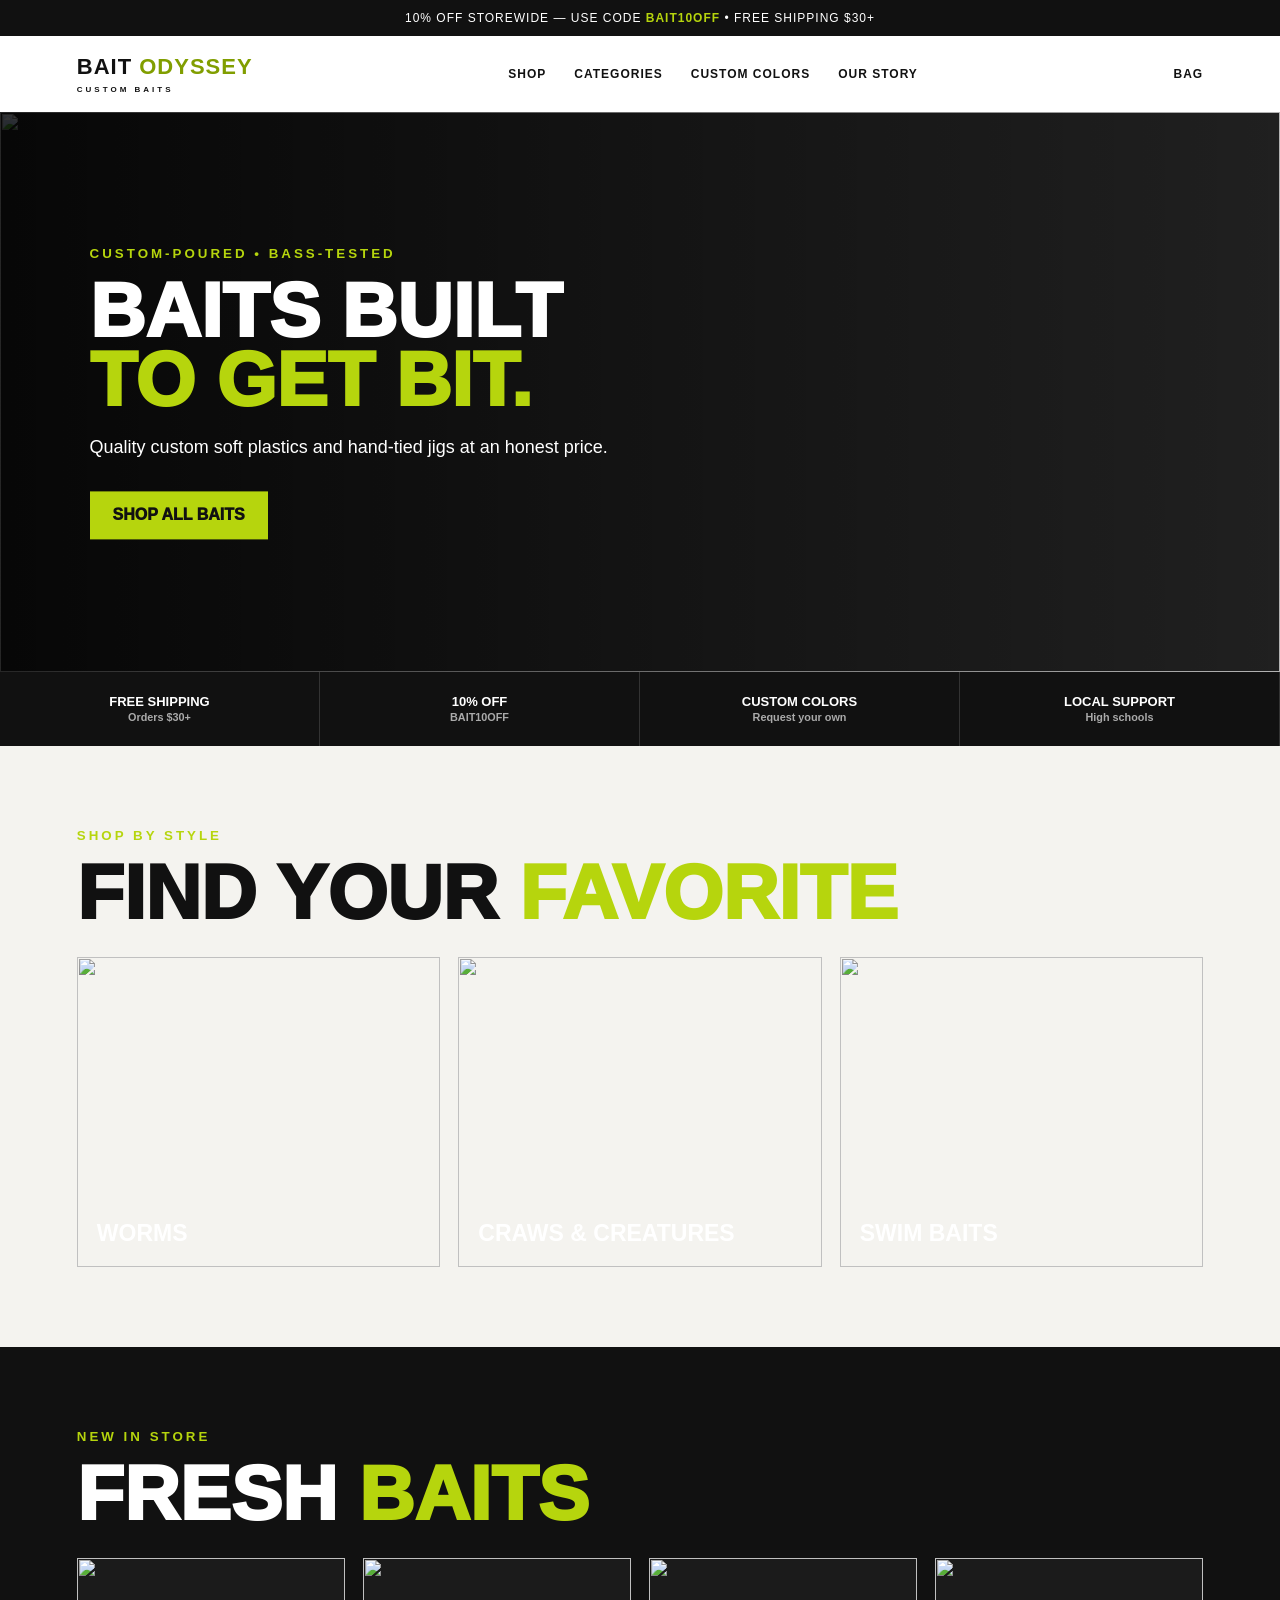
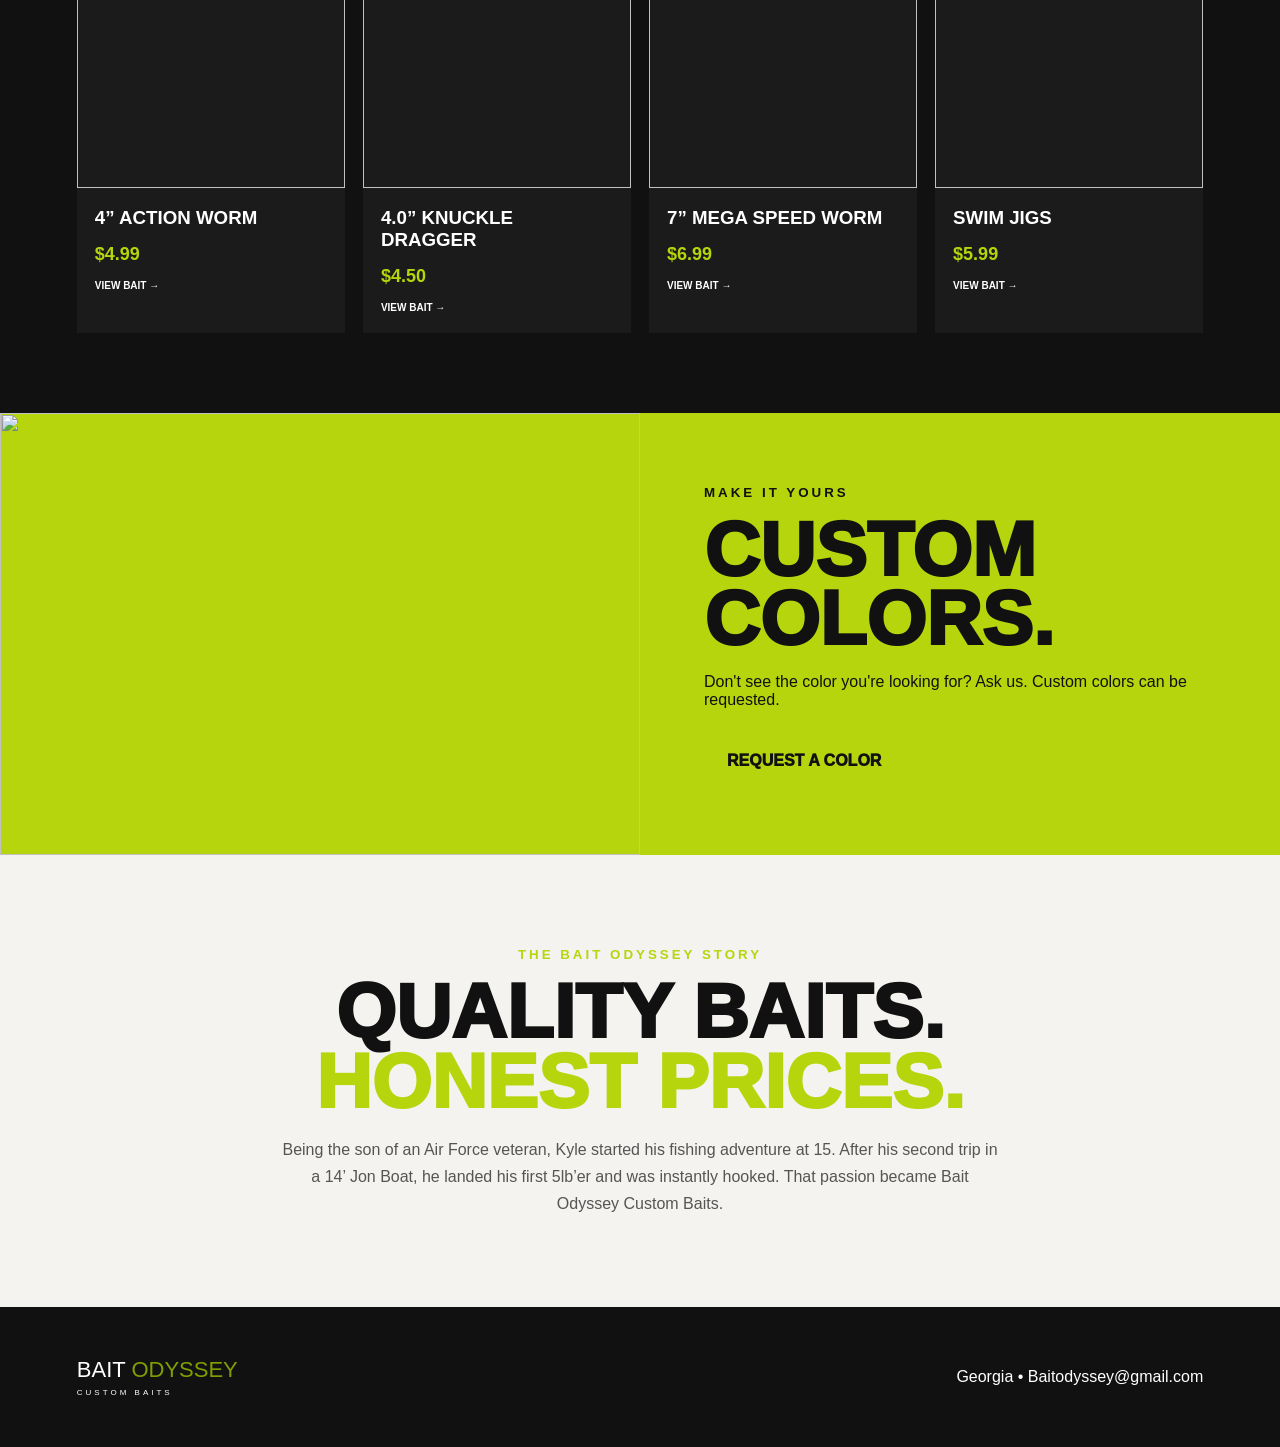
==== index.html @ c4bef098 "Add files via upload" ====
<!doctype html><html><head><meta charset="utf-8"><meta name="viewport" content="width=device-width,initial-scale=1"><title>Bait Odyssey Redesign</title><link rel="stylesheet" href="bait-odyssey.css"></head><body><div class="promo">10% OFF STOREWIDE — USE CODE <b>BAIT10OFF</b> • FREE SHIPPING $30+</div><header><a class="logo" href="https://baitodyssey.com/">BAIT <i>ODYSSEY</i><small>CUSTOM BAITS</small></a><nav><a href="#shop">SHOP</a><a href="#categories">CATEGORIES</a><a href="#custom">CUSTOM COLORS</a><a href="#story">OUR STORY</a></nav><a href="https://baitodyssey.com/">BAG</a></header><section class="hero"><img src="https://dhgf5mcbrms62.cloudfront.net/106763269/cover-MuuUFP/anUKOum-200x200.jpg"><div><small>CUSTOM-POURED • BASS-TESTED</small><h1>BAITS BUILT<br><span>TO GET BIT.</span></h1><p>Quality custom soft plastics and hand-tied jigs at an honest price.</p><a class="btn" href="https://baitodyssey.com/products">SHOP ALL BAITS</a></div></section><section class="benefits"><b>FREE SHIPPING<br><small>Orders $30+</small></b><b>10% OFF<br><small>BAIT10OFF</small></b><b>CUSTOM COLORS<br><small>Request your own</small></b><b>LOCAL SUPPORT<br><small>High schools</small></b></section><section id="categories" class="section"><small>SHOP BY STYLE</small><h2>FIND YOUR <span>FAVORITE</span></h2><div class="grid cats"><a><img src="https://dhgf5mcbrms62.cloudfront.net/106763269/call-to-action-jW4j3T/Ztvxegp-200x200.jpg"><b>WORMS</b></a><a><img src="https://dhgf5mcbrms62.cloudfront.net/106763269/call-to-action-4TtsjR/ffDQyuK-200x200.jpg"><b>CRAWS & CREATURES</b></a><a><img src="https://dhgf5mcbrms62.cloudfront.net/106763269/call-to-action-F2PjUG/GvltKRZ-200x200.jpg"><b>SWIM BAITS</b></a></div></section><section id="shop" class="section dark"><small>NEW IN STORE</small><h2>FRESH <span>BAITS</span></h2><div class="grid products"><article><img src="https://dhgf5mcbrms62.cloudfront.net/106763269/call-to-action-jW4j3T/Ztvxegp-200x200.jpg"><h3>4” ACTION WORM</h3><b>$4.99</b><a href="https://baitodyssey.com/products/4-action-worm">VIEW BAIT →</a></article><article><img src="https://dhgf5mcbrms62.cloudfront.net/106763269/call-to-action-jW4j3T/Ztvxegp-200x200.jpg"><h3>4.0” KNUCKLE DRAGGER</h3><b>$4.50</b><a href="https://baitodyssey.com/products/4-0-knuckle-dragger">VIEW BAIT →</a></article><article><img src="https://dhgf5mcbrms62.cloudfront.net/106763269/call-to-action-jW4j3T/Ztvxegp-200x200.jpg"><h3>7” MEGA SPEED WORM</h3><b>$6.99</b><a href="https://baitodyssey.com/products/7-mega-speed-worm">VIEW BAIT →</a></article><article><img src="https://dhgf5mcbrms62.cloudfront.net/106763269/call-to-action-F2PjUG/GvltKRZ-200x200.jpg"><h3>SWIM JIGS</h3><b>$5.99</b><a href="https://baitodyssey.com/products/swim-jigs">VIEW BAIT →</a></article></div></section><section id="custom" class="custom"><img src="https://dhgf5mcbrms62.cloudfront.net/106763269/call-to-action-Xf9uwe/EVz3cIO-200x200.jpg"><div><small>MAKE IT YOURS</small><h2>CUSTOM <span>COLORS.</span></h2><p>Don't see the color you're looking for? Ask us. Custom colors can be requested.</p><a class="btn" href="https://baitodyssey.com/">REQUEST A COLOR</a></div></section><section id="story" class="story"><small>THE BAIT ODYSSEY STORY</small><h2>QUALITY BAITS.<br><span>HONEST PRICES.</span></h2><p>Being the son of an Air Force veteran, Kyle started his fishing adventure at 15. After his second trip in a 14’ Jon Boat, he landed his first 5lb’er and was instantly hooked. That passion became Bait Odyssey Custom Baits.</p></section><footer><div class="logo">BAIT <i>ODYSSEY</i><small>CUSTOM BAITS</small></div><p>Georgia • Baitodyssey@gmail.com</p></footer></body></html>
---- bait-odyssey.css ----
*{box-sizing:border-box}body{margin:0;font-family:Arial,sans-serif;background:#f4f3ef;color:#111}.promo{background:#111;color:#fff;text-align:center;padding:11px;font-size:12px;letter-spacing:1px}.promo b{color:#b6d50d}header{height:76px;background:#fff;display:flex;align-items:center;justify-content:space-between;padding:0 6%;position:sticky;top:0;z-index:5}header a{color:#111;text-decoration:none;font-size:12px;font-weight:900;letter-spacing:1px}.logo{font-size:22px}.logo i{font-style:normal;color:#819e00}.logo small{display:block;font-size:8px;letter-spacing:3px;margin-top:5px}nav{display:flex;gap:28px}.hero{height:560px;position:relative;background:#222;color:#fff;overflow:hidden}.hero img{width:100%;height:100%;object-fit:cover}.hero:after{content:"";position:absolute;inset:0;background:linear-gradient(90deg,#000c,#0001)}.hero>div{position:absolute;z-index:1;left:7%;top:50%;transform:translateY(-50%);max-width:600px}.hero small,.section>small,.custom small,.story>small{font-weight:900;letter-spacing:3px;color:#b6d50d}.hero h1,.section h2,.custom h2,.story h2{font-size:clamp(44px,6vw,78px);line-height:.9;margin:14px 0 20px;font-weight:1000}.hero h1 span,.section h2 span,.custom h2 span,.story h2 span{color:#b6d50d}.hero p{font-size:18px;line-height:1.5}.btn{display:inline-block;background:#b6d50d;color:#111;padding:15px 23px;text-decoration:none;font-weight:1000;margin-top:12px}.benefits{display:grid;grid-template-columns:repeat(4,1fr);background:#111;color:#fff}.benefits b{padding:22px;text-align:center;font-size:13px;border-right:1px solid #333}.benefits small{color:#aaa}.section{padding:80px 6%}.grid{display:grid;gap:18px}.cats{grid-template-columns:repeat(3,1fr);margin-top:30px}.cats a{height:310px;position:relative;overflow:hidden}.cats img{width:100%;height:100%;object-fit:cover}.cats b{position:absolute;bottom:20px;left:20px;color:#fff;font-size:23px}.dark{background:#111;color:#fff}.products{grid-template-columns:repeat(4,1fr);margin-top:30px}.products article{background:#1b1b1b;padding-bottom:20px}.products img{width:100%;height:230px;object-fit:cover}.products h3,.products b,.products a{display:block;margin:15px 18px 0}.products b{color:#b6d50d;font-size:18px}.products a{color:#fff;text-decoration:none;font-size:10px;font-weight:900}.custom{display:grid;grid-template-columns:1fr 1fr;background:#b6d50d}.custom img{width:100%;height:100%;object-fit:cover}.custom div{padding:70px 10%}.custom small,.custom h2 span{color:#111}.story{text-align:center;padding:90px 12%}.story p{max-width:720px;margin:auto;line-height:1.7;color:#555}footer{background:#111;color:#fff;padding:45px 6%;display:flex;justify-content:space-between;align-items:center}footer .logo{color:#fff}@media(max-width:800px){nav{display:none}.hero{height:530px}.benefits{grid-template-columns:1fr 1fr}.cats,.products,.custom{grid-template-columns:1fr}.cats a{height:240px}.products img{height:220px}.custom div{padding:55px 8%}footer{display:block}footer p{margin-top:25px}}
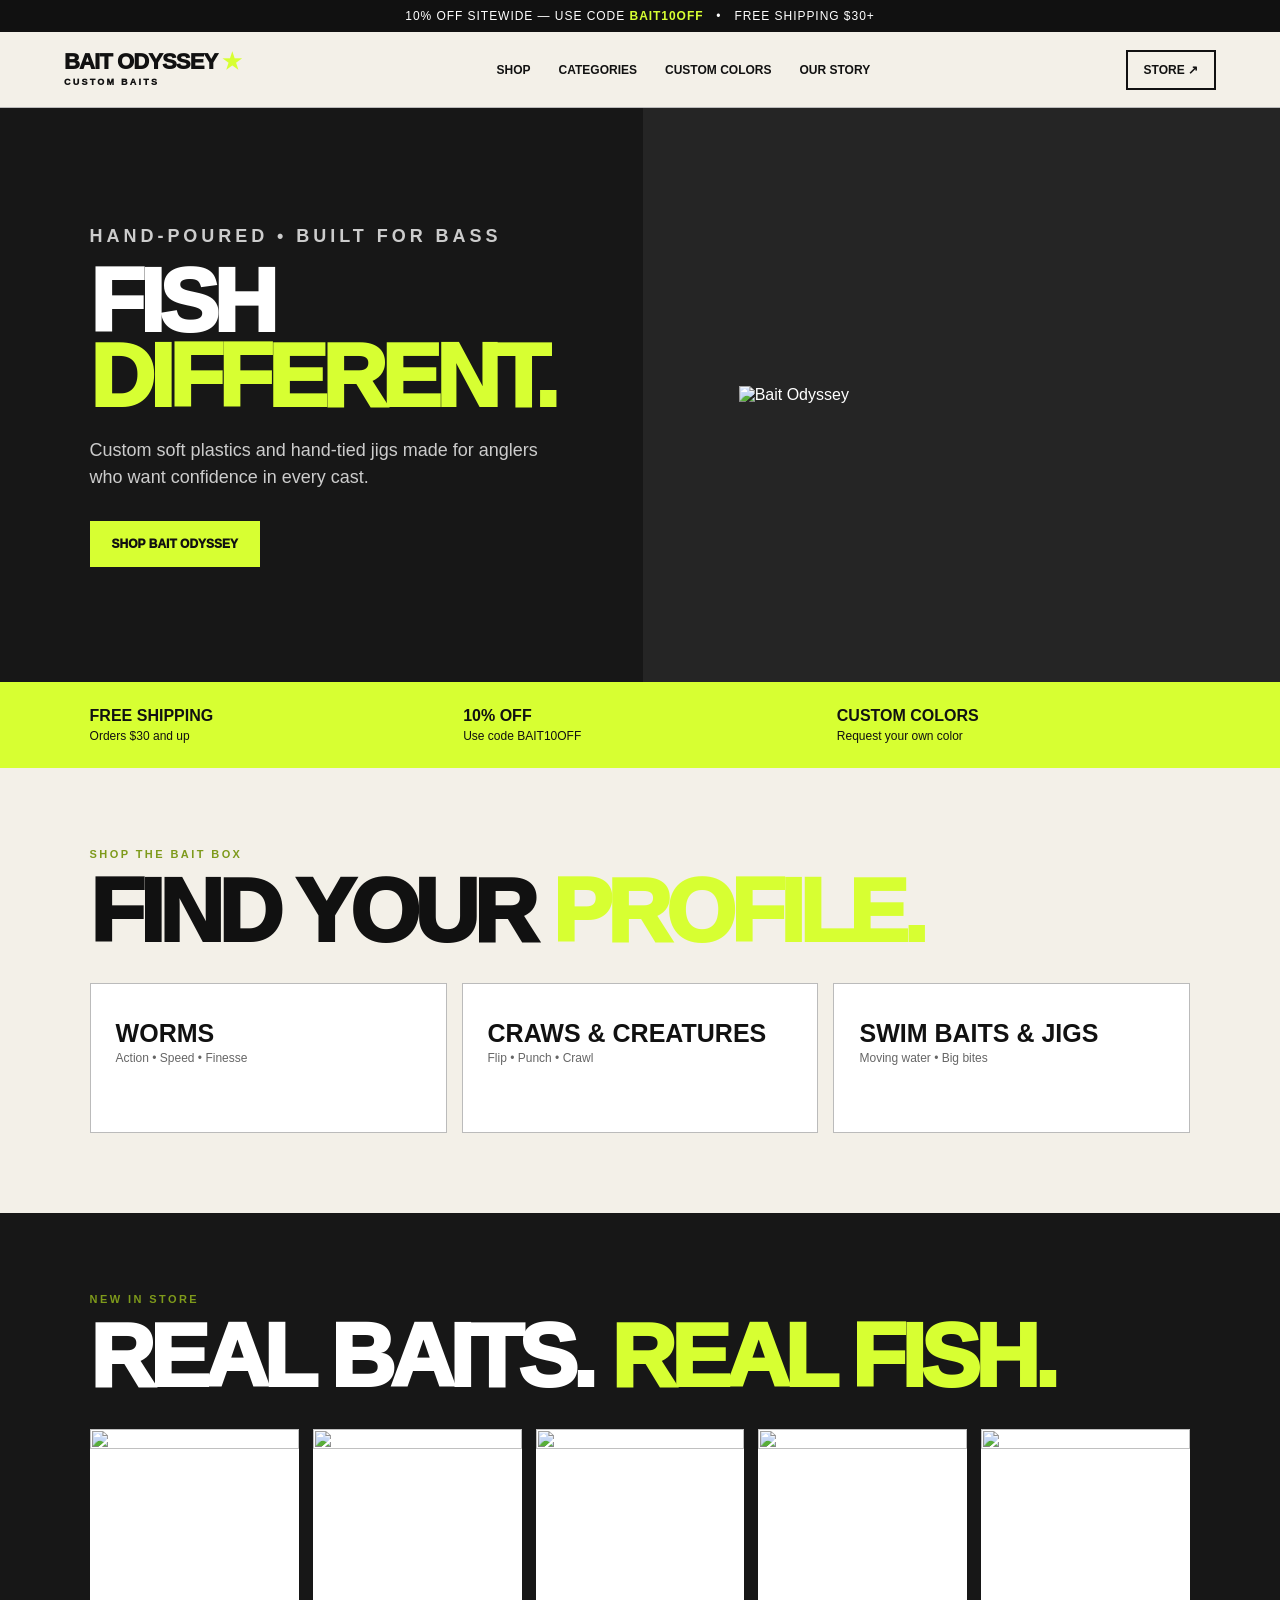
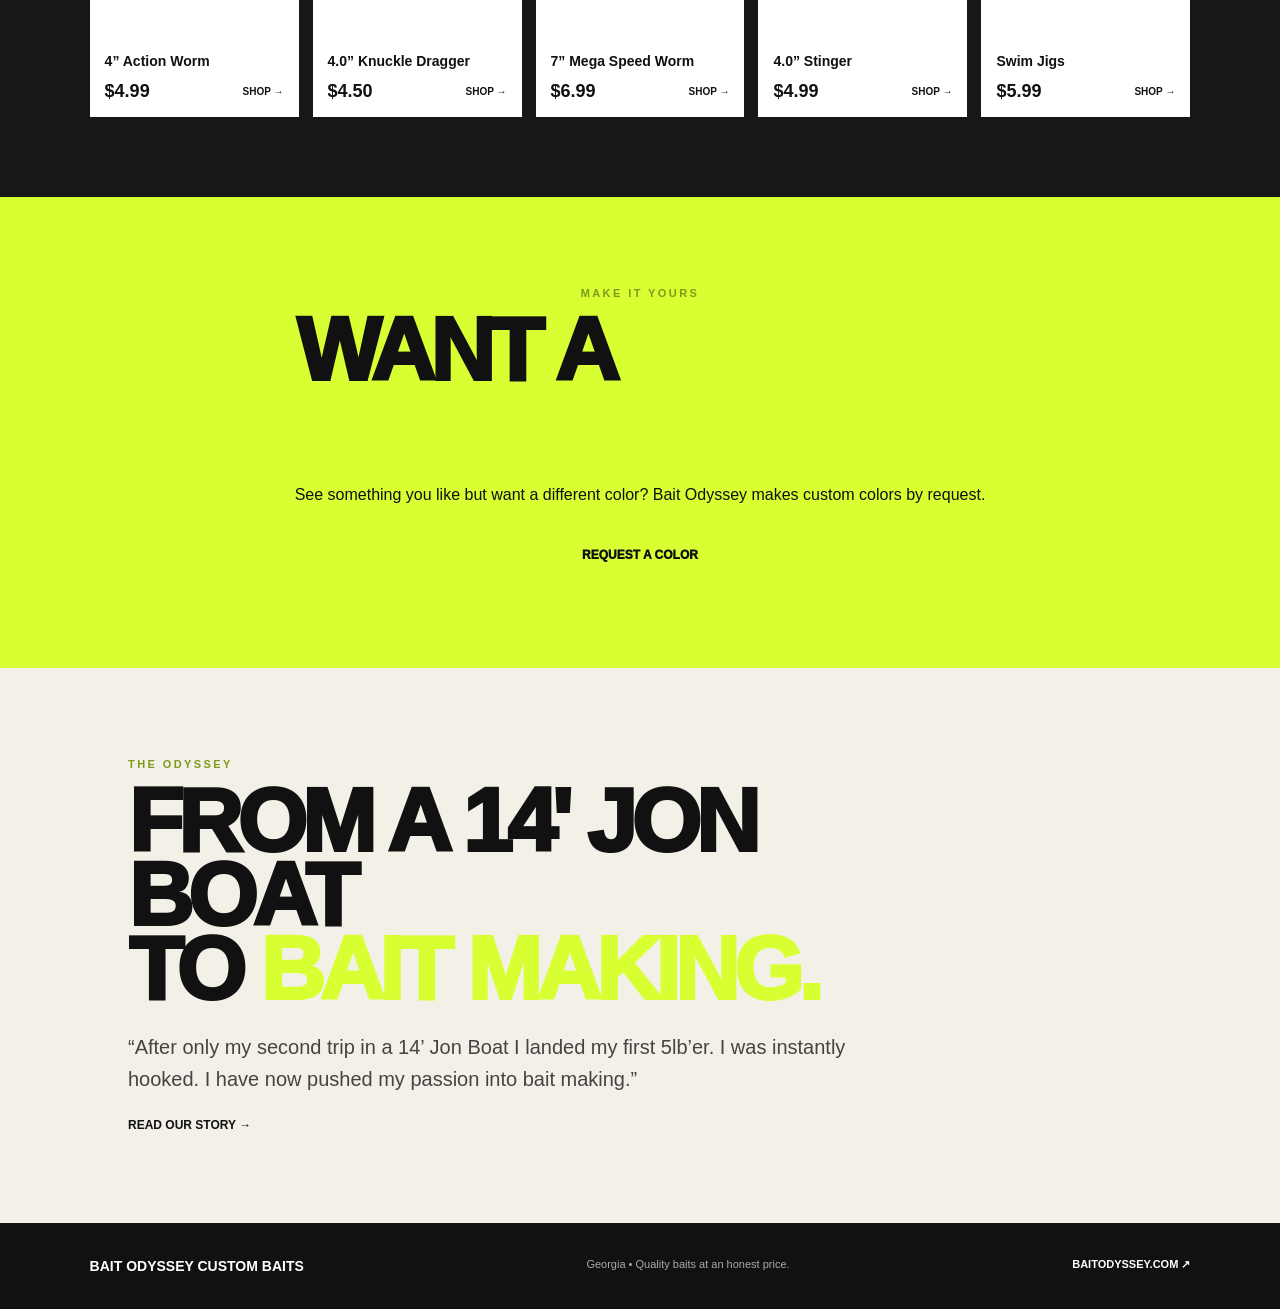
==== commit b092ad10: "Add files via upload" ====
--- a/index.html
+++ b/index.html
@@ -1 +1,77 @@
-<!doctype html><html><head><meta charset="utf-8"><meta name="viewport" content="width=device-width,initial-scale=1"><title>Bait Odyssey Redesign</title><link rel="stylesheet" href="bait-odyssey.css"></head><body><div class="promo">10% OFF STOREWIDE — USE CODE <b>BAIT10OFF</b> • FREE SHIPPING $30+</div><header><a class="logo" href="https://baitodyssey.com/">BAIT <i>ODYSSEY</i><small>CUSTOM BAITS</small></a><nav><a href="#shop">SHOP</a><a href="#categories">CATEGORIES</a><a href="#custom">CUSTOM COLORS</a><a href="#story">OUR STORY</a></nav><a href="https://baitodyssey.com/">BAG</a></header><section class="hero"><img src="https://dhgf5mcbrms62.cloudfront.net/106763269/cover-MuuUFP/anUKOum-200x200.jpg"><div><small>CUSTOM-POURED • BASS-TESTED</small><h1>BAITS BUILT<br><span>TO GET BIT.</span></h1><p>Quality custom soft plastics and hand-tied jigs at an honest price.</p><a class="btn" href="https://baitodyssey.com/products">SHOP ALL BAITS</a></div></section><section class="benefits"><b>FREE SHIPPING<br><small>Orders $30+</small></b><b>10% OFF<br><small>BAIT10OFF</small></b><b>CUSTOM COLORS<br><small>Request your own</small></b><b>LOCAL SUPPORT<br><small>High schools</small></b></section><section id="categories" class="section"><small>SHOP BY STYLE</small><h2>FIND YOUR <span>FAVORITE</span></h2><div class="grid cats"><a><img src="https://dhgf5mcbrms62.cloudfront.net/106763269/call-to-action-jW4j3T/Ztvxegp-200x200.jpg"><b>WORMS</b></a><a><img src="https://dhgf5mcbrms62.cloudfront.net/106763269/call-to-action-4TtsjR/ffDQyuK-200x200.jpg"><b>CRAWS & CREATURES</b></a><a><img src="https://dhgf5mcbrms62.cloudfront.net/106763269/call-to-action-F2PjUG/GvltKRZ-200x200.jpg"><b>SWIM BAITS</b></a></div></section><section id="shop" class="section dark"><small>NEW IN STORE</small><h2>FRESH <span>BAITS</span></h2><div class="grid products"><article><img src="https://dhgf5mcbrms62.cloudfront.net/106763269/call-to-action-jW4j3T/Ztvxegp-200x200.jpg"><h3>4” ACTION WORM</h3><b>$4.99</b><a href="https://baitodyssey.com/products/4-action-worm">VIEW BAIT →</a></article><article><img src="https://dhgf5mcbrms62.cloudfront.net/106763269/call-to-action-jW4j3T/Ztvxegp-200x200.jpg"><h3>4.0” KNUCKLE DRAGGER</h3><b>$4.50</b><a href="https://baitodyssey.com/products/4-0-knuckle-dragger">VIEW BAIT →</a></article><article><img src="https://dhgf5mcbrms62.cloudfront.net/106763269/call-to-action-jW4j3T/Ztvxegp-200x200.jpg"><h3>7” MEGA SPEED WORM</h3><b>$6.99</b><a href="https://baitodyssey.com/products/7-mega-speed-worm">VIEW BAIT →</a></article><article><img src="https://dhgf5mcbrms62.cloudfront.net/106763269/call-to-action-F2PjUG/GvltKRZ-200x200.jpg"><h3>SWIM JIGS</h3><b>$5.99</b><a href="https://baitodyssey.com/products/swim-jigs">VIEW BAIT →</a></article></div></section><section id="custom" class="custom"><img src="https://dhgf5mcbrms62.cloudfront.net/106763269/call-to-action-Xf9uwe/EVz3cIO-200x200.jpg"><div><small>MAKE IT YOURS</small><h2>CUSTOM <span>COLORS.</span></h2><p>Don't see the color you're looking for? Ask us. Custom colors can be requested.</p><a class="btn" href="https://baitodyssey.com/">REQUEST A COLOR</a></div></section><section id="story" class="story"><small>THE BAIT ODYSSEY STORY</small><h2>QUALITY BAITS.<br><span>HONEST PRICES.</span></h2><p>Being the son of an Air Force veteran, Kyle started his fishing adventure at 15. After his second trip in a 14’ Jon Boat, he landed his first 5lb’er and was instantly hooked. That passion became Bait Odyssey Custom Baits.</p></section><footer><div class="logo">BAIT <i>ODYSSEY</i><small>CUSTOM BAITS</small></div><p>Georgia • Baitodyssey@gmail.com</p></footer></body></html>+<!doctype html>
+<html lang="en">
+<head>
+<meta charset="utf-8">
+<meta name="viewport" content="width=device-width,initial-scale=1">
+<title>Bait Odyssey Custom Baits</title>
+<link rel="stylesheet" href="bait-odyssey.css">
+</head>
+<body>
+<header class="top">
+  <div class="promo">10% OFF SITEWIDE — USE CODE <b>BAIT10OFF</b> &nbsp; • &nbsp; FREE SHIPPING $30+</div>
+  <nav>
+    <a class="brand" href="#top">BAIT ODYSSEY <span>★</span><small>CUSTOM BAITS</small></a>
+    <div class="links">
+      <a href="#shop">SHOP</a><a href="#categories">CATEGORIES</a><a href="#custom">CUSTOM COLORS</a><a href="#story">OUR STORY</a>
+    </div>
+    <a class="cart" href="https://baitodyssey.com/">STORE ↗</a>
+  </nav>
+</header>
+
+<main id="top">
+<section class="hero">
+  <div class="hero-copy">
+    <p class="eyebrow">HAND-POURED • BUILT FOR BASS</p>
+    <h1>FISH<br><em>DIFFERENT.</em></h1>
+    <p>Custom soft plastics and hand-tied jigs made for anglers who want confidence in every cast.</p>
+    <a class="button" href="https://baitodyssey.com/">SHOP BAIT ODYSSEY</a>
+  </div>
+  <div class="hero-art">
+    <img src="https://dhgf5mcbrms62.cloudfront.net/106763269/cover-MuuUFP/anUKOum-200x200.jpg" alt="Bait Odyssey">
+  </div>
+</section>
+
+<section class="shipping">
+  <div><b>FREE SHIPPING</b><span>Orders $30 and up</span></div>
+  <div><b>10% OFF</b><span>Use code BAIT10OFF</span></div>
+  <div><b>CUSTOM COLORS</b><span>Request your own color</span></div>
+</section>
+
+<section id="categories" class="section">
+  <div class="heading"><p class="eyebrow">SHOP THE BAIT BOX</p><h2>FIND YOUR <em>PROFILE.</em></h2></div>
+  <div class="cats">
+    <a href="https://baitodyssey.com/"><b>WORMS</b><span>Action • Speed • Finesse</span></a>
+    <a href="https://baitodyssey.com/"><b>CRAWS & CREATURES</b><span>Flip • Punch • Crawl</span></a>
+    <a href="https://baitodyssey.com/"><b>SWIM BAITS & JIGS</b><span>Moving water • Big bites</span></a>
+  </div>
+</section>
+
+<section id="shop" class="section dark">
+  <div class="heading"><p class="eyebrow">NEW IN STORE</p><h2>REAL BAITS. <em>REAL FISH.</em></h2></div>
+  <div class="products">
+    <article><img src="https://dhgf5mcbrms62.cloudfront.net/106763269/cover-MuuUFP/anUKOum-200x200.jpg"><div><h3>4” Action Worm</h3><strong>$4.99</strong><a href="https://baitodyssey.com/">SHOP →</a></div></article>
+    <article><img src="https://dhgf5mcbrms62.cloudfront.net/106763269/call-to-action-Xf9uwe/EVz3cIO-200x200.jpg"><div><h3>4.0” Knuckle Dragger</h3><strong>$4.50</strong><a href="https://baitodyssey.com/">SHOP →</a></div></article>
+    <article><img src="https://dhgf5mcbrms62.cloudfront.net/106763269/call-to-action-jW4j3T/Ztvxegp-200x200.jpg"><div><h3>7” Mega Speed Worm</h3><strong>$6.99</strong><a href="https://baitodyssey.com/">SHOP →</a></div></article>
+    <article><img src="https://dhgf5mcbrms62.cloudfront.net/106763269/call-to-action-4TtsjR/ffDQyuK-200x200.jpg"><div><h3>4.0” Stinger</h3><strong>$4.99</strong><a href="https://baitodyssey.com/">SHOP →</a></div></article>
+    <article><img src="https://dhgf5mcbrms62.cloudfront.net/106763269/call-to-action-F2PjUG/GvltKRZ-200x200.jpg"><div><h3>Swim Jigs</h3><strong>$5.99</strong><a href="https://baitodyssey.com/">SHOP →</a></div></article>
+  </div>
+</section>
+
+<section id="custom" class="custom">
+  <div><p class="eyebrow">MAKE IT YOURS</p><h2>WANT A <em>CUSTOM COLOR?</em></h2><p>See something you like but want a different color? Bait Odyssey makes custom colors by request.</p><a class="button" href="https://baitodyssey.com/">REQUEST A COLOR</a></div>
+</section>
+
+<section id="story" class="story">
+  <p class="eyebrow">THE ODYSSEY</p><h2>FROM A 14' JON BOAT<br>TO <em>BAIT MAKING.</em></h2>
+  <p>“After only my second trip in a 14’ Jon Boat I landed my first 5lb’er. I was instantly hooked. I have now pushed my passion into bait making.”</p>
+  <a href="https://baitodyssey.com/">READ OUR STORY →</a>
+</section>
+</main>
+
+<footer>
+  <b>BAIT ODYSSEY CUSTOM BAITS</b>
+  <span>Georgia • Quality baits at an honest price.</span>
+  <a href="https://baitodyssey.com/">BAITODYSSEY.COM ↗</a>
+</footer>
+</body>
+</html>
--- a/bait-odyssey.css
+++ b/bait-odyssey.css
@@ -1 +1 @@
-*{box-sizing:border-box}body{margin:0;font-family:Arial,sans-serif;background:#f4f3ef;color:#111}.promo{background:#111;color:#fff;text-align:center;padding:11px;font-size:12px;letter-spacing:1px}.promo b{color:#b6d50d}header{height:76px;background:#fff;display:flex;align-items:center;justify-content:space-between;padding:0 6%;position:sticky;top:0;z-index:5}header a{color:#111;text-decoration:none;font-size:12px;font-weight:900;letter-spacing:1px}.logo{font-size:22px}.logo i{font-style:normal;color:#819e00}.logo small{display:block;font-size:8px;letter-spacing:3px;margin-top:5px}nav{display:flex;gap:28px}.hero{height:560px;position:relative;background:#222;color:#fff;overflow:hidden}.hero img{width:100%;height:100%;object-fit:cover}.hero:after{content:"";position:absolute;inset:0;background:linear-gradient(90deg,#000c,#0001)}.hero>div{position:absolute;z-index:1;left:7%;top:50%;transform:translateY(-50%);max-width:600px}.hero small,.section>small,.custom small,.story>small{font-weight:900;letter-spacing:3px;color:#b6d50d}.hero h1,.section h2,.custom h2,.story h2{font-size:clamp(44px,6vw,78px);line-height:.9;margin:14px 0 20px;font-weight:1000}.hero h1 span,.section h2 span,.custom h2 span,.story h2 span{color:#b6d50d}.hero p{font-size:18px;line-height:1.5}.btn{display:inline-block;background:#b6d50d;color:#111;padding:15px 23px;text-decoration:none;font-weight:1000;margin-top:12px}.benefits{display:grid;grid-template-columns:repeat(4,1fr);background:#111;color:#fff}.benefits b{padding:22px;text-align:center;font-size:13px;border-right:1px solid #333}.benefits small{color:#aaa}.section{padding:80px 6%}.grid{display:grid;gap:18px}.cats{grid-template-columns:repeat(3,1fr);margin-top:30px}.cats a{height:310px;position:relative;overflow:hidden}.cats img{width:100%;height:100%;object-fit:cover}.cats b{position:absolute;bottom:20px;left:20px;color:#fff;font-size:23px}.dark{background:#111;color:#fff}.products{grid-template-columns:repeat(4,1fr);margin-top:30px}.products article{background:#1b1b1b;padding-bottom:20px}.products img{width:100%;height:230px;object-fit:cover}.products h3,.products b,.products a{display:block;margin:15px 18px 0}.products b{color:#b6d50d;font-size:18px}.products a{color:#fff;text-decoration:none;font-size:10px;font-weight:900}.custom{display:grid;grid-template-columns:1fr 1fr;background:#b6d50d}.custom img{width:100%;height:100%;object-fit:cover}.custom div{padding:70px 10%}.custom small,.custom h2 span{color:#111}.story{text-align:center;padding:90px 12%}.story p{max-width:720px;margin:auto;line-height:1.7;color:#555}footer{background:#111;color:#fff;padding:45px 6%;display:flex;justify-content:space-between;align-items:center}footer .logo{color:#fff}@media(max-width:800px){nav{display:none}.hero{height:530px}.benefits{grid-template-columns:1fr 1fr}.cats,.products,.custom{grid-template-columns:1fr}.cats a{height:240px}.products img{height:220px}.custom div{padding:55px 8%}footer{display:block}footer p{margin-top:25px}}+*{box-sizing:border-box}html{scroll-behavior:smooth}body{margin:0;font-family:Arial,Helvetica,sans-serif;background:#f3f0e8;color:#111}a{color:inherit;text-decoration:none}.promo{background:#111;color:#fff;text-align:center;padding:9px;font-size:12px;letter-spacing:.08em}.promo b{color:#d7ff32}nav{height:76px;display:flex;align-items:center;justify-content:space-between;padding:0 5vw;background:#f3f0e8;border-bottom:1px solid #bbb}.brand{font-weight:1000;font-size:22px;line-height:.85;letter-spacing:-.04em}.brand span{color:#d7ff32}.brand small{display:block;font-size:9px;letter-spacing:.25em;margin-top:7px}.links{display:flex;gap:28px;font-size:12px;font-weight:800}.cart{border:2px solid #111;padding:11px 16px;font-size:12px;font-weight:900}.hero{min-height:560px;background:#171717;color:#fff;display:grid;grid-template-columns:1fr 1fr;overflow:hidden}.hero-copy{padding:9vw 7vw;align-self:center}.eyebrow{font-size:11px;font-weight:900;letter-spacing:.22em;color:#7e9a1b;margin:0 0 14px}.hero h1,.section h2,.custom h2,.story h2{font-size:clamp(44px,7vw,90px);line-height:.83;margin:0 0 24px;font-weight:1000;letter-spacing:-.06em}.hero h1 em,.section h2 em,.custom h2 em,.story h2 em{font-style:normal;color:#d7ff32}.hero p{max-width:500px;color:#ccc;font-size:18px;line-height:1.5}.button{display:inline-block;background:#d7ff32;color:#111;padding:16px 22px;font-weight:1000;font-size:12px;margin-top:12px}.hero-art{display:flex;align-items:center;justify-content:center;background:#252525}.hero-art img{width:70%;max-width:500px;image-rendering:auto}.shipping{display:grid;grid-template-columns:repeat(3,1fr);background:#d7ff32;padding:25px 7%;gap:20px}.shipping div{display:flex;flex-direction:column}.shipping b{font-size:16px}.shipping span{font-size:12px;margin-top:4px}.section{padding:80px 7%}.heading{margin-bottom:35px}.cats{display:grid;grid-template-columns:repeat(3,1fr);gap:15px}.cats a{background:#fff;border:1px solid #bbb;padding:35px 25px;min-height:150px}.cats b{display:block;font-size:25px}.cats span{font-size:12px;color:#666}.dark{background:#171717;color:#fff}.products{display:grid;grid-template-columns:repeat(5,1fr);gap:14px}.products article{background:#fff;color:#111}.products img{width:100%;aspect-ratio:1;object-fit:cover}.products div{padding:15px}.products h3{font-size:14px;margin:0 0 12px}.products strong{font-size:18px}.products a{float:right;font-size:10px;font-weight:900;margin-top:5px}.custom{background:#d7ff32;padding:90px 10%;display:flex;justify-content:center}.custom>div{max-width:800px;text-align:center}.story{padding:90px 10%;max-width:1000px}.story>p:not(.eyebrow){font-size:20px;line-height:1.6;max-width:760px;color:#444}.story>a{font-weight:900;font-size:12px}footer{background:#111;color:#fff;padding:35px 7%;display:flex;justify-content:space-between;gap:20px;font-size:11px}footer b{font-size:14px}footer span{color:#aaa}footer a{font-weight:900}@media(max-width:800px){.links{display:none}nav{height:68px}.hero{grid-template-columns:1fr;min-height:auto}.hero-copy{padding:65px 7%}.hero-art{min-height:280px}.shipping{grid-template-columns:1fr;gap:15px}.section{padding:60px 6%}.cats{grid-template-columns:1fr}.products{grid-template-columns:repeat(2,1fr)}.products article:last-child{grid-column:span 2}.custom,.story{padding:65px 7%}footer{flex-direction:column}.hero h1,.section h2,.custom h2,.story h2{font-size:52px}}
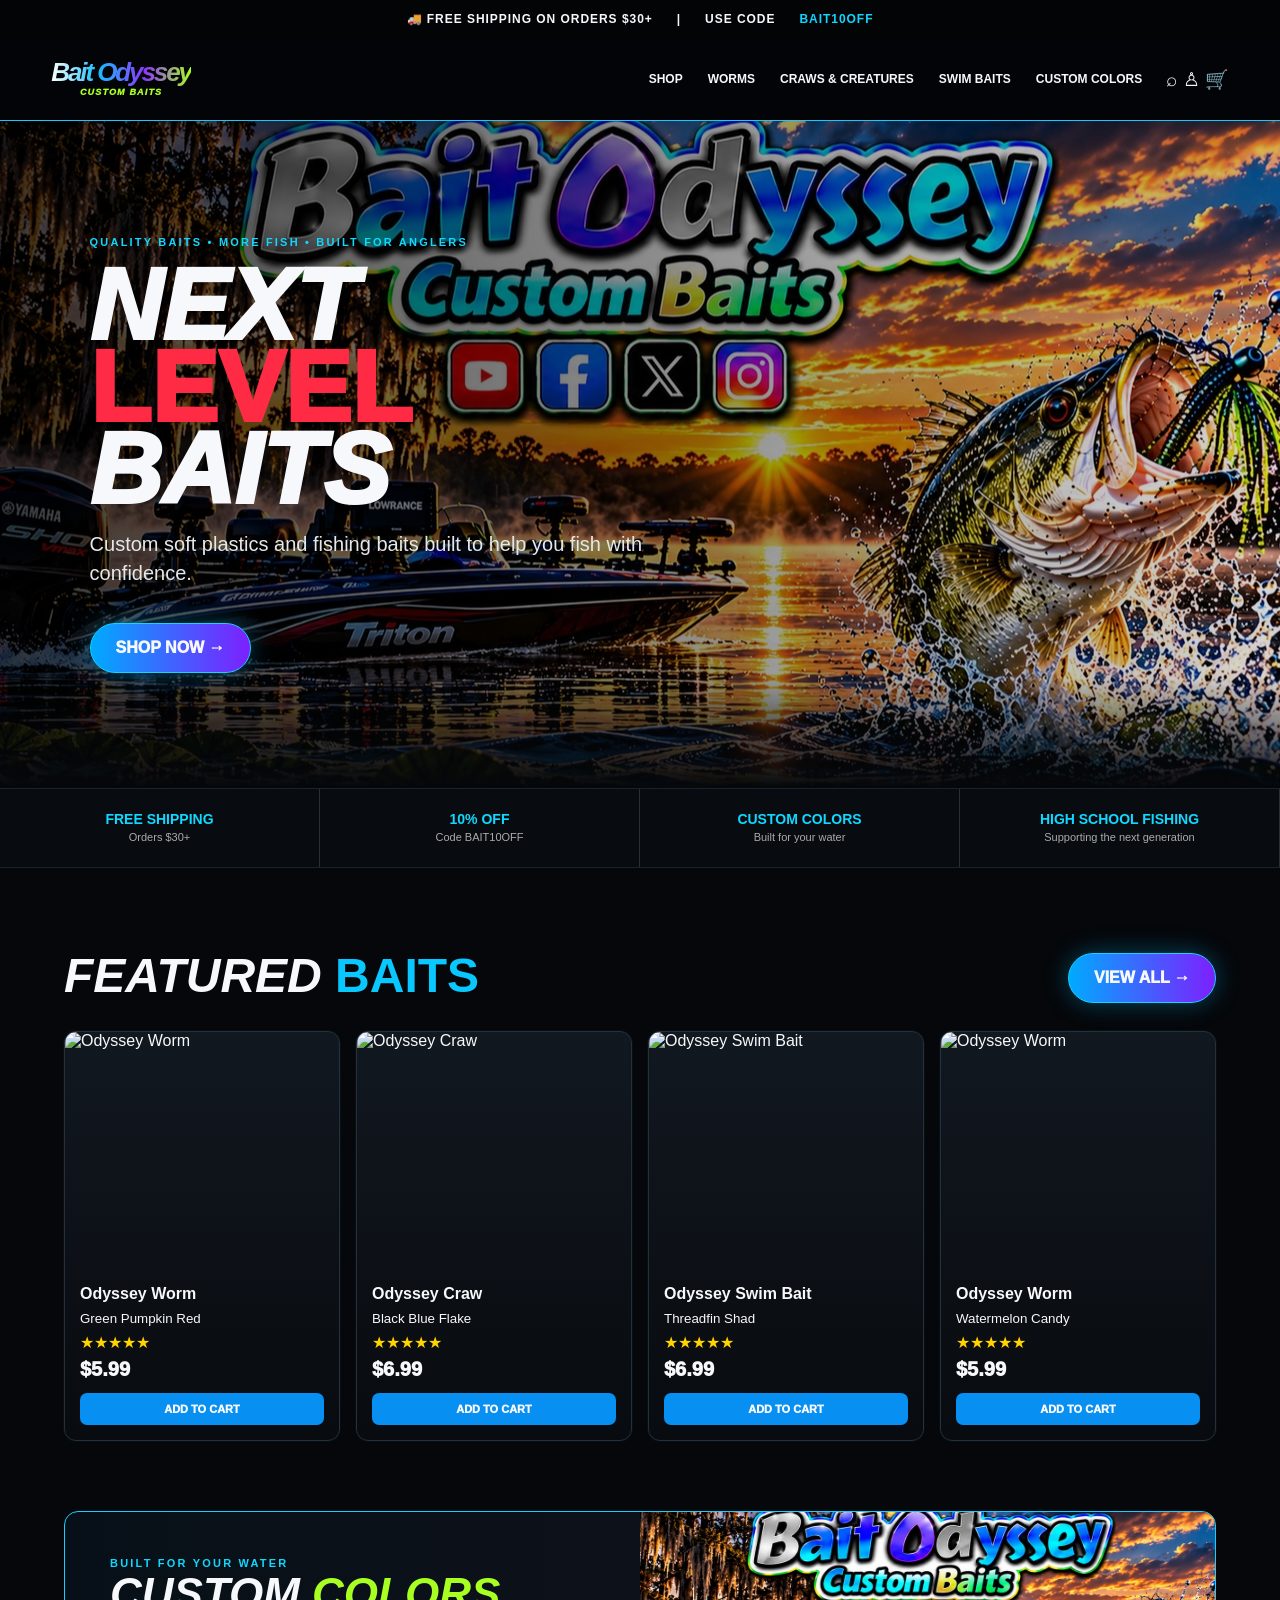
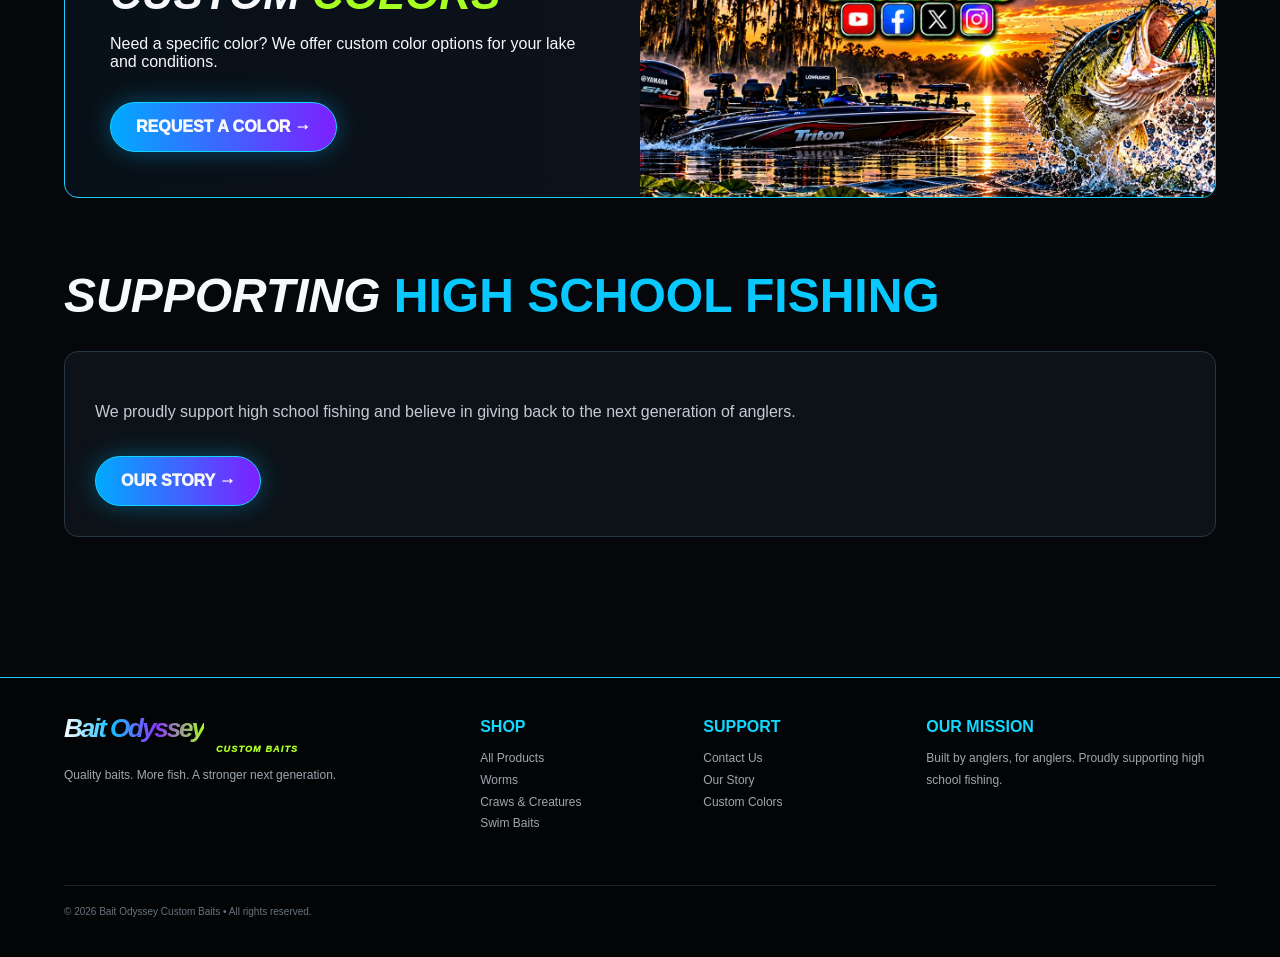
==== commit c9ad860d: "Add files via upload" ====
--- a/index.html
+++ b/index.html
@@ -1,77 +1 @@
-<!doctype html>
-<html lang="en">
-<head>
-<meta charset="utf-8">
-<meta name="viewport" content="width=device-width,initial-scale=1">
-<title>Bait Odyssey Custom Baits</title>
-<link rel="stylesheet" href="bait-odyssey.css">
-</head>
-<body>
-<header class="top">
-  <div class="promo">10% OFF SITEWIDE — USE CODE <b>BAIT10OFF</b> &nbsp; • &nbsp; FREE SHIPPING $30+</div>
-  <nav>
-    <a class="brand" href="#top">BAIT ODYSSEY <span>★</span><small>CUSTOM BAITS</small></a>
-    <div class="links">
-      <a href="#shop">SHOP</a><a href="#categories">CATEGORIES</a><a href="#custom">CUSTOM COLORS</a><a href="#story">OUR STORY</a>
-    </div>
-    <a class="cart" href="https://baitodyssey.com/">STORE ↗</a>
-  </nav>
-</header>
-
-<main id="top">
-<section class="hero">
-  <div class="hero-copy">
-    <p class="eyebrow">HAND-POURED • BUILT FOR BASS</p>
-    <h1>FISH<br><em>DIFFERENT.</em></h1>
-    <p>Custom soft plastics and hand-tied jigs made for anglers who want confidence in every cast.</p>
-    <a class="button" href="https://baitodyssey.com/">SHOP BAIT ODYSSEY</a>
-  </div>
-  <div class="hero-art">
-    <img src="https://dhgf5mcbrms62.cloudfront.net/106763269/cover-MuuUFP/anUKOum-200x200.jpg" alt="Bait Odyssey">
-  </div>
-</section>
-
-<section class="shipping">
-  <div><b>FREE SHIPPING</b><span>Orders $30 and up</span></div>
-  <div><b>10% OFF</b><span>Use code BAIT10OFF</span></div>
-  <div><b>CUSTOM COLORS</b><span>Request your own color</span></div>
-</section>
-
-<section id="categories" class="section">
-  <div class="heading"><p class="eyebrow">SHOP THE BAIT BOX</p><h2>FIND YOUR <em>PROFILE.</em></h2></div>
-  <div class="cats">
-    <a href="https://baitodyssey.com/"><b>WORMS</b><span>Action • Speed • Finesse</span></a>
-    <a href="https://baitodyssey.com/"><b>CRAWS & CREATURES</b><span>Flip • Punch • Crawl</span></a>
-    <a href="https://baitodyssey.com/"><b>SWIM BAITS & JIGS</b><span>Moving water • Big bites</span></a>
-  </div>
-</section>
-
-<section id="shop" class="section dark">
-  <div class="heading"><p class="eyebrow">NEW IN STORE</p><h2>REAL BAITS. <em>REAL FISH.</em></h2></div>
-  <div class="products">
-    <article><img src="https://dhgf5mcbrms62.cloudfront.net/106763269/cover-MuuUFP/anUKOum-200x200.jpg"><div><h3>4” Action Worm</h3><strong>$4.99</strong><a href="https://baitodyssey.com/">SHOP →</a></div></article>
-    <article><img src="https://dhgf5mcbrms62.cloudfront.net/106763269/call-to-action-Xf9uwe/EVz3cIO-200x200.jpg"><div><h3>4.0” Knuckle Dragger</h3><strong>$4.50</strong><a href="https://baitodyssey.com/">SHOP →</a></div></article>
-    <article><img src="https://dhgf5mcbrms62.cloudfront.net/106763269/call-to-action-jW4j3T/Ztvxegp-200x200.jpg"><div><h3>7” Mega Speed Worm</h3><strong>$6.99</strong><a href="https://baitodyssey.com/">SHOP →</a></div></article>
-    <article><img src="https://dhgf5mcbrms62.cloudfront.net/106763269/call-to-action-4TtsjR/ffDQyuK-200x200.jpg"><div><h3>4.0” Stinger</h3><strong>$4.99</strong><a href="https://baitodyssey.com/">SHOP →</a></div></article>
-    <article><img src="https://dhgf5mcbrms62.cloudfront.net/106763269/call-to-action-F2PjUG/GvltKRZ-200x200.jpg"><div><h3>Swim Jigs</h3><strong>$5.99</strong><a href="https://baitodyssey.com/">SHOP →</a></div></article>
-  </div>
-</section>
-
-<section id="custom" class="custom">
-  <div><p class="eyebrow">MAKE IT YOURS</p><h2>WANT A <em>CUSTOM COLOR?</em></h2><p>See something you like but want a different color? Bait Odyssey makes custom colors by request.</p><a class="button" href="https://baitodyssey.com/">REQUEST A COLOR</a></div>
-</section>
-
-<section id="story" class="story">
-  <p class="eyebrow">THE ODYSSEY</p><h2>FROM A 14' JON BOAT<br>TO <em>BAIT MAKING.</em></h2>
-  <p>“After only my second trip in a 14’ Jon Boat I landed my first 5lb’er. I was instantly hooked. I have now pushed my passion into bait making.”</p>
-  <a href="https://baitodyssey.com/">READ OUR STORY →</a>
-</section>
-</main>
-
-<footer>
-  <b>BAIT ODYSSEY CUSTOM BAITS</b>
-  <span>Georgia • Quality baits at an honest price.</span>
-  <a href="https://baitodyssey.com/">BAITODYSSEY.COM ↗</a>
-</footer>
-</body>
-</html>+<!doctype html><html><head><meta charset="utf-8"><meta name="viewport" content="width=device-width,initial-scale=1"><title>Home | Bait Odyssey Custom Baits</title><link rel="stylesheet" href="styles.css"></head><body><header class="top"><div class="promo">🚚 FREE SHIPPING ON ORDERS $30+ <span>|</span> USE CODE <b>BAIT10OFF</b></div><nav class="nav"><a class="logo" href="index.html"><b>Bait Odyssey</b><small>CUSTOM BAITS</small></a><div class="navlinks"><a href="shop.html">SHOP</a><a href="worms.html">WORMS</a><a href="craws.html">CRAWS & CREATURES</a><a href="swim-baits.html">SWIM BAITS</a><a href="custom-colors.html">CUSTOM COLORS</a></div><div class="icons">⌕ ♙ 🛒</div></nav></header><section class="hero"><div class="heroCopy"><div class="eyebrow">QUALITY BAITS • MORE FISH • BUILT FOR ANGLERS</div><h1>NEXT<br><em>LEVEL</em> BAITS</h1><p>Custom soft plastics and fishing baits built to help you fish with confidence.</p><a class="btn" href="shop.html">SHOP NOW →</a></div></section><section class="strip"><div><b>FREE SHIPPING</b><span>Orders $30+</span></div><div><b>10% OFF</b><span>Code BAIT10OFF</span></div><div><b>CUSTOM COLORS</b><span>Built for your water</span></div><div><b>HIGH SCHOOL FISHING</b><span>Supporting the next generation</span></div></section><section class="section"><div class="title"><h2>FEATURED <em>BAITS</em></h2><a class="btn" href="shop.html">VIEW ALL →</a></div><div class="grid"><article class="card"><img src="https://dhgf5mcbrms62.cloudfront.net/106763269/cover-MuuUFP/anUKOum-200x200.jpg" alt="Odyssey Worm"><div class="info"><h3>Odyssey Worm</h3><small>Green Pumpkin Red</small><div class="stars">★★★★★</div><span class="price">$5.99</span><a class="add" href="product.html">ADD TO CART</a></div></article><article class="card"><img src="https://dhgf5mcbrms62.cloudfront.net/106763269/call-to-action-Xf9uwe/EVz3cIO-200x200.jpg" alt="Odyssey Craw"><div class="info"><h3>Odyssey Craw</h3><small>Black Blue Flake</small><div class="stars">★★★★★</div><span class="price">$6.99</span><a class="add" href="product.html">ADD TO CART</a></div></article><article class="card"><img src="https://dhgf5mcbrms62.cloudfront.net/106763269/call-to-action-jW4j3T/Ztvxegp-200x200.jpg" alt="Odyssey Swim Bait"><div class="info"><h3>Odyssey Swim Bait</h3><small>Threadfin Shad</small><div class="stars">★★★★★</div><span class="price">$6.99</span><a class="add" href="product.html">ADD TO CART</a></div></article><article class="card"><img src="https://dhgf5mcbrms62.cloudfront.net/106763269/call-to-action-4TtsjR/ffDQyuK-200x200.jpg" alt="Odyssey Worm"><div class="info"><h3>Odyssey Worm</h3><small>Watermelon Candy</small><div class="stars">★★★★★</div><span class="price">$5.99</span><a class="add" href="product.html">ADD TO CART</a></div></article></div></section><section class="banner"><div class="bannerText"><div class="eyebrow">BUILT FOR YOUR WATER</div><h2>CUSTOM <em>COLORS</em></h2><p>Need a specific color? We offer custom color options for your lake and conditions.</p><a class="btn" href="custom-colors.html">REQUEST A COLOR →</a></div><div class="bannerPic"></div></section><section class="section"><div class="title"><h2>SUPPORTING <em>HIGH SCHOOL FISHING</em></h2></div><div class="box"><p>We proudly support high school fishing and believe in giving back to the next generation of anglers.</p><a class="btn" href="about.html">OUR STORY →</a></div></section><footer class="footer"><div><div class="logo"><b>Bait Odyssey</b><small>CUSTOM BAITS</small></div><p>Quality baits. More fish. A stronger next generation.</p></div><div><h4>SHOP</h4><a href="shop.html">All Products</a><br><a href="worms.html">Worms</a><br><a href="craws.html">Craws & Creatures</a><br><a href="swim-baits.html">Swim Baits</a></div><div><h4>SUPPORT</h4><a href="contact.html">Contact Us</a><br><a href="about.html">Our Story</a><br><a href="custom-colors.html">Custom Colors</a></div><div><h4>OUR MISSION</h4><p>Built by anglers, for anglers. Proudly supporting high school fishing.</p></div><div class="copy">© 2026 Bait Odyssey Custom Baits • All rights reserved.</div></footer></body></html>
--- a/styles.css
+++ b/styles.css
@@ -0,0 +1,5 @@
+
+:root{--bg:#05070a;--panel:#0d1218;--line:#19cfff;--blue:#09a9ff;--purple:#8d2cff;--green:#a8ff22;--white:#f7f8fb;--muted:#aeb7c2}
+*{box-sizing:border-box}html{scroll-behavior:smooth}body{margin:0;background:var(--bg);color:var(--white);font-family:Arial,Helvetica,sans-serif}a{color:inherit;text-decoration:none}img{max-width:100%;display:block}
+.top{background:#030406;border-bottom:1px solid #18c9ff}.promo{height:38px;display:flex;align-items:center;justify-content:center;gap:24px;font-size:12px;font-weight:800;letter-spacing:.08em}.promo b{color:#0ed7ff}.nav{height:82px;display:flex;align-items:center;padding:0 4%;gap:24px;background:rgba(3,5,8,.96);position:sticky;top:0;z-index:10}.logo{font-size:26px;font-weight:1000;font-style:italic;letter-spacing:-.08em;line-height:.8;white-space:nowrap}.logo b{background:linear-gradient(90deg,#fff,#16bfff,#8c36ff,#a8ff22);-webkit-background-clip:text;color:transparent}.logo small{display:block;font-size:9px;letter-spacing:.13em;color:#a8ff22;text-align:center;margin-top:7px}.navlinks{display:flex;gap:25px;margin-left:auto;font-size:12px;font-weight:900}.navlinks a:hover{color:#12caff}.icons{display:flex;gap:12px;font-size:19px}.hero{min-height:570px;position:relative;background-image:linear-gradient(90deg,rgba(0,0,0,.76),rgba(0,0,0,.15)),url('bait-odyssey-brand.jpg');background-size:cover;background-position:center}.hero:after{content:"";position:absolute;inset:auto 0 0;height:110px;background:linear-gradient(transparent,var(--bg))}.heroCopy{position:relative;z-index:2;padding:115px 7%;max-width:760px}.eyebrow{color:#11d7ff;font-size:11px;font-weight:900;letter-spacing:.2em}.hero h1{font-size:clamp(52px,8vw,100px);line-height:.82;margin:16px 0;font-style:italic;font-weight:1000;text-transform:uppercase}.hero h1 em{color:#ff2b45;font-style:normal}.hero p{font-size:20px;max-width:560px;color:#e5e8eb;line-height:1.45}.btn{display:inline-block;background:linear-gradient(90deg,#00aaff,#7d20ff);padding:15px 25px;border-radius:28px;border:1px solid #12d5ff;font-weight:1000;box-shadow:0 0 25px rgba(0,183,255,.35);margin-top:15px}.strip{display:grid;grid-template-columns:repeat(4,1fr);background:#080c10;border-block:1px solid #17242d}.strip div{padding:22px;text-align:center;border-right:1px solid #24303a}.strip b{display:block;color:#10d8ff;font-size:14px}.strip span{font-size:11px;color:#aaa}.section{padding:70px 5%}.title{display:flex;align-items:end;justify-content:space-between;margin-bottom:28px}.title h2{font-size:48px;margin:0;font-style:italic}.title em{color:#08c8ff;font-style:normal}.grid{display:grid;grid-template-columns:repeat(4,1fr);gap:16px}.card{background:linear-gradient(180deg,#121820,#080b0f);border:1px solid #24313c;border-radius:12px;overflow:hidden;box-shadow:0 0 0 1px rgba(0,207,255,.04)}.card img{width:100%;aspect-ratio:1.15;object-fit:cover}.card .info{padding:15px}.card h3{margin:0 0 6px;font-size:16px}.price{font-size:20px;font-weight:1000}.stars{color:#ffd400;margin:6px 0}.add{display:block;text-align:center;background:#078ff2;padding:10px;border-radius:7px;margin-top:12px;font-size:11px;font-weight:1000}.banner{margin:0 5%;border:1px solid #15cfff;border-radius:14px;overflow:hidden;background:linear-gradient(90deg,#071018,#14121c);display:grid;grid-template-columns:1fr 1fr;min-height:240px}.bannerText{padding:45px}.banner h2{font-size:44px;font-style:italic;margin:0 0 10px}.banner h2 em{color:#a8ff22}.bannerPic{background:url('bait-odyssey-brand.jpg') center/cover}.categoryHero{margin:0 5%;border:1px solid #1ccfff;border-radius:14px;min-height:240px;background:linear-gradient(90deg,rgba(0,0,0,.8),rgba(0,0,0,.25)),url('bait-odyssey-brand.jpg') center/cover;display:flex;align-items:end;padding:38px}.categoryHero h1{font-size:60px;font-style:italic;margin:0}.filters{display:flex;gap:10px;flex-wrap:wrap;margin:25px 0}.filter{border:1px solid #34434e;padding:9px 13px;border-radius:20px;color:#c8d0d6;font-size:11px}.product{display:grid;grid-template-columns:1.1fr .9fr;gap:35px}.productImg{background:#fff;border-radius:15px;padding:20px}.productImg img{width:100%;aspect-ratio:1;object-fit:cover;border-radius:10px}.productInfo h1{font-size:55px;line-height:.9;font-style:italic;margin:0 0 12px}.productInfo .price{font-size:30px;color:#a8ff22}.swatches{display:flex;gap:8px;flex-wrap:wrap;margin:18px 0}.swatch{width:45px;height:30px;border-radius:6px;border:2px solid #fff}.qty{display:flex;gap:10px;align-items:center;margin:20px 0}.qty button{background:#111923;color:#fff;border:1px solid #3c4b57;padding:10px 16px}.aboutGrid,.contactGrid{display:grid;grid-template-columns:1fr 1fr;gap:30px}.box{background:#0c1218;border:1px solid #263743;border-radius:14px;padding:30px}.box h2{font-size:38px;font-style:italic;margin-top:0}.box p{color:#c4ccd3;line-height:1.7}.contactGrid input,.contactGrid textarea,.contactGrid select{width:100%;background:#070a0d;border:1px solid #32404b;color:#fff;padding:13px;margin:7px 0 13px;border-radius:6px}.contactGrid textarea{min-height:150px}.footer{margin-top:70px;background:#030406;border-top:1px solid #1bcfff;padding:40px 5%;display:grid;grid-template-columns:2fr 1fr 1fr 1.5fr;gap:30px}.footer h4{margin:0 0 12px;color:#12d7ff}.footer p,.footer a{color:#9ea8b0;font-size:12px;line-height:1.8}.copy{border-top:1px solid #1a232a;padding-top:20px;margin-top:20px;color:#69747d;font-size:10px;grid-column:1/-1}
+@media(max-width:850px){.promo{font-size:9px;gap:8px}.nav{height:70px;padding:0 4%;gap:10px}.logo{font-size:20px}.navlinks{display:none}.hero{min-height:530px}.heroCopy{padding:85px 7% 110px}.hero h1{font-size:58px}.hero p{font-size:16px}.strip{grid-template-columns:1fr 1fr}.strip div{padding:16px 8px}.grid{grid-template-columns:1fr 1fr}.section{padding:50px 5%}.title h2{font-size:36px}.banner,.product,.aboutGrid,.contactGrid{grid-template-columns:1fr}.bannerPic{min-height:190px}.categoryHero h1{font-size:45px}.productInfo h1{font-size:42px}.footer{grid-template-columns:1fr 1fr}}
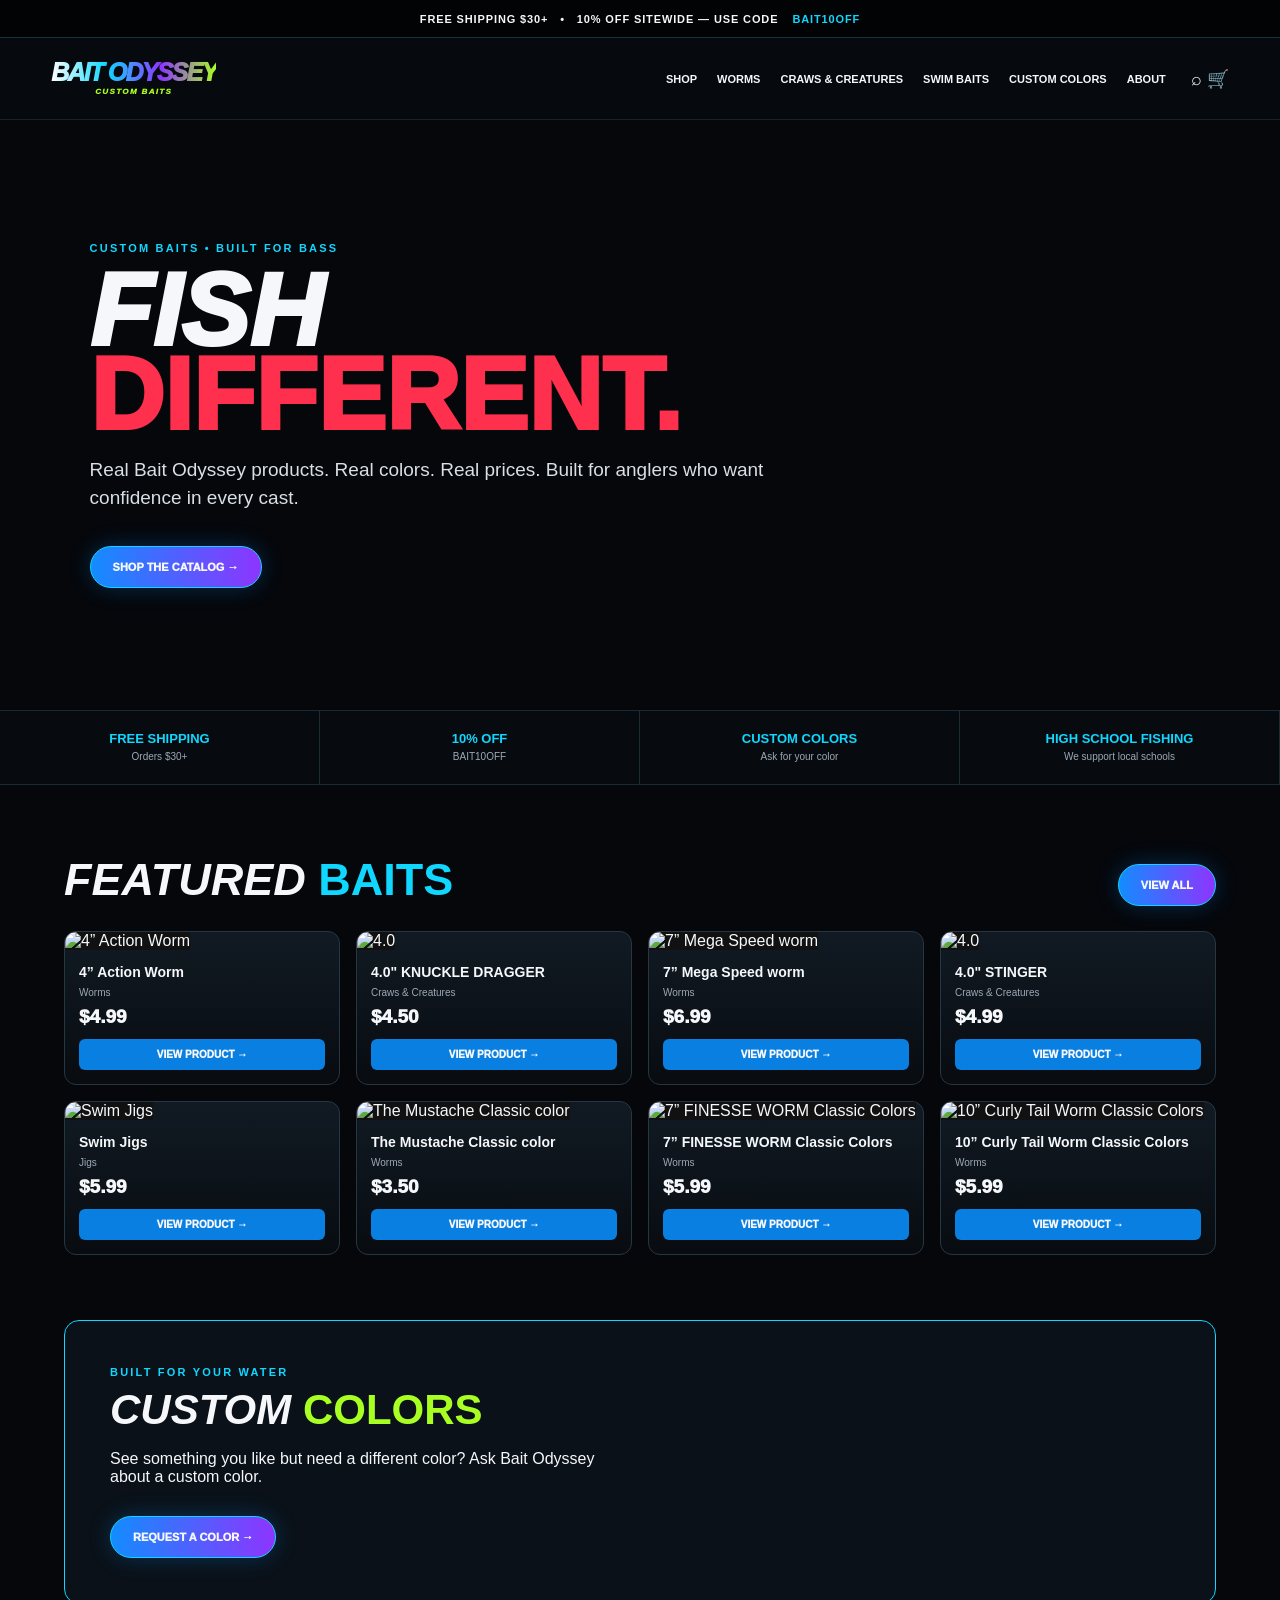
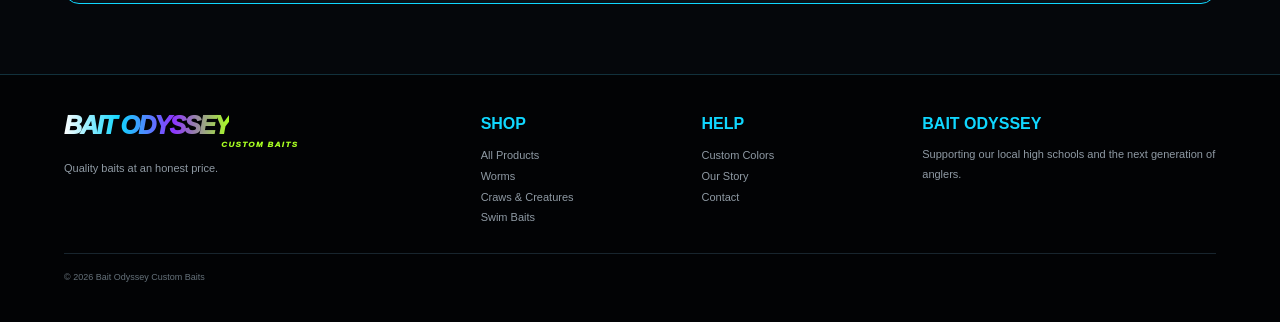
==== commit eff2f005: "Add files via upload" ====
--- a/index.html
+++ b/index.html
@@ -1 +1 @@
-<!doctype html><html><head><meta charset="utf-8"><meta name="viewport" content="width=device-width,initial-scale=1"><title>Home | Bait Odyssey Custom Baits</title><link rel="stylesheet" href="styles.css"></head><body><header class="top"><div class="promo">🚚 FREE SHIPPING ON ORDERS $30+ <span>|</span> USE CODE <b>BAIT10OFF</b></div><nav class="nav"><a class="logo" href="index.html"><b>Bait Odyssey</b><small>CUSTOM BAITS</small></a><div class="navlinks"><a href="shop.html">SHOP</a><a href="worms.html">WORMS</a><a href="craws.html">CRAWS & CREATURES</a><a href="swim-baits.html">SWIM BAITS</a><a href="custom-colors.html">CUSTOM COLORS</a></div><div class="icons">⌕ ♙ 🛒</div></nav></header><section class="hero"><div class="heroCopy"><div class="eyebrow">QUALITY BAITS • MORE FISH • BUILT FOR ANGLERS</div><h1>NEXT<br><em>LEVEL</em> BAITS</h1><p>Custom soft plastics and fishing baits built to help you fish with confidence.</p><a class="btn" href="shop.html">SHOP NOW →</a></div></section><section class="strip"><div><b>FREE SHIPPING</b><span>Orders $30+</span></div><div><b>10% OFF</b><span>Code BAIT10OFF</span></div><div><b>CUSTOM COLORS</b><span>Built for your water</span></div><div><b>HIGH SCHOOL FISHING</b><span>Supporting the next generation</span></div></section><section class="section"><div class="title"><h2>FEATURED <em>BAITS</em></h2><a class="btn" href="shop.html">VIEW ALL →</a></div><div class="grid"><article class="card"><img src="https://dhgf5mcbrms62.cloudfront.net/106763269/cover-MuuUFP/anUKOum-200x200.jpg" alt="Odyssey Worm"><div class="info"><h3>Odyssey Worm</h3><small>Green Pumpkin Red</small><div class="stars">★★★★★</div><span class="price">$5.99</span><a class="add" href="product.html">ADD TO CART</a></div></article><article class="card"><img src="https://dhgf5mcbrms62.cloudfront.net/106763269/call-to-action-Xf9uwe/EVz3cIO-200x200.jpg" alt="Odyssey Craw"><div class="info"><h3>Odyssey Craw</h3><small>Black Blue Flake</small><div class="stars">★★★★★</div><span class="price">$6.99</span><a class="add" href="product.html">ADD TO CART</a></div></article><article class="card"><img src="https://dhgf5mcbrms62.cloudfront.net/106763269/call-to-action-jW4j3T/Ztvxegp-200x200.jpg" alt="Odyssey Swim Bait"><div class="info"><h3>Odyssey Swim Bait</h3><small>Threadfin Shad</small><div class="stars">★★★★★</div><span class="price">$6.99</span><a class="add" href="product.html">ADD TO CART</a></div></article><article class="card"><img src="https://dhgf5mcbrms62.cloudfront.net/106763269/call-to-action-4TtsjR/ffDQyuK-200x200.jpg" alt="Odyssey Worm"><div class="info"><h3>Odyssey Worm</h3><small>Watermelon Candy</small><div class="stars">★★★★★</div><span class="price">$5.99</span><a class="add" href="product.html">ADD TO CART</a></div></article></div></section><section class="banner"><div class="bannerText"><div class="eyebrow">BUILT FOR YOUR WATER</div><h2>CUSTOM <em>COLORS</em></h2><p>Need a specific color? We offer custom color options for your lake and conditions.</p><a class="btn" href="custom-colors.html">REQUEST A COLOR →</a></div><div class="bannerPic"></div></section><section class="section"><div class="title"><h2>SUPPORTING <em>HIGH SCHOOL FISHING</em></h2></div><div class="box"><p>We proudly support high school fishing and believe in giving back to the next generation of anglers.</p><a class="btn" href="about.html">OUR STORY →</a></div></section><footer class="footer"><div><div class="logo"><b>Bait Odyssey</b><small>CUSTOM BAITS</small></div><p>Quality baits. More fish. A stronger next generation.</p></div><div><h4>SHOP</h4><a href="shop.html">All Products</a><br><a href="worms.html">Worms</a><br><a href="craws.html">Craws & Creatures</a><br><a href="swim-baits.html">Swim Baits</a></div><div><h4>SUPPORT</h4><a href="contact.html">Contact Us</a><br><a href="about.html">Our Story</a><br><a href="custom-colors.html">Custom Colors</a></div><div><h4>OUR MISSION</h4><p>Built by anglers, for anglers. Proudly supporting high school fishing.</p></div><div class="copy">© 2026 Bait Odyssey Custom Baits • All rights reserved.</div></footer></body></html>+<!doctype html><html><head><meta charset="utf-8"><meta name="viewport" content="width=device-width,initial-scale=1"><title>Home | Bait Odyssey Custom Baits</title><link rel="stylesheet" href="styles.css"></head><body><div class="promo">FREE SHIPPING $30+ &nbsp; • &nbsp; 10% OFF SITEWIDE — USE CODE <b>BAIT10OFF</b></div><nav class="nav"><a class="logo" href="index.html"><span>BAIT ODYSSEY</span><small>CUSTOM BAITS</small></a><div class="links"><a href="shop.html">SHOP</a><a href="worms.html">WORMS</a><a href="craws.html">CRAWS & CREATURES</a><a href="swim-baits.html">SWIM BAITS</a><a href="custom-colors.html">CUSTOM COLORS</a><a href="about.html">ABOUT</a></div><div class="icons">⌕ 🛒</div></nav><section class="hero"><div class="heroText"><div class="eyebrow">CUSTOM BAITS • BUILT FOR BASS</div><h1>FISH<br><em>DIFFERENT.</em></h1><p>Real Bait Odyssey products. Real colors. Real prices. Built for anglers who want confidence in every cast.</p><a class="btn" href="shop.html">SHOP THE CATALOG →</a></div></section><section class="benefits"><div><b>FREE SHIPPING</b><span>Orders $30+</span></div><div><b>10% OFF</b><span>BAIT10OFF</span></div><div><b>CUSTOM COLORS</b><span>Ask for your color</span></div><div><b>HIGH SCHOOL FISHING</b><span>We support local schools</span></div></section><section class="section"><div class="heading"><h2>FEATURED <em>BAITS</em></h2><a class="btn" href="shop.html">VIEW ALL</a></div><div class="grid"><article class="card"><img src="https://dhgf5mcbrms62.cloudfront.net/106763269/cover-MuuUFP/anUKOum-200x200.jpg" alt="4” Action Worm"><div class="cardInfo"><h3>4” Action Worm</h3><div class="cat">Worms</div><div class="price">$4.99</div><a class="shop" href="https://baitodyssey.com/products/4-action-worm">VIEW PRODUCT →</a></div></article><article class="card"><img src="https://dhgf5mcbrms62.cloudfront.net/106763269/call-to-action-Xf9uwe/EVz3cIO-200x200.jpg" alt="4.0" KNUCKLE DRAGGER"><div class="cardInfo"><h3>4.0" KNUCKLE DRAGGER</h3><div class="cat">Craws & Creatures</div><div class="price">$4.50</div><a class="shop" href="https://baitodyssey.com/products/4-0-knuckle-dragger">VIEW PRODUCT →</a></div></article><article class="card"><img src="https://dhgf5mcbrms62.cloudfront.net/106763269/call-to-action-jW4j3T/Ztvxegp-200x200.jpg" alt="7” Mega Speed worm"><div class="cardInfo"><h3>7” Mega Speed worm</h3><div class="cat">Worms</div><div class="price">$6.99</div><a class="shop" href="https://baitodyssey.com/products/7-mega-speed-worm">VIEW PRODUCT →</a></div></article><article class="card"><img src="https://dhgf5mcbrms62.cloudfront.net/106763269/call-to-action-4TtsjR/ffDQyuK-200x200.jpg" alt="4.0" STINGER"><div class="cardInfo"><h3>4.0" STINGER</h3><div class="cat">Craws & Creatures</div><div class="price">$4.99</div><a class="shop" href="https://baitodyssey.com/products/4-0-stinger">VIEW PRODUCT →</a></div></article><article class="card"><img src="https://dhgf5mcbrms62.cloudfront.net/106763269/call-to-action-F2PjUG/GvltKRZ-200x200.jpg" alt="Swim Jigs"><div class="cardInfo"><h3>Swim Jigs</h3><div class="cat">Jigs</div><div class="price">$5.99</div><a class="shop" href="https://baitodyssey.com/products/swim-jigs">VIEW PRODUCT →</a></div></article><article class="card"><img src="https://dhgf5mcbrms62.cloudfront.net/106763269/cover-MuuUFP/anUKOum-200x200.jpg" alt="The Mustache Classic color"><div class="cardInfo"><h3>The Mustache Classic color</h3><div class="cat">Worms</div><div class="price">$3.50</div><a class="shop" href="https://baitodyssey.com/products/the-mustache-classic-color">VIEW PRODUCT →</a></div></article><article class="card"><img src="https://dhgf5mcbrms62.cloudfront.net/106763269/call-to-action-jW4j3T/Ztvxegp-200x200.jpg" alt="7” FINESSE WORM Classic Colors"><div class="cardInfo"><h3>7” FINESSE WORM Classic Colors</h3><div class="cat">Worms</div><div class="price">$5.99</div><a class="shop" href="https://baitodyssey.com/products/7-finesse-worm-classic-colors">VIEW PRODUCT →</a></div></article><article class="card"><img src="https://dhgf5mcbrms62.cloudfront.net/106763269/call-to-action-jW4j3T/Ztvxegp-200x200.jpg" alt="10” Curly Tail Worm Classic Colors"><div class="cardInfo"><h3>10” Curly Tail Worm Classic Colors</h3><div class="cat">Worms</div><div class="price">$5.99</div><a class="shop" href="https://baitodyssey.com/products/10-curly-tail-worm-classic-colors">VIEW PRODUCT →</a></div></article></div></section><section class="banner"><div class="bannerText"><div class="eyebrow">BUILT FOR YOUR WATER</div><h2>CUSTOM <em>COLORS</em></h2><p>See something you like but need a different color? Ask Bait Odyssey about a custom color.</p><a class="btn" href="custom-colors.html">REQUEST A COLOR →</a></div><div class="bannerImg"></div></section><footer class="footer"><div><div class="logo"><span>BAIT ODYSSEY</span><small>CUSTOM BAITS</small></div><p>Quality baits at an honest price.</p></div><div><h4>SHOP</h4><a href="shop.html">All Products</a><br><a href="worms.html">Worms</a><br><a href="craws.html">Craws & Creatures</a><br><a href="swim-baits.html">Swim Baits</a></div><div><h4>HELP</h4><a href="custom-colors.html">Custom Colors</a><br><a href="about.html">Our Story</a><br><a href="contact.html">Contact</a></div><div><h4>BAIT ODYSSEY</h4><p>Supporting our local high schools and the next generation of anglers.</p></div><div class="copy">© 2026 Bait Odyssey Custom Baits</div></footer></body></html>
--- a/styles.css
+++ b/styles.css
@@ -1,5 +1,13 @@
 
-:root{--bg:#05070a;--panel:#0d1218;--line:#19cfff;--blue:#09a9ff;--purple:#8d2cff;--green:#a8ff22;--white:#f7f8fb;--muted:#aeb7c2}
-*{box-sizing:border-box}html{scroll-behavior:smooth}body{margin:0;background:var(--bg);color:var(--white);font-family:Arial,Helvetica,sans-serif}a{color:inherit;text-decoration:none}img{max-width:100%;display:block}
-.top{background:#030406;border-bottom:1px solid #18c9ff}.promo{height:38px;display:flex;align-items:center;justify-content:center;gap:24px;font-size:12px;font-weight:800;letter-spacing:.08em}.promo b{color:#0ed7ff}.nav{height:82px;display:flex;align-items:center;padding:0 4%;gap:24px;background:rgba(3,5,8,.96);position:sticky;top:0;z-index:10}.logo{font-size:26px;font-weight:1000;font-style:italic;letter-spacing:-.08em;line-height:.8;white-space:nowrap}.logo b{background:linear-gradient(90deg,#fff,#16bfff,#8c36ff,#a8ff22);-webkit-background-clip:text;color:transparent}.logo small{display:block;font-size:9px;letter-spacing:.13em;color:#a8ff22;text-align:center;margin-top:7px}.navlinks{display:flex;gap:25px;margin-left:auto;font-size:12px;font-weight:900}.navlinks a:hover{color:#12caff}.icons{display:flex;gap:12px;font-size:19px}.hero{min-height:570px;position:relative;background-image:linear-gradient(90deg,rgba(0,0,0,.76),rgba(0,0,0,.15)),url('bait-odyssey-brand.jpg');background-size:cover;background-position:center}.hero:after{content:"";position:absolute;inset:auto 0 0;height:110px;background:linear-gradient(transparent,var(--bg))}.heroCopy{position:relative;z-index:2;padding:115px 7%;max-width:760px}.eyebrow{color:#11d7ff;font-size:11px;font-weight:900;letter-spacing:.2em}.hero h1{font-size:clamp(52px,8vw,100px);line-height:.82;margin:16px 0;font-style:italic;font-weight:1000;text-transform:uppercase}.hero h1 em{color:#ff2b45;font-style:normal}.hero p{font-size:20px;max-width:560px;color:#e5e8eb;line-height:1.45}.btn{display:inline-block;background:linear-gradient(90deg,#00aaff,#7d20ff);padding:15px 25px;border-radius:28px;border:1px solid #12d5ff;font-weight:1000;box-shadow:0 0 25px rgba(0,183,255,.35);margin-top:15px}.strip{display:grid;grid-template-columns:repeat(4,1fr);background:#080c10;border-block:1px solid #17242d}.strip div{padding:22px;text-align:center;border-right:1px solid #24303a}.strip b{display:block;color:#10d8ff;font-size:14px}.strip span{font-size:11px;color:#aaa}.section{padding:70px 5%}.title{display:flex;align-items:end;justify-content:space-between;margin-bottom:28px}.title h2{font-size:48px;margin:0;font-style:italic}.title em{color:#08c8ff;font-style:normal}.grid{display:grid;grid-template-columns:repeat(4,1fr);gap:16px}.card{background:linear-gradient(180deg,#121820,#080b0f);border:1px solid #24313c;border-radius:12px;overflow:hidden;box-shadow:0 0 0 1px rgba(0,207,255,.04)}.card img{width:100%;aspect-ratio:1.15;object-fit:cover}.card .info{padding:15px}.card h3{margin:0 0 6px;font-size:16px}.price{font-size:20px;font-weight:1000}.stars{color:#ffd400;margin:6px 0}.add{display:block;text-align:center;background:#078ff2;padding:10px;border-radius:7px;margin-top:12px;font-size:11px;font-weight:1000}.banner{margin:0 5%;border:1px solid #15cfff;border-radius:14px;overflow:hidden;background:linear-gradient(90deg,#071018,#14121c);display:grid;grid-template-columns:1fr 1fr;min-height:240px}.bannerText{padding:45px}.banner h2{font-size:44px;font-style:italic;margin:0 0 10px}.banner h2 em{color:#a8ff22}.bannerPic{background:url('bait-odyssey-brand.jpg') center/cover}.categoryHero{margin:0 5%;border:1px solid #1ccfff;border-radius:14px;min-height:240px;background:linear-gradient(90deg,rgba(0,0,0,.8),rgba(0,0,0,.25)),url('bait-odyssey-brand.jpg') center/cover;display:flex;align-items:end;padding:38px}.categoryHero h1{font-size:60px;font-style:italic;margin:0}.filters{display:flex;gap:10px;flex-wrap:wrap;margin:25px 0}.filter{border:1px solid #34434e;padding:9px 13px;border-radius:20px;color:#c8d0d6;font-size:11px}.product{display:grid;grid-template-columns:1.1fr .9fr;gap:35px}.productImg{background:#fff;border-radius:15px;padding:20px}.productImg img{width:100%;aspect-ratio:1;object-fit:cover;border-radius:10px}.productInfo h1{font-size:55px;line-height:.9;font-style:italic;margin:0 0 12px}.productInfo .price{font-size:30px;color:#a8ff22}.swatches{display:flex;gap:8px;flex-wrap:wrap;margin:18px 0}.swatch{width:45px;height:30px;border-radius:6px;border:2px solid #fff}.qty{display:flex;gap:10px;align-items:center;margin:20px 0}.qty button{background:#111923;color:#fff;border:1px solid #3c4b57;padding:10px 16px}.aboutGrid,.contactGrid{display:grid;grid-template-columns:1fr 1fr;gap:30px}.box{background:#0c1218;border:1px solid #263743;border-radius:14px;padding:30px}.box h2{font-size:38px;font-style:italic;margin-top:0}.box p{color:#c4ccd3;line-height:1.7}.contactGrid input,.contactGrid textarea,.contactGrid select{width:100%;background:#070a0d;border:1px solid #32404b;color:#fff;padding:13px;margin:7px 0 13px;border-radius:6px}.contactGrid textarea{min-height:150px}.footer{margin-top:70px;background:#030406;border-top:1px solid #1bcfff;padding:40px 5%;display:grid;grid-template-columns:2fr 1fr 1fr 1.5fr;gap:30px}.footer h4{margin:0 0 12px;color:#12d7ff}.footer p,.footer a{color:#9ea8b0;font-size:12px;line-height:1.8}.copy{border-top:1px solid #1a232a;padding-top:20px;margin-top:20px;color:#69747d;font-size:10px;grid-column:1/-1}
-@media(max-width:850px){.promo{font-size:9px;gap:8px}.nav{height:70px;padding:0 4%;gap:10px}.logo{font-size:20px}.navlinks{display:none}.hero{min-height:530px}.heroCopy{padding:85px 7% 110px}.hero h1{font-size:58px}.hero p{font-size:16px}.strip{grid-template-columns:1fr 1fr}.strip div{padding:16px 8px}.grid{grid-template-columns:1fr 1fr}.section{padding:50px 5%}.title h2{font-size:36px}.banner,.product,.aboutGrid,.contactGrid{grid-template-columns:1fr}.bannerPic{min-height:190px}.categoryHero h1{font-size:45px}.productInfo h1{font-size:42px}.footer{grid-template-columns:1fr 1fr}}
+:root{--bg:#05070b;--panel:#0b1017;--panel2:#111924;--cyan:#10d7ff;--blue:#138cff;--purple:#8d35ff;--lime:#a8ff22;--red:#ff304d;--text:#f5f7fa;--muted:#9ca9b5}
+*{box-sizing:border-box}html{scroll-behavior:smooth}body{margin:0;background:var(--bg);color:var(--text);font-family:Arial,Helvetica,sans-serif}a{text-decoration:none;color:inherit}
+.promo{height:38px;background:#020305;border-bottom:1px solid #16313c;display:flex;align-items:center;justify-content:center;gap:14px;font-size:11px;font-weight:900;letter-spacing:.08em}.promo b{color:var(--cyan)}
+.nav{height:82px;background:#06090d;display:flex;align-items:center;padding:0 4%;gap:25px;border-bottom:1px solid #17242d;position:sticky;top:0;z-index:20}.logo{font-style:italic;font-weight:1000;font-size:25px;letter-spacing:-.07em;line-height:.8}.logo span{background:linear-gradient(90deg,#fff,var(--cyan),var(--purple),var(--lime));-webkit-background-clip:text;color:transparent}.logo small{display:block;color:var(--lime);font-size:8px;letter-spacing:.17em;text-align:center;margin-top:7px}.links{margin-left:auto;display:flex;gap:20px;font-size:11px;font-weight:900}.links a:hover{color:var(--cyan)}.icons{display:flex;gap:10px;font-size:18px}
+.hero{min-height:590px;background:linear-gradient(90deg,rgba(0,0,0,.82),rgba(0,0,0,.15)),url( + imgs["action"] + r) center/cover;display:flex;align-items:center;padding:0 7%;position:relative}.hero:after{content:"";position:absolute;inset:auto 0 0;height:120px;background:linear-gradient(transparent,var(--bg))}.heroText{position:relative;z-index:2;max-width:720px}.eyebrow{color:var(--cyan);font-size:11px;font-weight:900;letter-spacing:.2em}.hero h1{font-size:clamp(55px,8vw,105px);line-height:.82;font-style:italic;margin:15px 0;font-weight:1000;text-transform:uppercase}.hero h1 em{color:var(--red);font-style:normal}.hero p{font-size:19px;line-height:1.5;color:#d8dfe5}.btn{display:inline-block;margin-top:14px;padding:14px 22px;border-radius:24px;background:linear-gradient(90deg,var(--blue),var(--purple));border:1px solid var(--cyan);font-weight:1000;font-size:11px;box-shadow:0 0 22px #008dff44}
+.benefits{display:grid;grid-template-columns:repeat(4,1fr);border-block:1px solid #1c2a34;background:#070b10}.benefits div{text-align:center;padding:20px;border-right:1px solid #1c2a34}.benefits b{display:block;color:var(--cyan);font-size:13px}.benefits span{font-size:10px;color:var(--muted)}
+.section{padding:65px 5%}.heading{display:flex;justify-content:space-between;align-items:end;margin-bottom:25px}.heading h2{font-size:45px;font-style:italic;margin:0}.heading em{color:var(--cyan);font-style:normal}
+.grid{display:grid;grid-template-columns:repeat(4,1fr);gap:16px}.card{background:linear-gradient(180deg,#111a23,#080c11);border:1px solid #263744;border-radius:12px;overflow:hidden}.card img{width:100%;aspect-ratio:1.05;object-fit:cover;background:#111}.cardInfo{padding:14px}.card h3{font-size:14px;margin:0 0 7px}.cat{font-size:10px;color:var(--muted)}.price{font-size:19px;font-weight:1000;margin-top:8px}.shop{display:block;text-align:center;margin-top:11px;background:#087fe1;padding:10px;border-radius:6px;font-size:10px;font-weight:1000}
+.banner{margin:0 5%;display:grid;grid-template-columns:1fr 1fr;min-height:260px;border:1px solid var(--cyan);border-radius:15px;overflow:hidden;background:#0a1118}.bannerText{padding:45px}.banner h2{font-size:42px;font-style:italic;margin:8px 0}.banner h2 em{color:var(--lime);font-style:normal}.bannerImg{background:url( + imgs["speed"] + r) center/cover}
+.category{margin:0 5%;min-height:260px;border:1px solid #19cfff;border-radius:14px;padding:45px;background:linear-gradient(90deg,#05070be8,#05070b20),url( + imgs["knuckle"] + r) center/cover;display:flex;align-items:end}.category h1{font-size:60px;font-style:italic;margin:0}.filters{display:flex;gap:9px;flex-wrap:wrap;margin:22px 0}.filter{border:1px solid #30404c;border-radius:20px;padding:9px 13px;color:#bdc8d0;font-size:10px}
+.product{display:grid;grid-template-columns:1.05fr .95fr;gap:35px}.productPhoto{background:#f4f4f4;border-radius:15px;padding:20px}.productPhoto img{width:100%;aspect-ratio:1;object-fit:cover;border-radius:10px}.productInfo h1{font-size:54px;line-height:.9;font-style:italic;margin:10px 0}.productInfo .price{font-size:30px;color:var(--lime)}.box{background:#0b1219;border:1px solid #273845;border-radius:12px;padding:25px;margin-top:20px}.box p{color:#b9c3ca;line-height:1.6}.about,.contact{display:grid;grid-template-columns:1fr 1fr;gap:25px}.field{width:100%;padding:13px;margin:6px 0 12px;background:#05080c;color:#fff;border:1px solid #33434f;border-radius:6px}.footer{margin-top:70px;background:#020305;border-top:1px solid #12313c;padding:40px 5%;display:grid;grid-template-columns:2fr 1fr 1fr 1.5fr;gap:25px}.footer h4{color:var(--cyan);margin:0 0 12px}.footer p,.footer a{font-size:11px;color:#8f9aa4;line-height:1.8}.copy{grid-column:1/-1;border-top:1px solid #18252e;padding-top:18px;color:#65717a;font-size:9px}
+@media(max-width:800px){.links{display:none}.nav{height:70px}.logo{font-size:20px}.hero{min-height:540px;padding:0 7%}.hero h1{font-size:60px}.hero p{font-size:16px}.benefits{grid-template-columns:1fr 1fr}.benefits div{padding:15px 5px}.grid{grid-template-columns:1fr 1fr}.section{padding:50px 5%}.heading h2{font-size:34px}.banner,.product,.about,.contact{grid-template-columns:1fr}.bannerImg{min-height:190px}.category h1{font-size:44px}.productInfo h1{font-size:43px}.footer{grid-template-columns:1fr 1fr}}
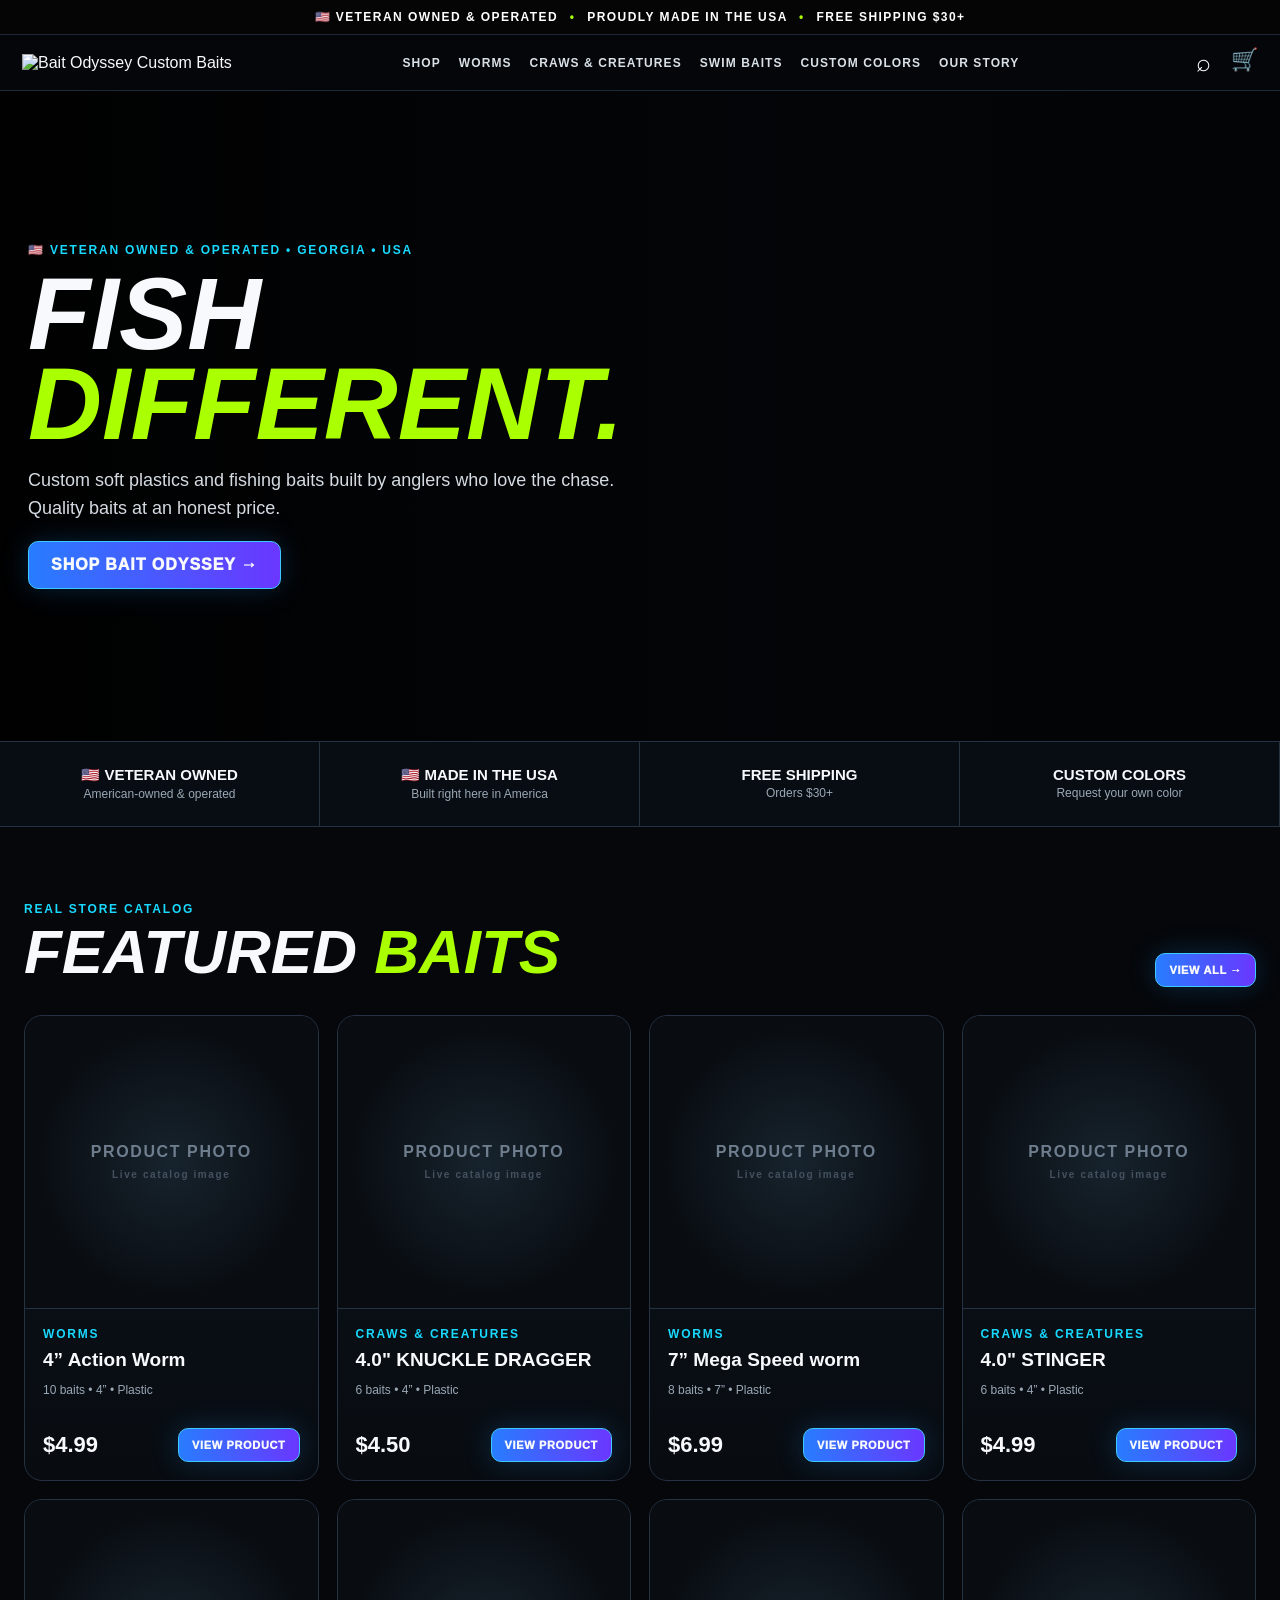
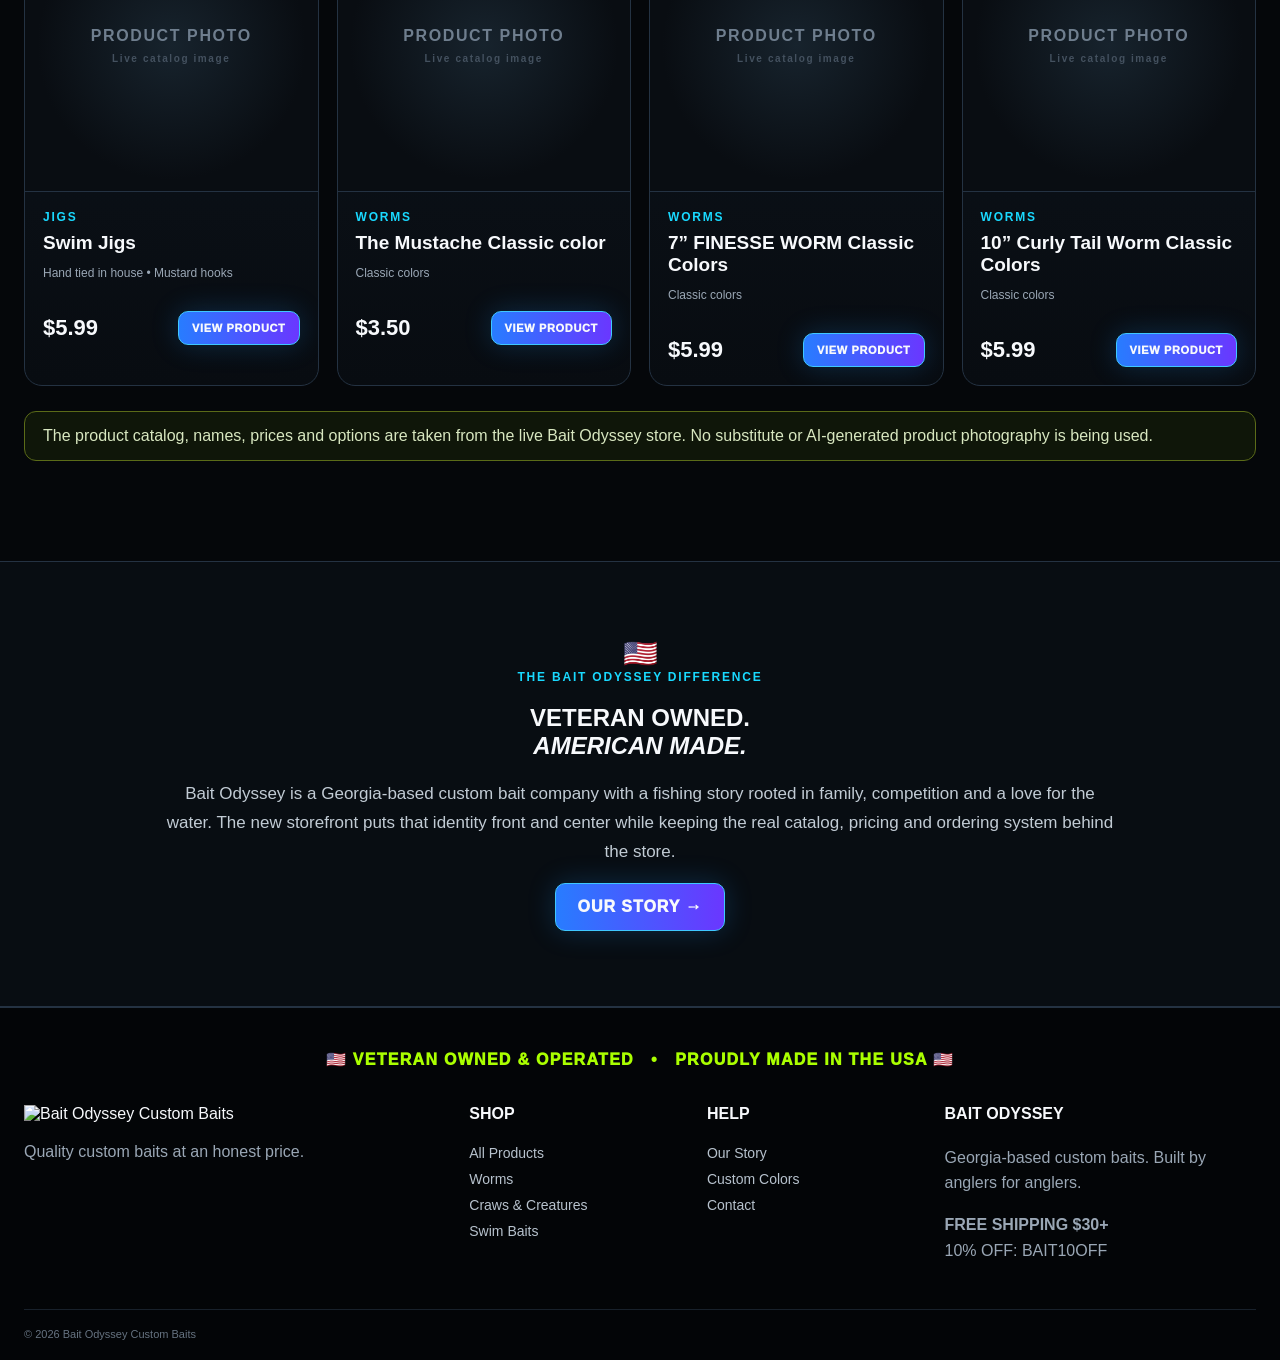
==== commit 860dd83a: "Add files via upload" ====
--- a/index.html
+++ b/index.html
@@ -1 +1,106 @@
-<!doctype html><html><head><meta charset="utf-8"><meta name="viewport" content="width=device-width,initial-scale=1"><title>Home | Bait Odyssey Custom Baits</title><link rel="stylesheet" href="styles.css"></head><body><div class="promo">FREE SHIPPING $30+ &nbsp; • &nbsp; 10% OFF SITEWIDE — USE CODE <b>BAIT10OFF</b></div><nav class="nav"><a class="logo" href="index.html"><span>BAIT ODYSSEY</span><small>CUSTOM BAITS</small></a><div class="links"><a href="shop.html">SHOP</a><a href="worms.html">WORMS</a><a href="craws.html">CRAWS & CREATURES</a><a href="swim-baits.html">SWIM BAITS</a><a href="custom-colors.html">CUSTOM COLORS</a><a href="about.html">ABOUT</a></div><div class="icons">⌕ 🛒</div></nav><section class="hero"><div class="heroText"><div class="eyebrow">CUSTOM BAITS • BUILT FOR BASS</div><h1>FISH<br><em>DIFFERENT.</em></h1><p>Real Bait Odyssey products. Real colors. Real prices. Built for anglers who want confidence in every cast.</p><a class="btn" href="shop.html">SHOP THE CATALOG →</a></div></section><section class="benefits"><div><b>FREE SHIPPING</b><span>Orders $30+</span></div><div><b>10% OFF</b><span>BAIT10OFF</span></div><div><b>CUSTOM COLORS</b><span>Ask for your color</span></div><div><b>HIGH SCHOOL FISHING</b><span>We support local schools</span></div></section><section class="section"><div class="heading"><h2>FEATURED <em>BAITS</em></h2><a class="btn" href="shop.html">VIEW ALL</a></div><div class="grid"><article class="card"><img src="https://dhgf5mcbrms62.cloudfront.net/106763269/cover-MuuUFP/anUKOum-200x200.jpg" alt="4” Action Worm"><div class="cardInfo"><h3>4” Action Worm</h3><div class="cat">Worms</div><div class="price">$4.99</div><a class="shop" href="https://baitodyssey.com/products/4-action-worm">VIEW PRODUCT →</a></div></article><article class="card"><img src="https://dhgf5mcbrms62.cloudfront.net/106763269/call-to-action-Xf9uwe/EVz3cIO-200x200.jpg" alt="4.0" KNUCKLE DRAGGER"><div class="cardInfo"><h3>4.0" KNUCKLE DRAGGER</h3><div class="cat">Craws & Creatures</div><div class="price">$4.50</div><a class="shop" href="https://baitodyssey.com/products/4-0-knuckle-dragger">VIEW PRODUCT →</a></div></article><article class="card"><img src="https://dhgf5mcbrms62.cloudfront.net/106763269/call-to-action-jW4j3T/Ztvxegp-200x200.jpg" alt="7” Mega Speed worm"><div class="cardInfo"><h3>7” Mega Speed worm</h3><div class="cat">Worms</div><div class="price">$6.99</div><a class="shop" href="https://baitodyssey.com/products/7-mega-speed-worm">VIEW PRODUCT →</a></div></article><article class="card"><img src="https://dhgf5mcbrms62.cloudfront.net/106763269/call-to-action-4TtsjR/ffDQyuK-200x200.jpg" alt="4.0" STINGER"><div class="cardInfo"><h3>4.0" STINGER</h3><div class="cat">Craws & Creatures</div><div class="price">$4.99</div><a class="shop" href="https://baitodyssey.com/products/4-0-stinger">VIEW PRODUCT →</a></div></article><article class="card"><img src="https://dhgf5mcbrms62.cloudfront.net/106763269/call-to-action-F2PjUG/GvltKRZ-200x200.jpg" alt="Swim Jigs"><div class="cardInfo"><h3>Swim Jigs</h3><div class="cat">Jigs</div><div class="price">$5.99</div><a class="shop" href="https://baitodyssey.com/products/swim-jigs">VIEW PRODUCT →</a></div></article><article class="card"><img src="https://dhgf5mcbrms62.cloudfront.net/106763269/cover-MuuUFP/anUKOum-200x200.jpg" alt="The Mustache Classic color"><div class="cardInfo"><h3>The Mustache Classic color</h3><div class="cat">Worms</div><div class="price">$3.50</div><a class="shop" href="https://baitodyssey.com/products/the-mustache-classic-color">VIEW PRODUCT →</a></div></article><article class="card"><img src="https://dhgf5mcbrms62.cloudfront.net/106763269/call-to-action-jW4j3T/Ztvxegp-200x200.jpg" alt="7” FINESSE WORM Classic Colors"><div class="cardInfo"><h3>7” FINESSE WORM Classic Colors</h3><div class="cat">Worms</div><div class="price">$5.99</div><a class="shop" href="https://baitodyssey.com/products/7-finesse-worm-classic-colors">VIEW PRODUCT →</a></div></article><article class="card"><img src="https://dhgf5mcbrms62.cloudfront.net/106763269/call-to-action-jW4j3T/Ztvxegp-200x200.jpg" alt="10” Curly Tail Worm Classic Colors"><div class="cardInfo"><h3>10” Curly Tail Worm Classic Colors</h3><div class="cat">Worms</div><div class="price">$5.99</div><a class="shop" href="https://baitodyssey.com/products/10-curly-tail-worm-classic-colors">VIEW PRODUCT →</a></div></article></div></section><section class="banner"><div class="bannerText"><div class="eyebrow">BUILT FOR YOUR WATER</div><h2>CUSTOM <em>COLORS</em></h2><p>See something you like but need a different color? Ask Bait Odyssey about a custom color.</p><a class="btn" href="custom-colors.html">REQUEST A COLOR →</a></div><div class="bannerImg"></div></section><footer class="footer"><div><div class="logo"><span>BAIT ODYSSEY</span><small>CUSTOM BAITS</small></div><p>Quality baits at an honest price.</p></div><div><h4>SHOP</h4><a href="shop.html">All Products</a><br><a href="worms.html">Worms</a><br><a href="craws.html">Craws & Creatures</a><br><a href="swim-baits.html">Swim Baits</a></div><div><h4>HELP</h4><a href="custom-colors.html">Custom Colors</a><br><a href="about.html">Our Story</a><br><a href="contact.html">Contact</a></div><div><h4>BAIT ODYSSEY</h4><p>Supporting our local high schools and the next generation of anglers.</p></div><div class="copy">© 2026 Bait Odyssey Custom Baits</div></footer></body></html>+<!doctype html><html><head><meta charset="utf-8"><meta name="viewport" content="width=device-width,initial-scale=1"><title>Bait Odyssey Custom Baits | Veteran Owned</title><link rel="stylesheet" href="styles.css"></head><body>
+<header class="site-header">
+  <div class="promo">🇺🇸 VETERAN OWNED & OPERATED <span>•</span> PROUDLY MADE IN THE USA <span>•</span> FREE SHIPPING $30+</div>
+  <nav>
+    <a class="brand" href="index.html"><img src="assets/logo.png" alt="Bait Odyssey Custom Baits"></a>
+    <div class="links">
+      <a href="shop.html">SHOP</a><a href="worms.html">WORMS</a><a href="craws.html">CRAWS & CREATURES</a><a href="swim-baits.html">SWIM BAITS</a><a href="custom-colors.html">CUSTOM COLORS</a><a href="about.html">OUR STORY</a>
+    </div>
+    <div class="actions"><button aria-label="Search">⌕</button><a href="cart.html" aria-label="Cart">🛒</a></div>
+  </nav>
+</header>
+
+<section class="hero"><div class="hero-copy"><div class="eyebrow">🇺🇸 VETERAN OWNED & OPERATED • GEORGIA • USA</div><h1>FISH<br><em>DIFFERENT.</em></h1><p>Custom soft plastics and fishing baits built by anglers who love the chase. Quality baits at an honest price.</p><a class="btn" href="shop.html">SHOP BAIT ODYSSEY →</a></div></section>
+<div class="trust"><div><strong>🇺🇸 VETERAN OWNED</strong><span>American-owned & operated</span></div><div><strong>🇺🇸 MADE IN THE USA</strong><span>Built right here in America</span></div><div><strong>FREE SHIPPING</strong><span>Orders $30+</span></div><div><strong>CUSTOM COLORS</strong><span>Request your own color</span></div></div>
+<section class="section"><div class="section-head"><div><div class="eyebrow">REAL STORE CATALOG</div><h2>FEATURED <em>BAITS</em></h2></div><a class="btn small" href="shop.html">VIEW ALL →</a></div><div class="grid">
+        <article class="product-card">
+          <div class="photo-slot"><span>PRODUCT PHOTO</span><small>Live catalog image</small></div>
+          <div class="product-body">
+            <div class="eyebrow">Worms</div>
+            <h3>4” Action Worm</h3>
+            <p>10 baits • 4” • Plastic</p>
+            <div class="product-row"><strong>$4.99</strong><a class="btn small" href="product.html?product=4-action-worm">VIEW PRODUCT</a></div>
+          </div>
+        </article>
+
+        <article class="product-card">
+          <div class="photo-slot"><span>PRODUCT PHOTO</span><small>Live catalog image</small></div>
+          <div class="product-body">
+            <div class="eyebrow">Craws &amp; Creatures</div>
+            <h3>4.0&quot; KNUCKLE DRAGGER</h3>
+            <p>6 baits • 4” • Plastic</p>
+            <div class="product-row"><strong>$4.50</strong><a class="btn small" href="product.html?product=4-0-knuckle-dragger">VIEW PRODUCT</a></div>
+          </div>
+        </article>
+
+        <article class="product-card">
+          <div class="photo-slot"><span>PRODUCT PHOTO</span><small>Live catalog image</small></div>
+          <div class="product-body">
+            <div class="eyebrow">Worms</div>
+            <h3>7” Mega Speed worm</h3>
+            <p>8 baits • 7” • Plastic</p>
+            <div class="product-row"><strong>$6.99</strong><a class="btn small" href="product.html?product=7-mega-speed-worm">VIEW PRODUCT</a></div>
+          </div>
+        </article>
+
+        <article class="product-card">
+          <div class="photo-slot"><span>PRODUCT PHOTO</span><small>Live catalog image</small></div>
+          <div class="product-body">
+            <div class="eyebrow">Craws &amp; Creatures</div>
+            <h3>4.0&quot; STINGER</h3>
+            <p>6 baits • 4” • Plastic</p>
+            <div class="product-row"><strong>$4.99</strong><a class="btn small" href="product.html?product=4-0-stinger">VIEW PRODUCT</a></div>
+          </div>
+        </article>
+
+        <article class="product-card">
+          <div class="photo-slot"><span>PRODUCT PHOTO</span><small>Live catalog image</small></div>
+          <div class="product-body">
+            <div class="eyebrow">Jigs</div>
+            <h3>Swim Jigs</h3>
+            <p>Hand tied in house • Mustard hooks</p>
+            <div class="product-row"><strong>$5.99</strong><a class="btn small" href="product.html?product=swim-jigs">VIEW PRODUCT</a></div>
+          </div>
+        </article>
+
+        <article class="product-card">
+          <div class="photo-slot"><span>PRODUCT PHOTO</span><small>Live catalog image</small></div>
+          <div class="product-body">
+            <div class="eyebrow">Worms</div>
+            <h3>The Mustache Classic color</h3>
+            <p>Classic colors</p>
+            <div class="product-row"><strong>$3.50</strong><a class="btn small" href="product.html?product=the-mustache-classic-color">VIEW PRODUCT</a></div>
+          </div>
+        </article>
+
+        <article class="product-card">
+          <div class="photo-slot"><span>PRODUCT PHOTO</span><small>Live catalog image</small></div>
+          <div class="product-body">
+            <div class="eyebrow">Worms</div>
+            <h3>7” FINESSE WORM Classic Colors</h3>
+            <p>Classic colors</p>
+            <div class="product-row"><strong>$5.99</strong><a class="btn small" href="product.html?product=7-finesse-worm-classic-colors">VIEW PRODUCT</a></div>
+          </div>
+        </article>
+
+        <article class="product-card">
+          <div class="photo-slot"><span>PRODUCT PHOTO</span><small>Live catalog image</small></div>
+          <div class="product-body">
+            <div class="eyebrow">Worms</div>
+            <h3>10” Curly Tail Worm Classic Colors</h3>
+            <p>Classic colors</p>
+            <div class="product-row"><strong>$5.99</strong><a class="btn small" href="product.html?product=10-curly-tail-worm-classic-colors">VIEW PRODUCT</a></div>
+          </div>
+        </article></div><div class="notice">The product catalog, names, prices and options are taken from the live Bait Odyssey store. No substitute or AI-generated product photography is being used.</div></section>
+<section class="story"><div class="story-inner"><div class="flag">🇺🇸</div><div class="eyebrow">THE BAIT ODYSSEY DIFFERENCE</div><h2>VETERAN OWNED.<br><em>AMERICAN MADE.</em></h2><p>Bait Odyssey is a Georgia-based custom bait company with a fishing story rooted in family, competition and a love for the water. The new storefront puts that identity front and center while keeping the real catalog, pricing and ordering system behind the store.</p><a class="btn" href="about.html">OUR STORY →</a></div></section>
+<footer>
+  <div class="flagline">🇺🇸 VETERAN OWNED & OPERATED &nbsp; • &nbsp; PROUDLY MADE IN THE USA 🇺🇸</div>
+  <div class="footer-grid">
+    <div><img src="assets/logo.png" class="footer-logo" alt="Bait Odyssey Custom Baits"><p>Quality custom baits at an honest price.</p></div>
+    <div><h4>SHOP</h4><a href="shop.html">All Products</a><a href="worms.html">Worms</a><a href="craws.html">Craws & Creatures</a><a href="swim-baits.html">Swim Baits</a></div>
+    <div><h4>HELP</h4><a href="about.html">Our Story</a><a href="custom-colors.html">Custom Colors</a><a href="contact.html">Contact</a></div>
+    <div><h4>BAIT ODYSSEY</h4><p>Georgia-based custom baits. Built by anglers for anglers.</p><p><strong>FREE SHIPPING $30+</strong><br>10% OFF: BAIT10OFF</p></div>
+  </div>
+  <div class="copyright">© 2026 Bait Odyssey Custom Baits</div>
+</footer>
+</body></html>
--- a/styles.css
+++ b/styles.css
@@ -1,13 +1,3 @@
 
-:root{--bg:#05070b;--panel:#0b1017;--panel2:#111924;--cyan:#10d7ff;--blue:#138cff;--purple:#8d35ff;--lime:#a8ff22;--red:#ff304d;--text:#f5f7fa;--muted:#9ca9b5}
-*{box-sizing:border-box}html{scroll-behavior:smooth}body{margin:0;background:var(--bg);color:var(--text);font-family:Arial,Helvetica,sans-serif}a{text-decoration:none;color:inherit}
-.promo{height:38px;background:#020305;border-bottom:1px solid #16313c;display:flex;align-items:center;justify-content:center;gap:14px;font-size:11px;font-weight:900;letter-spacing:.08em}.promo b{color:var(--cyan)}
-.nav{height:82px;background:#06090d;display:flex;align-items:center;padding:0 4%;gap:25px;border-bottom:1px solid #17242d;position:sticky;top:0;z-index:20}.logo{font-style:italic;font-weight:1000;font-size:25px;letter-spacing:-.07em;line-height:.8}.logo span{background:linear-gradient(90deg,#fff,var(--cyan),var(--purple),var(--lime));-webkit-background-clip:text;color:transparent}.logo small{display:block;color:var(--lime);font-size:8px;letter-spacing:.17em;text-align:center;margin-top:7px}.links{margin-left:auto;display:flex;gap:20px;font-size:11px;font-weight:900}.links a:hover{color:var(--cyan)}.icons{display:flex;gap:10px;font-size:18px}
-.hero{min-height:590px;background:linear-gradient(90deg,rgba(0,0,0,.82),rgba(0,0,0,.15)),url( + imgs["action"] + r) center/cover;display:flex;align-items:center;padding:0 7%;position:relative}.hero:after{content:"";position:absolute;inset:auto 0 0;height:120px;background:linear-gradient(transparent,var(--bg))}.heroText{position:relative;z-index:2;max-width:720px}.eyebrow{color:var(--cyan);font-size:11px;font-weight:900;letter-spacing:.2em}.hero h1{font-size:clamp(55px,8vw,105px);line-height:.82;font-style:italic;margin:15px 0;font-weight:1000;text-transform:uppercase}.hero h1 em{color:var(--red);font-style:normal}.hero p{font-size:19px;line-height:1.5;color:#d8dfe5}.btn{display:inline-block;margin-top:14px;padding:14px 22px;border-radius:24px;background:linear-gradient(90deg,var(--blue),var(--purple));border:1px solid var(--cyan);font-weight:1000;font-size:11px;box-shadow:0 0 22px #008dff44}
-.benefits{display:grid;grid-template-columns:repeat(4,1fr);border-block:1px solid #1c2a34;background:#070b10}.benefits div{text-align:center;padding:20px;border-right:1px solid #1c2a34}.benefits b{display:block;color:var(--cyan);font-size:13px}.benefits span{font-size:10px;color:var(--muted)}
-.section{padding:65px 5%}.heading{display:flex;justify-content:space-between;align-items:end;margin-bottom:25px}.heading h2{font-size:45px;font-style:italic;margin:0}.heading em{color:var(--cyan);font-style:normal}
-.grid{display:grid;grid-template-columns:repeat(4,1fr);gap:16px}.card{background:linear-gradient(180deg,#111a23,#080c11);border:1px solid #263744;border-radius:12px;overflow:hidden}.card img{width:100%;aspect-ratio:1.05;object-fit:cover;background:#111}.cardInfo{padding:14px}.card h3{font-size:14px;margin:0 0 7px}.cat{font-size:10px;color:var(--muted)}.price{font-size:19px;font-weight:1000;margin-top:8px}.shop{display:block;text-align:center;margin-top:11px;background:#087fe1;padding:10px;border-radius:6px;font-size:10px;font-weight:1000}
-.banner{margin:0 5%;display:grid;grid-template-columns:1fr 1fr;min-height:260px;border:1px solid var(--cyan);border-radius:15px;overflow:hidden;background:#0a1118}.bannerText{padding:45px}.banner h2{font-size:42px;font-style:italic;margin:8px 0}.banner h2 em{color:var(--lime);font-style:normal}.bannerImg{background:url( + imgs["speed"] + r) center/cover}
-.category{margin:0 5%;min-height:260px;border:1px solid #19cfff;border-radius:14px;padding:45px;background:linear-gradient(90deg,#05070be8,#05070b20),url( + imgs["knuckle"] + r) center/cover;display:flex;align-items:end}.category h1{font-size:60px;font-style:italic;margin:0}.filters{display:flex;gap:9px;flex-wrap:wrap;margin:22px 0}.filter{border:1px solid #30404c;border-radius:20px;padding:9px 13px;color:#bdc8d0;font-size:10px}
-.product{display:grid;grid-template-columns:1.05fr .95fr;gap:35px}.productPhoto{background:#f4f4f4;border-radius:15px;padding:20px}.productPhoto img{width:100%;aspect-ratio:1;object-fit:cover;border-radius:10px}.productInfo h1{font-size:54px;line-height:.9;font-style:italic;margin:10px 0}.productInfo .price{font-size:30px;color:var(--lime)}.box{background:#0b1219;border:1px solid #273845;border-radius:12px;padding:25px;margin-top:20px}.box p{color:#b9c3ca;line-height:1.6}.about,.contact{display:grid;grid-template-columns:1fr 1fr;gap:25px}.field{width:100%;padding:13px;margin:6px 0 12px;background:#05080c;color:#fff;border:1px solid #33434f;border-radius:6px}.footer{margin-top:70px;background:#020305;border-top:1px solid #12313c;padding:40px 5%;display:grid;grid-template-columns:2fr 1fr 1fr 1.5fr;gap:25px}.footer h4{color:var(--cyan);margin:0 0 12px}.footer p,.footer a{font-size:11px;color:#8f9aa4;line-height:1.8}.copy{grid-column:1/-1;border-top:1px solid #18252e;padding-top:18px;color:#65717a;font-size:9px}
-@media(max-width:800px){.links{display:none}.nav{height:70px}.logo{font-size:20px}.hero{min-height:540px;padding:0 7%}.hero h1{font-size:60px}.hero p{font-size:16px}.benefits{grid-template-columns:1fr 1fr}.benefits div{padding:15px 5px}.grid{grid-template-columns:1fr 1fr}.section{padding:50px 5%}.heading h2{font-size:34px}.banner,.product,.about,.contact{grid-template-columns:1fr}.bannerImg{min-height:190px}.category h1{font-size:44px}.productInfo h1{font-size:43px}.footer{grid-template-columns:1fr 1fr}}
+:root{--lime:#aaff00;--cyan:#19d9ff;--blue:#287cff;--ink:#05070a;--panel:#0c1118;--line:#243242;--muted:#9aa7b5;--white:#f7f9fc}
+*{box-sizing:border-box}html{scroll-behavior:smooth}body{margin:0;background:var(--ink);color:var(--white);font-family:Inter,Arial,sans-serif}a{color:inherit;text-decoration:none}.promo{text-align:center;background:#050505;border-bottom:1px solid #1e2935;color:#fff;font-size:12px;font-weight:900;letter-spacing:.12em;padding:10px}.promo span{color:var(--lime);margin:0 7px}.site-header{position:sticky;top:0;z-index:20;background:rgba(5,7,10,.94);backdrop-filter:blur(14px);border-bottom:1px solid #1d2a37}.site-header nav{max-width:1400px;margin:auto;display:flex;align-items:center;gap:26px;padding:12px 22px}.brand img{width:210px;display:block}.links{display:flex;gap:18px;align-items:center;flex:1;justify-content:center}.links a{font-size:12px;font-weight:900;letter-spacing:.09em;color:#d9e0e7}.links a:hover{color:var(--lime)}.actions{display:flex;gap:14px;font-size:22px}.actions button{background:none;border:0;color:#fff;font-size:25px}.hero{min-height:650px;background:linear-gradient(90deg,rgba(0,0,0,.88),rgba(0,0,0,.28) 58%,rgba(0,0,0,.45)),url("assets/brand-scene.jpg") center/cover;display:flex;align-items:flex-end}.hero-copy{max-width:1400px;width:100%;margin:auto;padding:80px 28px}.hero h1{font-size:clamp(48px,8vw,104px);line-height:.88;margin:12px 0;font-style:italic;text-transform:uppercase}.hero h1 em{color:var(--lime);font-style:italic}.eyebrow{font-size:12px;font-weight:900;letter-spacing:.15em;color:var(--cyan);text-transform:uppercase}.hero p{max-width:600px;color:#d4dbe2;font-size:18px;line-height:1.55}.btn{display:inline-flex;align-items:center;justify-content:center;background:linear-gradient(90deg,var(--blue),#6a37ff);border:1px solid #3fc7ff;border-radius:10px;padding:14px 22px;font-weight:950;letter-spacing:.06em;box-shadow:0 0 28px rgba(34,148,255,.22)}.btn:hover{filter:brightness(1.15)}.btn.small{padding:10px 13px;font-size:11px}.trust{display:grid;grid-template-columns:repeat(4,1fr);background:#080d13;border-top:1px solid var(--line);border-bottom:1px solid var(--line)}.trust div{padding:24px;text-align:center;border-right:1px solid var(--line)}.trust strong{display:block;font-size:15px}.trust span{color:var(--muted);font-size:12px}.section{max-width:1400px;margin:auto;padding:75px 24px}.section-head{display:flex;justify-content:space-between;align-items:end;gap:20px;margin-bottom:28px}.section h2{font-size:clamp(34px,5vw,62px);margin:0;font-style:italic}.section h2 em{color:var(--lime)}.grid{display:grid;grid-template-columns:repeat(4,1fr);gap:18px}.product-card{background:linear-gradient(180deg,#0d141c,#080c11);border:1px solid var(--line);border-radius:18px;overflow:hidden}.photo-slot{aspect-ratio:1/1;display:flex;flex-direction:column;align-items:center;justify-content:center;background:radial-gradient(circle at center,#17232d 0,#090d12 65%);border-bottom:1px solid var(--line);color:#6f7e8e;letter-spacing:.1em;font-weight:900}.photo-slot small{font-size:10px;margin-top:8px;color:#44515f}.product-body{padding:18px}.product-body h3{font-size:19px;margin:8px 0}.product-body p{color:var(--muted);font-size:12px;min-height:30px}.product-row{display:flex;justify-content:space-between;align-items:center;gap:12px;margin-top:15px}.product-row strong{font-size:22px}.story{background:#080d12;border-block:1px solid var(--line)}.story-inner{max-width:1000px;margin:auto;text-align:center;padding:75px 24px}.story-inner p{color:#c1cbd4;line-height:1.7;font-size:17px}.flag{font-size:28px}.cat-grid{display:grid;grid-template-columns:repeat(3,1fr);gap:18px}.cat{min-height:230px;padding:30px;border:1px solid var(--line);border-radius:18px;background:linear-gradient(135deg,#111a22,#080b10);display:flex;flex-direction:column;justify-content:end}.cat h3{font-size:28px;margin:8px 0}.cat p{color:var(--muted)}footer{border-top:1px solid var(--line);background:#030507;padding:42px 24px 20px}.flagline{text-align:center;color:var(--lime);font-weight:950;letter-spacing:.08em;margin-bottom:36px}.footer-grid{max-width:1400px;margin:auto;display:grid;grid-template-columns:2fr 1fr 1fr 1.5fr;gap:30px}.footer-logo{width:210px}.footer-grid p{color:var(--muted);line-height:1.6}.footer-grid h4{margin-top:0}.footer-grid a{display:block;color:#b7c2cd;margin:10px 0;font-size:14px}.copyright{max-width:1400px;margin:30px auto 0;padding-top:18px;border-top:1px solid #18212b;color:#667381;font-size:11px}.notice{border:1px solid #5b6b18;background:rgba(170,255,0,.06);padding:15px 18px;border-radius:12px;color:#d8e7c0;margin:25px 0}.detail{max-width:1000px;margin:auto;padding:80px 24px}.detail h1{font-size:clamp(42px,7vw,82px);margin:10px 0}.cart-box{background:#0c1118;border:1px solid var(--line);padding:28px;border-radius:18px}.searchbar{width:100%;background:#0b1117;border:1px solid var(--line);border-radius:10px;padding:15px;color:#fff;margin-bottom:25px}@media(max-width:900px){.links{display:none}.site-header nav{justify-content:space-between}.hero{min-height:560px}.hero-copy{padding:50px 20px}.trust{grid-template-columns:repeat(2,1fr)}.grid{grid-template-columns:repeat(2,1fr)}.cat-grid{grid-template-columns:1fr}.footer-grid{grid-template-columns:1fr 1fr}}@media(max-width:560px){.brand img{width:170px}.hero{min-height:500px}.grid{grid-template-columns:1fr}.trust{grid-template-columns:1fr 1fr}.trust div{padding:18px 8px}.section{padding:52px 16px}.section-head{align-items:start;flex-direction:column}.footer-grid{grid-template-columns:1fr}.promo{font-size:10px}.photo-slot{aspect-ratio:1.2/1}}
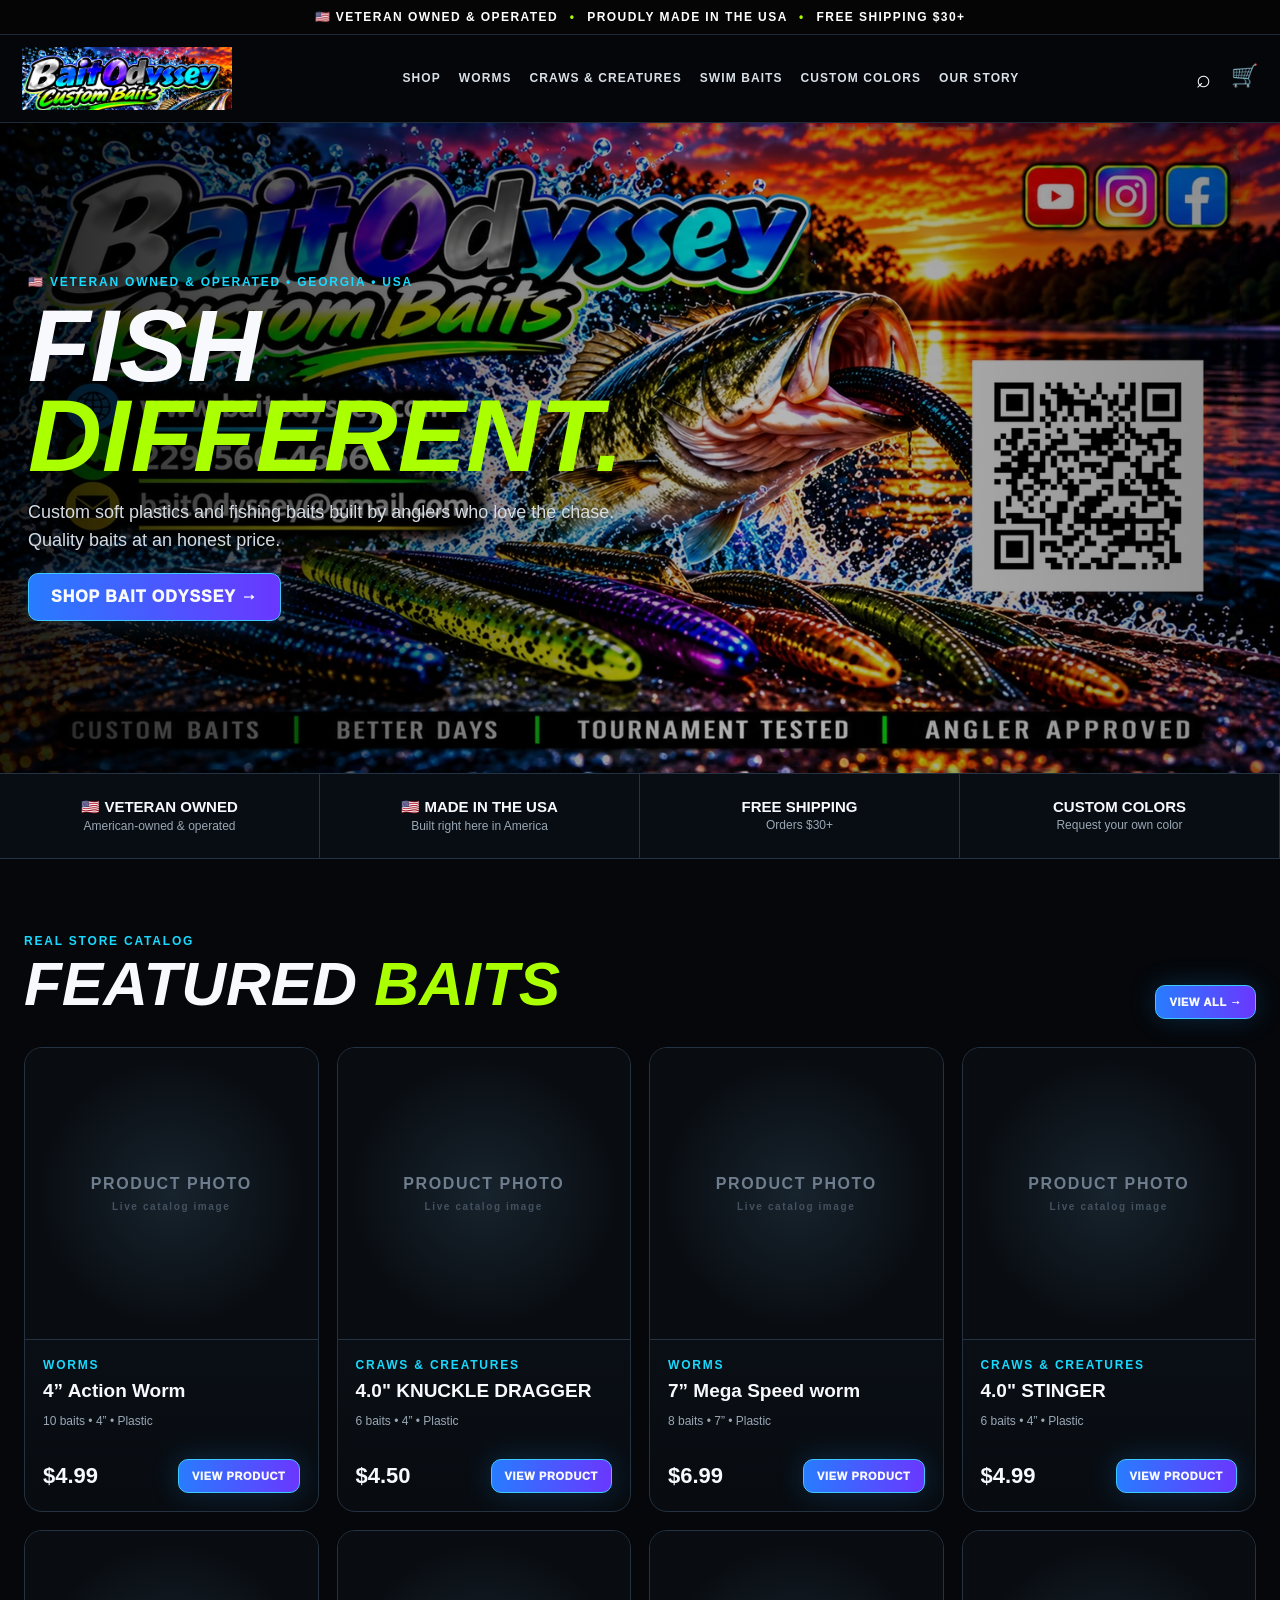
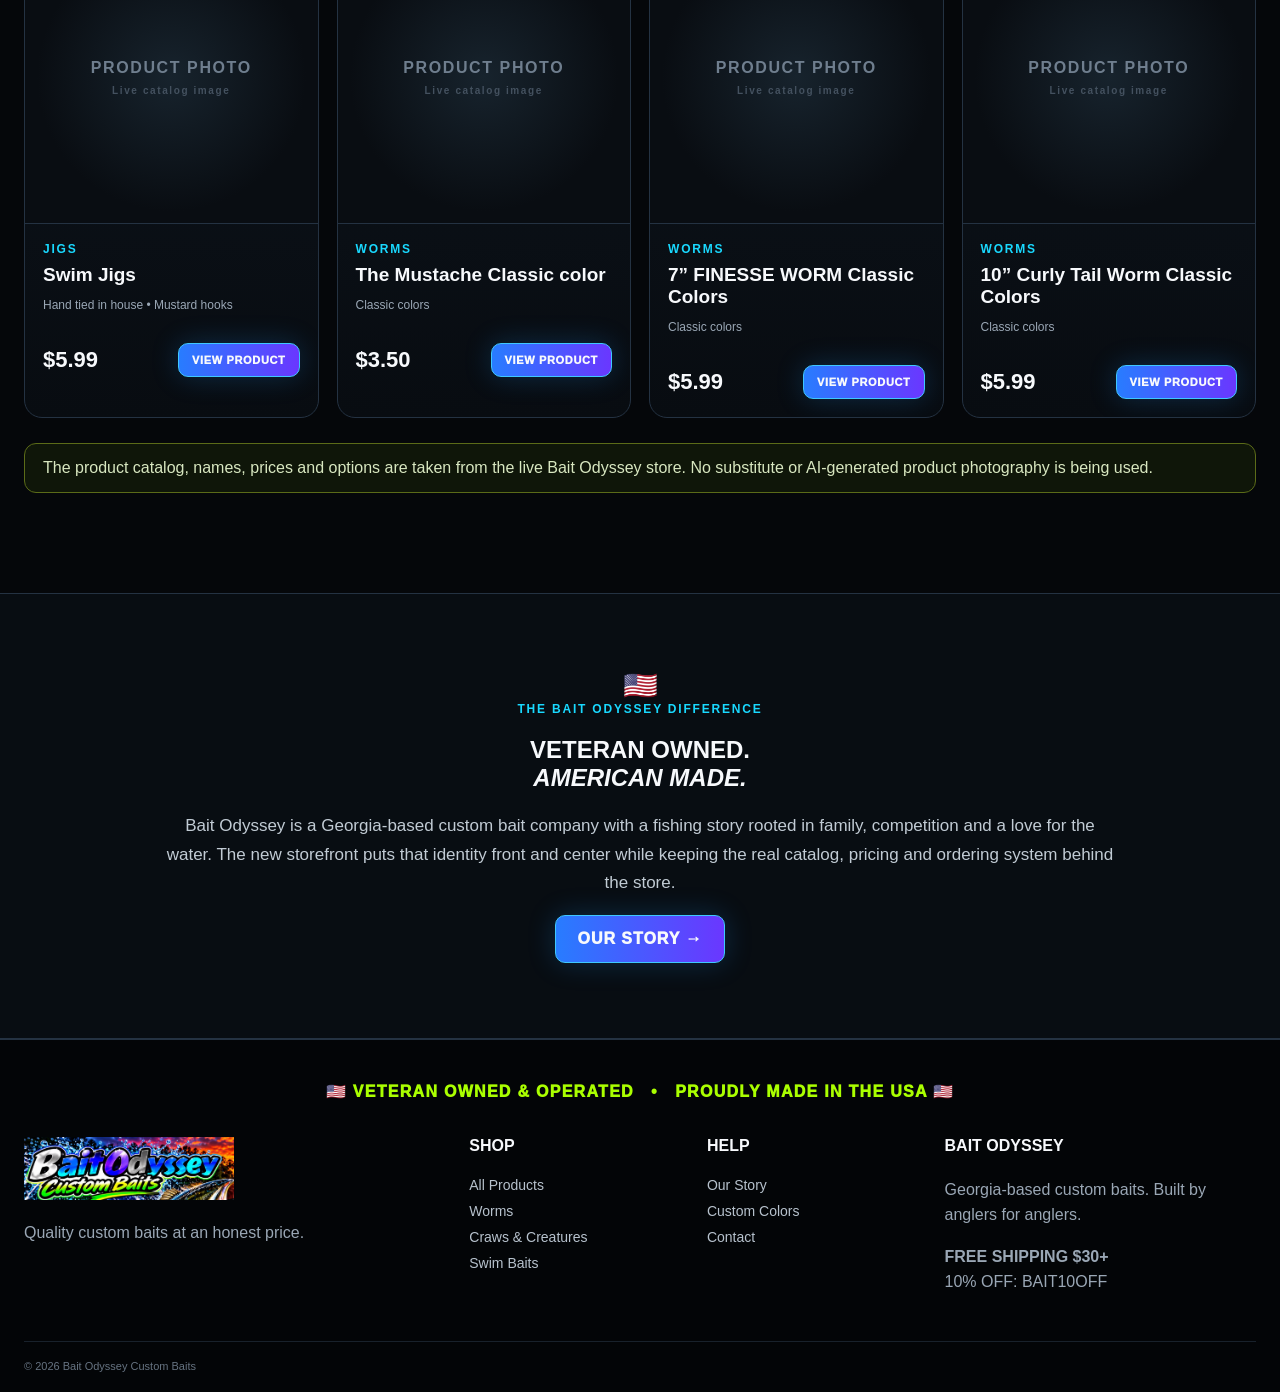
==== commit 0386ce28: "Add files via upload" ====
--- a/index.html
+++ b/index.html
@@ -2,7 +2,7 @@
 <header class="site-header">
   <div class="promo">🇺🇸 VETERAN OWNED & OPERATED <span>•</span> PROUDLY MADE IN THE USA <span>•</span> FREE SHIPPING $30+</div>
   <nav>
-    <a class="brand" href="index.html"><img src="assets/logo.png" alt="Bait Odyssey Custom Baits"></a>
+    <a class="brand" href="index.html"><img src="bait-odyssey-logo.png" alt="Bait Odyssey Custom Baits"></a>
     <div class="links">
       <a href="shop.html">SHOP</a><a href="worms.html">WORMS</a><a href="craws.html">CRAWS & CREATURES</a><a href="swim-baits.html">SWIM BAITS</a><a href="custom-colors.html">CUSTOM COLORS</a><a href="about.html">OUR STORY</a>
     </div>
@@ -96,7 +96,7 @@
 <footer>
   <div class="flagline">🇺🇸 VETERAN OWNED & OPERATED &nbsp; • &nbsp; PROUDLY MADE IN THE USA 🇺🇸</div>
   <div class="footer-grid">
-    <div><img src="assets/logo.png" class="footer-logo" alt="Bait Odyssey Custom Baits"><p>Quality custom baits at an honest price.</p></div>
+    <div><img src="bait-odyssey-logo.png" class="footer-logo" alt="Bait Odyssey Custom Baits"><p>Quality custom baits at an honest price.</p></div>
     <div><h4>SHOP</h4><a href="shop.html">All Products</a><a href="worms.html">Worms</a><a href="craws.html">Craws & Creatures</a><a href="swim-baits.html">Swim Baits</a></div>
     <div><h4>HELP</h4><a href="about.html">Our Story</a><a href="custom-colors.html">Custom Colors</a><a href="contact.html">Contact</a></div>
     <div><h4>BAIT ODYSSEY</h4><p>Georgia-based custom baits. Built by anglers for anglers.</p><p><strong>FREE SHIPPING $30+</strong><br>10% OFF: BAIT10OFF</p></div>
--- a/styles.css
+++ b/styles.css
@@ -1,3 +1,3 @@
 
 :root{--lime:#aaff00;--cyan:#19d9ff;--blue:#287cff;--ink:#05070a;--panel:#0c1118;--line:#243242;--muted:#9aa7b5;--white:#f7f9fc}
-*{box-sizing:border-box}html{scroll-behavior:smooth}body{margin:0;background:var(--ink);color:var(--white);font-family:Inter,Arial,sans-serif}a{color:inherit;text-decoration:none}.promo{text-align:center;background:#050505;border-bottom:1px solid #1e2935;color:#fff;font-size:12px;font-weight:900;letter-spacing:.12em;padding:10px}.promo span{color:var(--lime);margin:0 7px}.site-header{position:sticky;top:0;z-index:20;background:rgba(5,7,10,.94);backdrop-filter:blur(14px);border-bottom:1px solid #1d2a37}.site-header nav{max-width:1400px;margin:auto;display:flex;align-items:center;gap:26px;padding:12px 22px}.brand img{width:210px;display:block}.links{display:flex;gap:18px;align-items:center;flex:1;justify-content:center}.links a{font-size:12px;font-weight:900;letter-spacing:.09em;color:#d9e0e7}.links a:hover{color:var(--lime)}.actions{display:flex;gap:14px;font-size:22px}.actions button{background:none;border:0;color:#fff;font-size:25px}.hero{min-height:650px;background:linear-gradient(90deg,rgba(0,0,0,.88),rgba(0,0,0,.28) 58%,rgba(0,0,0,.45)),url("assets/brand-scene.jpg") center/cover;display:flex;align-items:flex-end}.hero-copy{max-width:1400px;width:100%;margin:auto;padding:80px 28px}.hero h1{font-size:clamp(48px,8vw,104px);line-height:.88;margin:12px 0;font-style:italic;text-transform:uppercase}.hero h1 em{color:var(--lime);font-style:italic}.eyebrow{font-size:12px;font-weight:900;letter-spacing:.15em;color:var(--cyan);text-transform:uppercase}.hero p{max-width:600px;color:#d4dbe2;font-size:18px;line-height:1.55}.btn{display:inline-flex;align-items:center;justify-content:center;background:linear-gradient(90deg,var(--blue),#6a37ff);border:1px solid #3fc7ff;border-radius:10px;padding:14px 22px;font-weight:950;letter-spacing:.06em;box-shadow:0 0 28px rgba(34,148,255,.22)}.btn:hover{filter:brightness(1.15)}.btn.small{padding:10px 13px;font-size:11px}.trust{display:grid;grid-template-columns:repeat(4,1fr);background:#080d13;border-top:1px solid var(--line);border-bottom:1px solid var(--line)}.trust div{padding:24px;text-align:center;border-right:1px solid var(--line)}.trust strong{display:block;font-size:15px}.trust span{color:var(--muted);font-size:12px}.section{max-width:1400px;margin:auto;padding:75px 24px}.section-head{display:flex;justify-content:space-between;align-items:end;gap:20px;margin-bottom:28px}.section h2{font-size:clamp(34px,5vw,62px);margin:0;font-style:italic}.section h2 em{color:var(--lime)}.grid{display:grid;grid-template-columns:repeat(4,1fr);gap:18px}.product-card{background:linear-gradient(180deg,#0d141c,#080c11);border:1px solid var(--line);border-radius:18px;overflow:hidden}.photo-slot{aspect-ratio:1/1;display:flex;flex-direction:column;align-items:center;justify-content:center;background:radial-gradient(circle at center,#17232d 0,#090d12 65%);border-bottom:1px solid var(--line);color:#6f7e8e;letter-spacing:.1em;font-weight:900}.photo-slot small{font-size:10px;margin-top:8px;color:#44515f}.product-body{padding:18px}.product-body h3{font-size:19px;margin:8px 0}.product-body p{color:var(--muted);font-size:12px;min-height:30px}.product-row{display:flex;justify-content:space-between;align-items:center;gap:12px;margin-top:15px}.product-row strong{font-size:22px}.story{background:#080d12;border-block:1px solid var(--line)}.story-inner{max-width:1000px;margin:auto;text-align:center;padding:75px 24px}.story-inner p{color:#c1cbd4;line-height:1.7;font-size:17px}.flag{font-size:28px}.cat-grid{display:grid;grid-template-columns:repeat(3,1fr);gap:18px}.cat{min-height:230px;padding:30px;border:1px solid var(--line);border-radius:18px;background:linear-gradient(135deg,#111a22,#080b10);display:flex;flex-direction:column;justify-content:end}.cat h3{font-size:28px;margin:8px 0}.cat p{color:var(--muted)}footer{border-top:1px solid var(--line);background:#030507;padding:42px 24px 20px}.flagline{text-align:center;color:var(--lime);font-weight:950;letter-spacing:.08em;margin-bottom:36px}.footer-grid{max-width:1400px;margin:auto;display:grid;grid-template-columns:2fr 1fr 1fr 1.5fr;gap:30px}.footer-logo{width:210px}.footer-grid p{color:var(--muted);line-height:1.6}.footer-grid h4{margin-top:0}.footer-grid a{display:block;color:#b7c2cd;margin:10px 0;font-size:14px}.copyright{max-width:1400px;margin:30px auto 0;padding-top:18px;border-top:1px solid #18212b;color:#667381;font-size:11px}.notice{border:1px solid #5b6b18;background:rgba(170,255,0,.06);padding:15px 18px;border-radius:12px;color:#d8e7c0;margin:25px 0}.detail{max-width:1000px;margin:auto;padding:80px 24px}.detail h1{font-size:clamp(42px,7vw,82px);margin:10px 0}.cart-box{background:#0c1118;border:1px solid var(--line);padding:28px;border-radius:18px}.searchbar{width:100%;background:#0b1117;border:1px solid var(--line);border-radius:10px;padding:15px;color:#fff;margin-bottom:25px}@media(max-width:900px){.links{display:none}.site-header nav{justify-content:space-between}.hero{min-height:560px}.hero-copy{padding:50px 20px}.trust{grid-template-columns:repeat(2,1fr)}.grid{grid-template-columns:repeat(2,1fr)}.cat-grid{grid-template-columns:1fr}.footer-grid{grid-template-columns:1fr 1fr}}@media(max-width:560px){.brand img{width:170px}.hero{min-height:500px}.grid{grid-template-columns:1fr}.trust{grid-template-columns:1fr 1fr}.trust div{padding:18px 8px}.section{padding:52px 16px}.section-head{align-items:start;flex-direction:column}.footer-grid{grid-template-columns:1fr}.promo{font-size:10px}.photo-slot{aspect-ratio:1.2/1}}
+*{box-sizing:border-box}html{scroll-behavior:smooth}body{margin:0;background:var(--ink);color:var(--white);font-family:Inter,Arial,sans-serif}a{color:inherit;text-decoration:none}.promo{text-align:center;background:#050505;border-bottom:1px solid #1e2935;color:#fff;font-size:12px;font-weight:900;letter-spacing:.12em;padding:10px}.promo span{color:var(--lime);margin:0 7px}.site-header{position:sticky;top:0;z-index:20;background:rgba(5,7,10,.94);backdrop-filter:blur(14px);border-bottom:1px solid #1d2a37}.site-header nav{max-width:1400px;margin:auto;display:flex;align-items:center;gap:26px;padding:12px 22px}.brand img{width:210px;display:block}.links{display:flex;gap:18px;align-items:center;flex:1;justify-content:center}.links a{font-size:12px;font-weight:900;letter-spacing:.09em;color:#d9e0e7}.links a:hover{color:var(--lime)}.actions{display:flex;gap:14px;font-size:22px}.actions button{background:none;border:0;color:#fff;font-size:25px}.hero{min-height:650px;background:linear-gradient(90deg,rgba(0,0,0,.88),rgba(0,0,0,.28) 58%,rgba(0,0,0,.45)),url("bait-odyssey-hero.jpg") center/cover;display:flex;align-items:flex-end}.hero-copy{max-width:1400px;width:100%;margin:auto;padding:80px 28px}.hero h1{font-size:clamp(48px,8vw,104px);line-height:.88;margin:12px 0;font-style:italic;text-transform:uppercase}.hero h1 em{color:var(--lime);font-style:italic}.eyebrow{font-size:12px;font-weight:900;letter-spacing:.15em;color:var(--cyan);text-transform:uppercase}.hero p{max-width:600px;color:#d4dbe2;font-size:18px;line-height:1.55}.btn{display:inline-flex;align-items:center;justify-content:center;background:linear-gradient(90deg,var(--blue),#6a37ff);border:1px solid #3fc7ff;border-radius:10px;padding:14px 22px;font-weight:950;letter-spacing:.06em;box-shadow:0 0 28px rgba(34,148,255,.22)}.btn:hover{filter:brightness(1.15)}.btn.small{padding:10px 13px;font-size:11px}.trust{display:grid;grid-template-columns:repeat(4,1fr);background:#080d13;border-top:1px solid var(--line);border-bottom:1px solid var(--line)}.trust div{padding:24px;text-align:center;border-right:1px solid var(--line)}.trust strong{display:block;font-size:15px}.trust span{color:var(--muted);font-size:12px}.section{max-width:1400px;margin:auto;padding:75px 24px}.section-head{display:flex;justify-content:space-between;align-items:end;gap:20px;margin-bottom:28px}.section h2{font-size:clamp(34px,5vw,62px);margin:0;font-style:italic}.section h2 em{color:var(--lime)}.grid{display:grid;grid-template-columns:repeat(4,1fr);gap:18px}.product-card{background:linear-gradient(180deg,#0d141c,#080c11);border:1px solid var(--line);border-radius:18px;overflow:hidden}.photo-slot{aspect-ratio:1/1;display:flex;flex-direction:column;align-items:center;justify-content:center;background:radial-gradient(circle at center,#17232d 0,#090d12 65%);border-bottom:1px solid var(--line);color:#6f7e8e;letter-spacing:.1em;font-weight:900}.photo-slot small{font-size:10px;margin-top:8px;color:#44515f}.product-body{padding:18px}.product-body h3{font-size:19px;margin:8px 0}.product-body p{color:var(--muted);font-size:12px;min-height:30px}.product-row{display:flex;justify-content:space-between;align-items:center;gap:12px;margin-top:15px}.product-row strong{font-size:22px}.story{background:#080d12;border-block:1px solid var(--line)}.story-inner{max-width:1000px;margin:auto;text-align:center;padding:75px 24px}.story-inner p{color:#c1cbd4;line-height:1.7;font-size:17px}.flag{font-size:28px}.cat-grid{display:grid;grid-template-columns:repeat(3,1fr);gap:18px}.cat{min-height:230px;padding:30px;border:1px solid var(--line);border-radius:18px;background:linear-gradient(135deg,#111a22,#080b10);display:flex;flex-direction:column;justify-content:end}.cat h3{font-size:28px;margin:8px 0}.cat p{color:var(--muted)}footer{border-top:1px solid var(--line);background:#030507;padding:42px 24px 20px}.flagline{text-align:center;color:var(--lime);font-weight:950;letter-spacing:.08em;margin-bottom:36px}.footer-grid{max-width:1400px;margin:auto;display:grid;grid-template-columns:2fr 1fr 1fr 1.5fr;gap:30px}.footer-logo{width:210px}.footer-grid p{color:var(--muted);line-height:1.6}.footer-grid h4{margin-top:0}.footer-grid a{display:block;color:#b7c2cd;margin:10px 0;font-size:14px}.copyright{max-width:1400px;margin:30px auto 0;padding-top:18px;border-top:1px solid #18212b;color:#667381;font-size:11px}.notice{border:1px solid #5b6b18;background:rgba(170,255,0,.06);padding:15px 18px;border-radius:12px;color:#d8e7c0;margin:25px 0}.detail{max-width:1000px;margin:auto;padding:80px 24px}.detail h1{font-size:clamp(42px,7vw,82px);margin:10px 0}.cart-box{background:#0c1118;border:1px solid var(--line);padding:28px;border-radius:18px}.searchbar{width:100%;background:#0b1117;border:1px solid var(--line);border-radius:10px;padding:15px;color:#fff;margin-bottom:25px}@media(max-width:900px){.links{display:none}.site-header nav{justify-content:space-between}.hero{min-height:560px}.hero-copy{padding:50px 20px}.trust{grid-template-columns:repeat(2,1fr)}.grid{grid-template-columns:repeat(2,1fr)}.cat-grid{grid-template-columns:1fr}.footer-grid{grid-template-columns:1fr 1fr}}@media(max-width:560px){.brand img{width:170px}.hero{min-height:500px}.grid{grid-template-columns:1fr}.trust{grid-template-columns:1fr 1fr}.trust div{padding:18px 8px}.section{padding:52px 16px}.section-head{align-items:start;flex-direction:column}.footer-grid{grid-template-columns:1fr}.promo{font-size:10px}.photo-slot{aspect-ratio:1.2/1}}
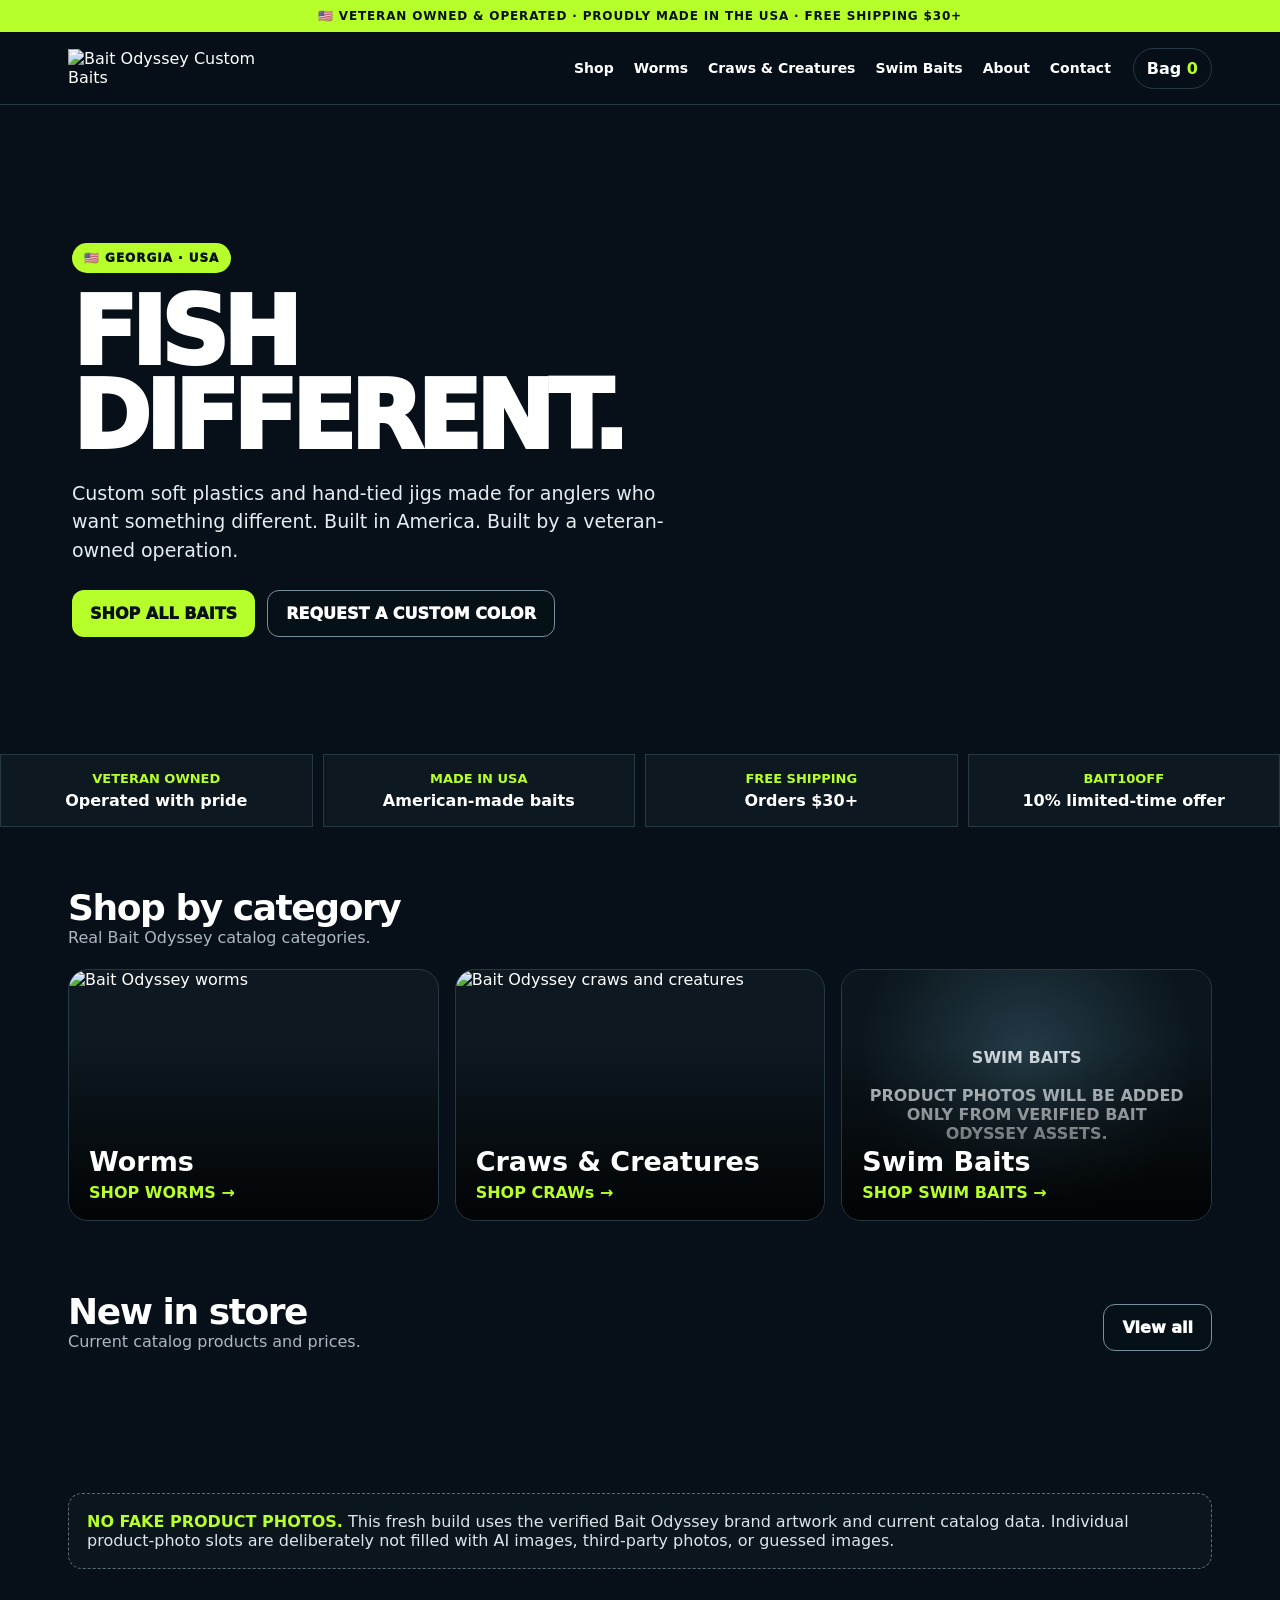
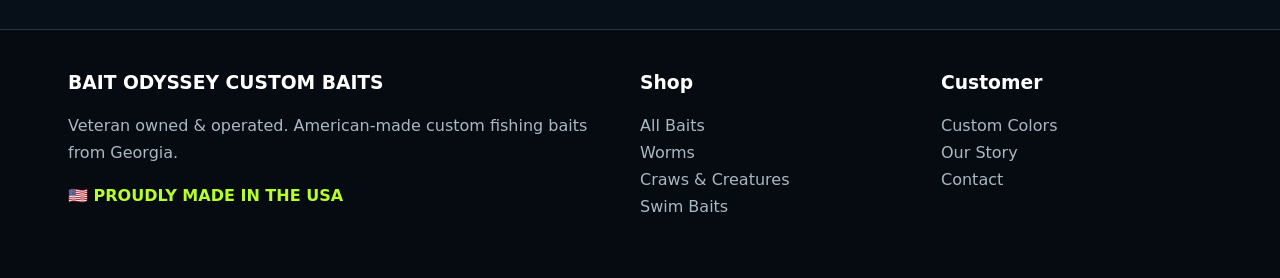
==== commit a3b2f37c: "Add files via upload" ====
--- a/index.html
+++ b/index.html
@@ -1,106 +1,15 @@
-<!doctype html><html><head><meta charset="utf-8"><meta name="viewport" content="width=device-width,initial-scale=1"><title>Bait Odyssey Custom Baits | Veteran Owned</title><link rel="stylesheet" href="styles.css"></head><body>
-<header class="site-header">
-  <div class="promo">🇺🇸 VETERAN OWNED & OPERATED <span>•</span> PROUDLY MADE IN THE USA <span>•</span> FREE SHIPPING $30+</div>
-  <nav>
-    <a class="brand" href="index.html"><img src="bait-odyssey-logo.png" alt="Bait Odyssey Custom Baits"></a>
-    <div class="links">
-      <a href="shop.html">SHOP</a><a href="worms.html">WORMS</a><a href="craws.html">CRAWS & CREATURES</a><a href="swim-baits.html">SWIM BAITS</a><a href="custom-colors.html">CUSTOM COLORS</a><a href="about.html">OUR STORY</a>
-    </div>
-    <div class="actions"><button aria-label="Search">⌕</button><a href="cart.html" aria-label="Cart">🛒</a></div>
-  </nav>
-</header>
-
-<section class="hero"><div class="hero-copy"><div class="eyebrow">🇺🇸 VETERAN OWNED & OPERATED • GEORGIA • USA</div><h1>FISH<br><em>DIFFERENT.</em></h1><p>Custom soft plastics and fishing baits built by anglers who love the chase. Quality baits at an honest price.</p><a class="btn" href="shop.html">SHOP BAIT ODYSSEY →</a></div></section>
-<div class="trust"><div><strong>🇺🇸 VETERAN OWNED</strong><span>American-owned & operated</span></div><div><strong>🇺🇸 MADE IN THE USA</strong><span>Built right here in America</span></div><div><strong>FREE SHIPPING</strong><span>Orders $30+</span></div><div><strong>CUSTOM COLORS</strong><span>Request your own color</span></div></div>
-<section class="section"><div class="section-head"><div><div class="eyebrow">REAL STORE CATALOG</div><h2>FEATURED <em>BAITS</em></h2></div><a class="btn small" href="shop.html">VIEW ALL →</a></div><div class="grid">
-        <article class="product-card">
-          <div class="photo-slot"><span>PRODUCT PHOTO</span><small>Live catalog image</small></div>
-          <div class="product-body">
-            <div class="eyebrow">Worms</div>
-            <h3>4” Action Worm</h3>
-            <p>10 baits • 4” • Plastic</p>
-            <div class="product-row"><strong>$4.99</strong><a class="btn small" href="product.html?product=4-action-worm">VIEW PRODUCT</a></div>
-          </div>
-        </article>
-
-        <article class="product-card">
-          <div class="photo-slot"><span>PRODUCT PHOTO</span><small>Live catalog image</small></div>
-          <div class="product-body">
-            <div class="eyebrow">Craws &amp; Creatures</div>
-            <h3>4.0&quot; KNUCKLE DRAGGER</h3>
-            <p>6 baits • 4” • Plastic</p>
-            <div class="product-row"><strong>$4.50</strong><a class="btn small" href="product.html?product=4-0-knuckle-dragger">VIEW PRODUCT</a></div>
-          </div>
-        </article>
-
-        <article class="product-card">
-          <div class="photo-slot"><span>PRODUCT PHOTO</span><small>Live catalog image</small></div>
-          <div class="product-body">
-            <div class="eyebrow">Worms</div>
-            <h3>7” Mega Speed worm</h3>
-            <p>8 baits • 7” • Plastic</p>
-            <div class="product-row"><strong>$6.99</strong><a class="btn small" href="product.html?product=7-mega-speed-worm">VIEW PRODUCT</a></div>
-          </div>
-        </article>
-
-        <article class="product-card">
-          <div class="photo-slot"><span>PRODUCT PHOTO</span><small>Live catalog image</small></div>
-          <div class="product-body">
-            <div class="eyebrow">Craws &amp; Creatures</div>
-            <h3>4.0&quot; STINGER</h3>
-            <p>6 baits • 4” • Plastic</p>
-            <div class="product-row"><strong>$4.99</strong><a class="btn small" href="product.html?product=4-0-stinger">VIEW PRODUCT</a></div>
-          </div>
-        </article>
-
-        <article class="product-card">
-          <div class="photo-slot"><span>PRODUCT PHOTO</span><small>Live catalog image</small></div>
-          <div class="product-body">
-            <div class="eyebrow">Jigs</div>
-            <h3>Swim Jigs</h3>
-            <p>Hand tied in house • Mustard hooks</p>
-            <div class="product-row"><strong>$5.99</strong><a class="btn small" href="product.html?product=swim-jigs">VIEW PRODUCT</a></div>
-          </div>
-        </article>
-
-        <article class="product-card">
-          <div class="photo-slot"><span>PRODUCT PHOTO</span><small>Live catalog image</small></div>
-          <div class="product-body">
-            <div class="eyebrow">Worms</div>
-            <h3>The Mustache Classic color</h3>
-            <p>Classic colors</p>
-            <div class="product-row"><strong>$3.50</strong><a class="btn small" href="product.html?product=the-mustache-classic-color">VIEW PRODUCT</a></div>
-          </div>
-        </article>
-
-        <article class="product-card">
-          <div class="photo-slot"><span>PRODUCT PHOTO</span><small>Live catalog image</small></div>
-          <div class="product-body">
-            <div class="eyebrow">Worms</div>
-            <h3>7” FINESSE WORM Classic Colors</h3>
-            <p>Classic colors</p>
-            <div class="product-row"><strong>$5.99</strong><a class="btn small" href="product.html?product=7-finesse-worm-classic-colors">VIEW PRODUCT</a></div>
-          </div>
-        </article>
-
-        <article class="product-card">
-          <div class="photo-slot"><span>PRODUCT PHOTO</span><small>Live catalog image</small></div>
-          <div class="product-body">
-            <div class="eyebrow">Worms</div>
-            <h3>10” Curly Tail Worm Classic Colors</h3>
-            <p>Classic colors</p>
-            <div class="product-row"><strong>$5.99</strong><a class="btn small" href="product.html?product=10-curly-tail-worm-classic-colors">VIEW PRODUCT</a></div>
-          </div>
-        </article></div><div class="notice">The product catalog, names, prices and options are taken from the live Bait Odyssey store. No substitute or AI-generated product photography is being used.</div></section>
-<section class="story"><div class="story-inner"><div class="flag">🇺🇸</div><div class="eyebrow">THE BAIT ODYSSEY DIFFERENCE</div><h2>VETERAN OWNED.<br><em>AMERICAN MADE.</em></h2><p>Bait Odyssey is a Georgia-based custom bait company with a fishing story rooted in family, competition and a love for the water. The new storefront puts that identity front and center while keeping the real catalog, pricing and ordering system behind the store.</p><a class="btn" href="about.html">OUR STORY →</a></div></section>
-<footer>
-  <div class="flagline">🇺🇸 VETERAN OWNED & OPERATED &nbsp; • &nbsp; PROUDLY MADE IN THE USA 🇺🇸</div>
-  <div class="footer-grid">
-    <div><img src="bait-odyssey-logo.png" class="footer-logo" alt="Bait Odyssey Custom Baits"><p>Quality custom baits at an honest price.</p></div>
-    <div><h4>SHOP</h4><a href="shop.html">All Products</a><a href="worms.html">Worms</a><a href="craws.html">Craws & Creatures</a><a href="swim-baits.html">Swim Baits</a></div>
-    <div><h4>HELP</h4><a href="about.html">Our Story</a><a href="custom-colors.html">Custom Colors</a><a href="contact.html">Contact</a></div>
-    <div><h4>BAIT ODYSSEY</h4><p>Georgia-based custom baits. Built by anglers for anglers.</p><p><strong>FREE SHIPPING $30+</strong><br>10% OFF: BAIT10OFF</p></div>
-  </div>
-  <div class="copyright">© 2026 Bait Odyssey Custom Baits</div>
-</footer>
-</body></html>+<!doctype html><html lang="en"><head><meta charset="utf-8"><meta name="viewport" content="width=device-width,initial-scale=1"><title>Home · Bait Odyssey Custom Baits</title><link rel="stylesheet" href="styles.css"></head><body>
+<div class="topbar">🇺🇸 VETERAN OWNED & OPERATED · PROUDLY MADE IN THE USA · FREE SHIPPING $30+</div>
+<header><nav class="nav"><a class="brand" href="index.html"><img src="assets/bait-odyssey-logo.png" alt="Bait Odyssey Custom Baits"></a><div class="navlinks"><a href="shop.html">Shop</a><a href="worms.html">Worms</a><a href="craws.html">Craws & Creatures</a><a href="swim-baits.html">Swim Baits</a><a href="about.html">About</a><a href="contact.html">Contact</a></div><a class="cart" href="cart.html">Bag <b data-cart-count>0</b></a></nav></header>
+<main>
+<section class="hero"><div class="hero-inner"><span class="eyebrow">🇺🇸 GEORGIA · USA</span><h1>FISH<br>DIFFERENT.</h1><p>Custom soft plastics and hand-tied jigs made for anglers who want something different. Built in America. Built by a veteran-owned operation.</p><div class="buttons"><a class="btn primary" href="shop.html">SHOP ALL BAITS</a><a class="btn secondary" href="custom-colors.html">REQUEST A CUSTOM COLOR</a></div></div></section>
+<div class="trust"><div><strong>VETERAN OWNED</strong>Operated with pride</div><div><strong>MADE IN USA</strong>American-made baits</div><div><strong>FREE SHIPPING</strong>Orders $30+</div><div><strong>BAIT10OFF</strong>10% limited-time offer</div></div>
+<section class="wrap"><div class="section-head"><div><h2>Shop by category</h2><p>Real Bait Odyssey catalog categories.</p></div></div><div class="category-grid">
+<a class="category" href="worms.html"><img src="https://dhgf5mcbrms62.cloudfront.net/106763269/call-to-action-jW4j3T/Ztvxegp-200x200.jpg" alt="Bait Odyssey worms"><div class="cat-copy"><h3>Worms</h3><span>SHOP WORMS →</span></div></a>
+<a class="category" href="craws.html"><img src="https://dhgf5mcbrms62.cloudfront.net/106763269/call-to-action-4TtsjR/ffDQyuK-200x200.jpg" alt="Bait Odyssey craws and creatures"><div class="cat-copy"><h3>Craws & Creatures</h3><span>SHOP CRAWs →</span></div></a>
+<a class="category" href="swim-baits.html"><div class="photo-missing" style="height:250px">SWIM BAITS<br><br>PRODUCT PHOTOS WILL BE ADDED ONLY FROM VERIFIED BAIT ODYSSEY ASSETS.</div><div class="cat-copy"><h3>Swim Baits</h3><span>SHOP SWIM BAITS →</span></div></a>
+</div></section>
+<section class="wrap" style="padding-top:10px"><div class="section-head"><div><h2>New in store</h2><p>Current catalog products and prices.</p></div><a class="btn secondary" href="shop.html">View all</a></div><div class="grid" id="productGrid"></div></section>
+<section class="wrap"><div class="note"><strong>NO FAKE PRODUCT PHOTOS.</strong> This fresh build uses the verified Bait Odyssey brand artwork and current catalog data. Individual product-photo slots are deliberately not filled with AI images, third-party photos, or guessed images.</div></section>
+</main>
+<footer><div class="footer"><div><h3>BAIT ODYSSEY CUSTOM BAITS</h3><p>Veteran owned & operated. American-made custom fishing baits from Georgia.</p><p class="made">🇺🇸 PROUDLY MADE IN THE USA</p></div><div><h3>Shop</h3><p><a href="shop.html">All Baits</a><br><a href="worms.html">Worms</a><br><a href="craws.html">Craws & Creatures</a><br><a href="swim-baits.html">Swim Baits</a></p></div><div><h3>Customer</h3><p><a href="custom-colors.html">Custom Colors</a><br><a href="about.html">Our Story</a><br><a href="contact.html">Contact</a></p></div></div></footer><script src="app.js"></script></body></html>
--- a/styles.css
+++ b/styles.css
@@ -1,3 +1,19 @@
 
-:root{--lime:#aaff00;--cyan:#19d9ff;--blue:#287cff;--ink:#05070a;--panel:#0c1118;--line:#243242;--muted:#9aa7b5;--white:#f7f9fc}
-*{box-sizing:border-box}html{scroll-behavior:smooth}body{margin:0;background:var(--ink);color:var(--white);font-family:Inter,Arial,sans-serif}a{color:inherit;text-decoration:none}.promo{text-align:center;background:#050505;border-bottom:1px solid #1e2935;color:#fff;font-size:12px;font-weight:900;letter-spacing:.12em;padding:10px}.promo span{color:var(--lime);margin:0 7px}.site-header{position:sticky;top:0;z-index:20;background:rgba(5,7,10,.94);backdrop-filter:blur(14px);border-bottom:1px solid #1d2a37}.site-header nav{max-width:1400px;margin:auto;display:flex;align-items:center;gap:26px;padding:12px 22px}.brand img{width:210px;display:block}.links{display:flex;gap:18px;align-items:center;flex:1;justify-content:center}.links a{font-size:12px;font-weight:900;letter-spacing:.09em;color:#d9e0e7}.links a:hover{color:var(--lime)}.actions{display:flex;gap:14px;font-size:22px}.actions button{background:none;border:0;color:#fff;font-size:25px}.hero{min-height:650px;background:linear-gradient(90deg,rgba(0,0,0,.88),rgba(0,0,0,.28) 58%,rgba(0,0,0,.45)),url("bait-odyssey-hero.jpg") center/cover;display:flex;align-items:flex-end}.hero-copy{max-width:1400px;width:100%;margin:auto;padding:80px 28px}.hero h1{font-size:clamp(48px,8vw,104px);line-height:.88;margin:12px 0;font-style:italic;text-transform:uppercase}.hero h1 em{color:var(--lime);font-style:italic}.eyebrow{font-size:12px;font-weight:900;letter-spacing:.15em;color:var(--cyan);text-transform:uppercase}.hero p{max-width:600px;color:#d4dbe2;font-size:18px;line-height:1.55}.btn{display:inline-flex;align-items:center;justify-content:center;background:linear-gradient(90deg,var(--blue),#6a37ff);border:1px solid #3fc7ff;border-radius:10px;padding:14px 22px;font-weight:950;letter-spacing:.06em;box-shadow:0 0 28px rgba(34,148,255,.22)}.btn:hover{filter:brightness(1.15)}.btn.small{padding:10px 13px;font-size:11px}.trust{display:grid;grid-template-columns:repeat(4,1fr);background:#080d13;border-top:1px solid var(--line);border-bottom:1px solid var(--line)}.trust div{padding:24px;text-align:center;border-right:1px solid var(--line)}.trust strong{display:block;font-size:15px}.trust span{color:var(--muted);font-size:12px}.section{max-width:1400px;margin:auto;padding:75px 24px}.section-head{display:flex;justify-content:space-between;align-items:end;gap:20px;margin-bottom:28px}.section h2{font-size:clamp(34px,5vw,62px);margin:0;font-style:italic}.section h2 em{color:var(--lime)}.grid{display:grid;grid-template-columns:repeat(4,1fr);gap:18px}.product-card{background:linear-gradient(180deg,#0d141c,#080c11);border:1px solid var(--line);border-radius:18px;overflow:hidden}.photo-slot{aspect-ratio:1/1;display:flex;flex-direction:column;align-items:center;justify-content:center;background:radial-gradient(circle at center,#17232d 0,#090d12 65%);border-bottom:1px solid var(--line);color:#6f7e8e;letter-spacing:.1em;font-weight:900}.photo-slot small{font-size:10px;margin-top:8px;color:#44515f}.product-body{padding:18px}.product-body h3{font-size:19px;margin:8px 0}.product-body p{color:var(--muted);font-size:12px;min-height:30px}.product-row{display:flex;justify-content:space-between;align-items:center;gap:12px;margin-top:15px}.product-row strong{font-size:22px}.story{background:#080d12;border-block:1px solid var(--line)}.story-inner{max-width:1000px;margin:auto;text-align:center;padding:75px 24px}.story-inner p{color:#c1cbd4;line-height:1.7;font-size:17px}.flag{font-size:28px}.cat-grid{display:grid;grid-template-columns:repeat(3,1fr);gap:18px}.cat{min-height:230px;padding:30px;border:1px solid var(--line);border-radius:18px;background:linear-gradient(135deg,#111a22,#080b10);display:flex;flex-direction:column;justify-content:end}.cat h3{font-size:28px;margin:8px 0}.cat p{color:var(--muted)}footer{border-top:1px solid var(--line);background:#030507;padding:42px 24px 20px}.flagline{text-align:center;color:var(--lime);font-weight:950;letter-spacing:.08em;margin-bottom:36px}.footer-grid{max-width:1400px;margin:auto;display:grid;grid-template-columns:2fr 1fr 1fr 1.5fr;gap:30px}.footer-logo{width:210px}.footer-grid p{color:var(--muted);line-height:1.6}.footer-grid h4{margin-top:0}.footer-grid a{display:block;color:#b7c2cd;margin:10px 0;font-size:14px}.copyright{max-width:1400px;margin:30px auto 0;padding-top:18px;border-top:1px solid #18212b;color:#667381;font-size:11px}.notice{border:1px solid #5b6b18;background:rgba(170,255,0,.06);padding:15px 18px;border-radius:12px;color:#d8e7c0;margin:25px 0}.detail{max-width:1000px;margin:auto;padding:80px 24px}.detail h1{font-size:clamp(42px,7vw,82px);margin:10px 0}.cart-box{background:#0c1118;border:1px solid var(--line);padding:28px;border-radius:18px}.searchbar{width:100%;background:#0b1117;border:1px solid var(--line);border-radius:10px;padding:15px;color:#fff;margin-bottom:25px}@media(max-width:900px){.links{display:none}.site-header nav{justify-content:space-between}.hero{min-height:560px}.hero-copy{padding:50px 20px}.trust{grid-template-columns:repeat(2,1fr)}.grid{grid-template-columns:repeat(2,1fr)}.cat-grid{grid-template-columns:1fr}.footer-grid{grid-template-columns:1fr 1fr}}@media(max-width:560px){.brand img{width:170px}.hero{min-height:500px}.grid{grid-template-columns:1fr}.trust{grid-template-columns:1fr 1fr}.trust div{padding:18px 8px}.section{padding:52px 16px}.section-head{align-items:start;flex-direction:column}.footer-grid{grid-template-columns:1fr}.promo{font-size:10px}.photo-slot{aspect-ratio:1.2/1}}
+:root{--ink:#071018;--panel:#0d1820;--panel2:#13232d;--lime:#b7ff2a;--blue:#16a8ff;--white:#fff;--muted:#aab8c2;--line:#263943;--max:1180px}
+*{box-sizing:border-box}html{scroll-behavior:smooth}body{margin:0;background:var(--ink);color:var(--white);font-family:Inter,system-ui,-apple-system,BlinkMacSystemFont,"Segoe UI",sans-serif}
+a{color:inherit;text-decoration:none}.topbar{background:var(--lime);color:#071018;text-align:center;font-weight:900;font-size:12px;letter-spacing:.07em;padding:9px 12px}
+header{position:sticky;top:0;z-index:20;background:rgba(7,16,24,.96);backdrop-filter:blur(14px);border-bottom:1px solid var(--line)}
+.nav{max-width:var(--max);margin:auto;min-height:72px;display:flex;align-items:center;gap:22px;padding:10px 18px}.brand img{width:190px;height:auto;display:block}.navlinks{display:flex;gap:20px;margin-left:auto;font-weight:800;font-size:14px}.navlinks a:hover{color:var(--lime)}
+.cart{border:1px solid var(--line);padding:10px 13px;border-radius:999px;font-weight:900}.cart b{color:var(--lime)}
+.hero{min-height:650px;background:linear-gradient(90deg,rgba(7,16,24,.94) 0%,rgba(7,16,24,.55) 45%,rgba(7,16,24,.18) 100%),url("assets/bait-odyssey-hero.jpg") center/cover;display:flex;align-items:flex-end}
+.hero-inner{max-width:var(--max);width:100%;margin:auto;padding:90px 22px 70px}.eyebrow{display:inline-block;background:var(--lime);color:#071018;padding:8px 12px;border-radius:999px;font-size:12px;font-weight:1000;letter-spacing:.08em}.hero h1{font-size:clamp(48px,8vw,94px);line-height:.9;margin:18px 0 18px;max-width:760px;font-weight:1000;letter-spacing:-.06em}.hero p{max-width:620px;color:#e6edf1;font-size:19px;line-height:1.5}.buttons{display:flex;gap:12px;flex-wrap:wrap;margin-top:26px}.btn{display:inline-flex;align-items:center;justify-content:center;border-radius:12px;padding:13px 18px;font-weight:1000}.btn.primary{background:var(--lime);color:#071018}.btn.secondary{border:1px solid #78909d;background:rgba(7,16,24,.65)}
+.wrap{max-width:var(--max);margin:auto;padding:60px 18px}.section-head{display:flex;justify-content:space-between;align-items:end;gap:20px;margin-bottom:22px}.section-head h2{font-size:36px;margin:0;letter-spacing:-.04em}.section-head p{color:var(--muted);margin:0}
+.trust{display:grid;grid-template-columns:repeat(4,1fr);gap:10px;margin-top:-1px}.trust div{background:var(--panel);border:1px solid var(--line);padding:16px;text-align:center;font-weight:900}.trust strong{display:block;color:var(--lime);font-size:13px;margin-bottom:5px}
+.category-grid{display:grid;grid-template-columns:repeat(3,1fr);gap:16px}.category{position:relative;min-height:250px;border:1px solid var(--line);border-radius:20px;overflow:hidden;background:var(--panel)}.category img{width:100%;height:250px;object-fit:cover;filter:saturate(1.05)}.category:after{content:"";position:absolute;inset:0;background:linear-gradient(transparent 30%,rgba(0,0,0,.85))}.category .cat-copy{position:absolute;z-index:2;left:20px;right:20px;bottom:18px}.category h3{font-size:27px;margin:0 0 6px}.category span{color:var(--lime);font-weight:900}
+.grid{display:grid;grid-template-columns:repeat(4,1fr);gap:14px}.card{background:var(--panel);border:1px solid var(--line);border-radius:18px;overflow:hidden}.photo-missing{height:210px;background:radial-gradient(circle at 50% 35%,#243b47,#0b151c 68%);display:flex;align-items:center;justify-content:center;text-align:center;padding:22px;color:#d7e0e5;font-weight:900}.card-body{padding:16px}.card h3{margin:0 0 8px;font-size:17px;line-height:1.1}.price{font-size:20px;font-weight:1000;color:var(--lime)}.meta{color:var(--muted);font-size:12px;margin-top:7px}.card .btn{width:100%;margin-top:13px}
+.note{border:1px dashed #5a6c76;background:#0b151c;padding:18px;border-radius:14px;color:#dce5e9}.note strong{color:var(--lime)}
+footer{border-top:1px solid var(--line);background:#050b10}.footer{max-width:var(--max);margin:auto;padding:42px 18px;display:grid;grid-template-columns:2fr 1fr 1fr;gap:30px}.footer h3{margin-top:0}.footer p,.footer a{color:var(--muted);line-height:1.7}.made{color:var(--lime)!important;font-weight:900}
+.detail{min-height:70vh}.detail-grid{display:grid;grid-template-columns:1.05fr .95fr;gap:34px}.detail-photo{min-height:520px;border-radius:24px;background:radial-gradient(circle at 50% 40%,#29434f,#091219 70%);border:1px solid var(--line);display:flex;align-items:center;justify-content:center;padding:40px;text-align:center}.detail-copy h1{font-size:clamp(40px,6vw,72px);line-height:.95;margin:0 0 12px}.detail-copy .bigprice{font-size:32px;color:var(--lime);font-weight:1000}.specs{display:grid;grid-template-columns:repeat(2,1fr);gap:10px;margin:25px 0}.spec{background:var(--panel);border:1px solid var(--line);padding:15px;border-radius:12px}.spec small{color:var(--muted);display:block}.spec b{display:block;margin-top:5px}
+.cart-page{min-height:70vh}.cart-row{display:grid;grid-template-columns:1fr auto auto;gap:18px;align-items:center;padding:18px 0;border-bottom:1px solid var(--line)}.qty{display:flex;align-items:center;gap:10px}.qty button{background:var(--panel2);color:white;border:1px solid var(--line);border-radius:8px;width:32px;height:32px}.empty{padding:60px 20px;text-align:center;background:var(--panel);border-radius:18px;border:1px solid var(--line)}
+@media(max-width:850px){.navlinks{display:none}.brand img{width:160px}.hero{min-height:620px}.trust{grid-template-columns:1fr 1fr}.category-grid{grid-template-columns:1fr}.grid{grid-template-columns:repeat(2,1fr)}.detail-grid{grid-template-columns:1fr}.detail-photo{min-height:340px}.footer{grid-template-columns:1fr}}
+@media(max-width:520px){.hero h1{font-size:54px}.grid{grid-template-columns:1fr}.trust{grid-template-columns:1fr}.nav{padding:9px 12px}.hero-inner{padding:70px 18px 55px}}
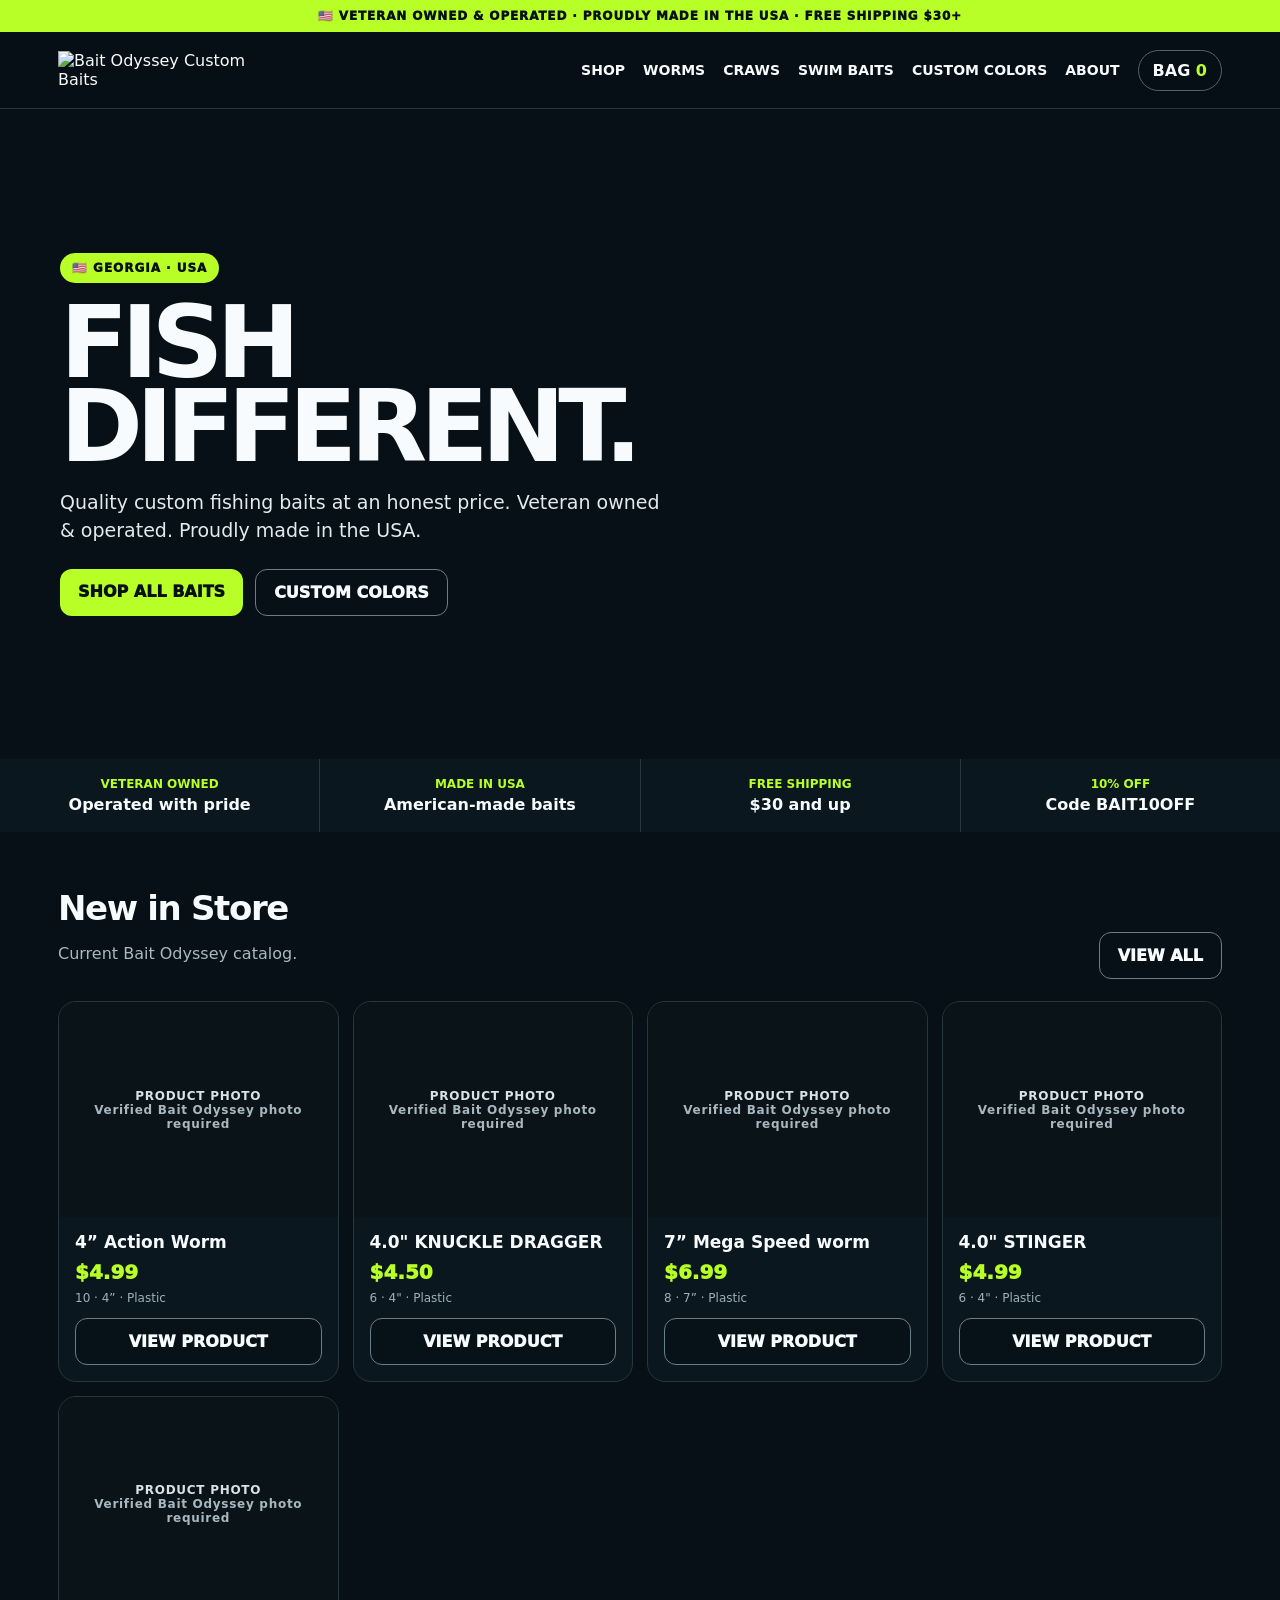
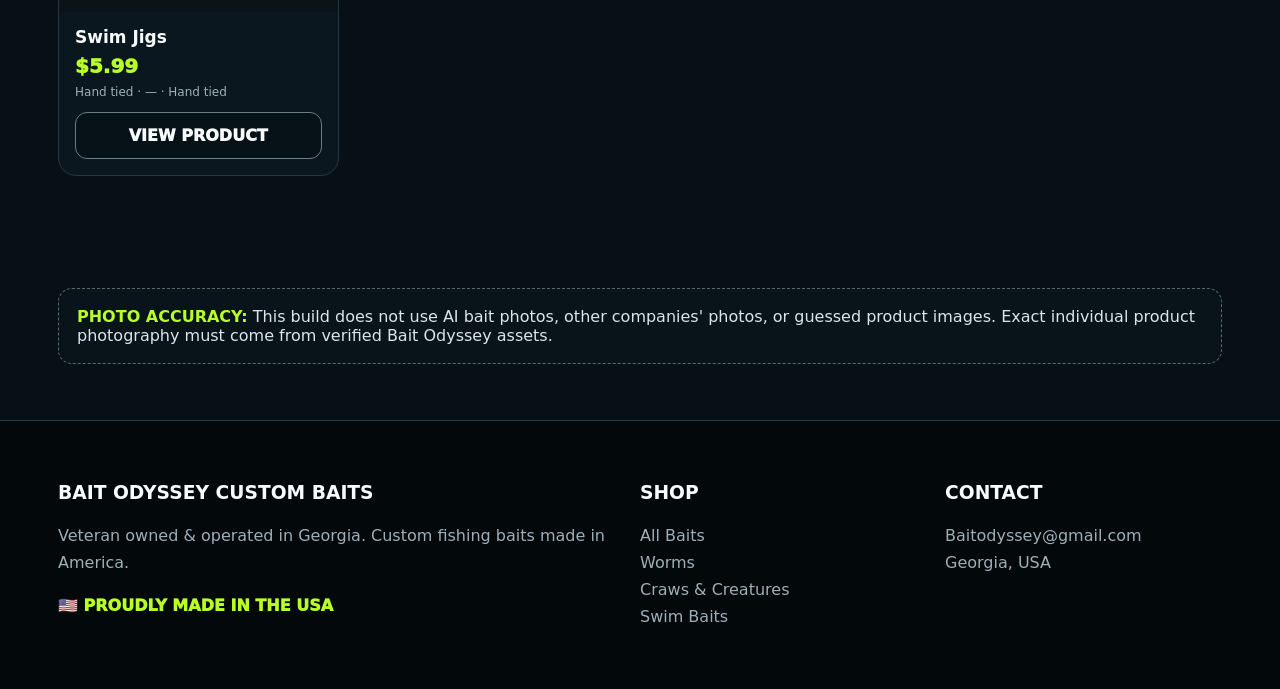
==== commit c6c50590: "Add files via upload" ====
--- a/index.html
+++ b/index.html
@@ -1,15 +1,5 @@
-<!doctype html><html lang="en"><head><meta charset="utf-8"><meta name="viewport" content="width=device-width,initial-scale=1"><title>Home · Bait Odyssey Custom Baits</title><link rel="stylesheet" href="styles.css"></head><body>
-<div class="topbar">🇺🇸 VETERAN OWNED & OPERATED · PROUDLY MADE IN THE USA · FREE SHIPPING $30+</div>
-<header><nav class="nav"><a class="brand" href="index.html"><img src="assets/bait-odyssey-logo.png" alt="Bait Odyssey Custom Baits"></a><div class="navlinks"><a href="shop.html">Shop</a><a href="worms.html">Worms</a><a href="craws.html">Craws & Creatures</a><a href="swim-baits.html">Swim Baits</a><a href="about.html">About</a><a href="contact.html">Contact</a></div><a class="cart" href="cart.html">Bag <b data-cart-count>0</b></a></nav></header>
-<main>
-<section class="hero"><div class="hero-inner"><span class="eyebrow">🇺🇸 GEORGIA · USA</span><h1>FISH<br>DIFFERENT.</h1><p>Custom soft plastics and hand-tied jigs made for anglers who want something different. Built in America. Built by a veteran-owned operation.</p><div class="buttons"><a class="btn primary" href="shop.html">SHOP ALL BAITS</a><a class="btn secondary" href="custom-colors.html">REQUEST A CUSTOM COLOR</a></div></div></section>
-<div class="trust"><div><strong>VETERAN OWNED</strong>Operated with pride</div><div><strong>MADE IN USA</strong>American-made baits</div><div><strong>FREE SHIPPING</strong>Orders $30+</div><div><strong>BAIT10OFF</strong>10% limited-time offer</div></div>
-<section class="wrap"><div class="section-head"><div><h2>Shop by category</h2><p>Real Bait Odyssey catalog categories.</p></div></div><div class="category-grid">
-<a class="category" href="worms.html"><img src="https://dhgf5mcbrms62.cloudfront.net/106763269/call-to-action-jW4j3T/Ztvxegp-200x200.jpg" alt="Bait Odyssey worms"><div class="cat-copy"><h3>Worms</h3><span>SHOP WORMS →</span></div></a>
-<a class="category" href="craws.html"><img src="https://dhgf5mcbrms62.cloudfront.net/106763269/call-to-action-4TtsjR/ffDQyuK-200x200.jpg" alt="Bait Odyssey craws and creatures"><div class="cat-copy"><h3>Craws & Creatures</h3><span>SHOP CRAWs →</span></div></a>
-<a class="category" href="swim-baits.html"><div class="photo-missing" style="height:250px">SWIM BAITS<br><br>PRODUCT PHOTOS WILL BE ADDED ONLY FROM VERIFIED BAIT ODYSSEY ASSETS.</div><div class="cat-copy"><h3>Swim Baits</h3><span>SHOP SWIM BAITS →</span></div></a>
-</div></section>
-<section class="wrap" style="padding-top:10px"><div class="section-head"><div><h2>New in store</h2><p>Current catalog products and prices.</p></div><a class="btn secondary" href="shop.html">View all</a></div><div class="grid" id="productGrid"></div></section>
-<section class="wrap"><div class="note"><strong>NO FAKE PRODUCT PHOTOS.</strong> This fresh build uses the verified Bait Odyssey brand artwork and current catalog data. Individual product-photo slots are deliberately not filled with AI images, third-party photos, or guessed images.</div></section>
-</main>
-<footer><div class="footer"><div><h3>BAIT ODYSSEY CUSTOM BAITS</h3><p>Veteran owned & operated. American-made custom fishing baits from Georgia.</p><p class="made">🇺🇸 PROUDLY MADE IN THE USA</p></div><div><h3>Shop</h3><p><a href="shop.html">All Baits</a><br><a href="worms.html">Worms</a><br><a href="craws.html">Craws & Creatures</a><br><a href="swim-baits.html">Swim Baits</a></p></div><div><h3>Customer</h3><p><a href="custom-colors.html">Custom Colors</a><br><a href="about.html">Our Story</a><br><a href="contact.html">Contact</a></p></div></div></footer><script src="app.js"></script></body></html>+<!doctype html><html lang="en"><head><meta charset="utf-8"><meta name="viewport" content="width=device-width,initial-scale=1"><title>Home · Bait Odyssey</title><link rel="stylesheet" href="styles.css"></head><body data-page="home">
+<div class="top">🇺🇸 VETERAN OWNED & OPERATED · PROUDLY MADE IN THE USA · FREE SHIPPING $30+</div>
+<header><nav class="nav"><a class="logo" href="index.html"><img src="assets/bait-odyssey-logo.png" alt="Bait Odyssey Custom Baits"></a><div class="links"><a href="shop.html">SHOP</a><a href="worms.html">WORMS</a><a href="craws.html">CRAWS</a><a href="swim-baits.html">SWIM BAITS</a><a href="custom-colors.html">CUSTOM COLORS</a><a href="about.html">ABOUT</a></div><a class="bag" href="cart.html">BAG <span data-count>0</span></a></nav></header>
+<main><section class="hero"><div class="hero-in"><span class="pill">🇺🇸 GEORGIA · USA</span><h1>FISH<br>DIFFERENT.</h1><p>Quality custom fishing baits at an honest price. Veteran owned & operated. Proudly made in the USA.</p><div class="actions"><a class="btn primary" href="shop.html">SHOP ALL BAITS</a><a class="btn secondary" href="custom-colors.html">CUSTOM COLORS</a></div></div></section><div class="trust"><div><b>VETERAN OWNED</b>Operated with pride</div><div><b>MADE IN USA</b>American-made baits</div><div><b>FREE SHIPPING</b>$30 and up</div><div><b>10% OFF</b>Code BAIT10OFF</div></div><section class="wrap"><div class="section"><div><h2>New in Store</h2><p class="muted">Current Bait Odyssey catalog.</p></div><a class="btn secondary" href="shop.html">VIEW ALL</a></div><div class="grid" id="featured"></div></section><section class="wrap"><div class="note"><b>PHOTO ACCURACY:</b> This build does not use AI bait photos, other companies' photos, or guessed product images. Exact individual product photography must come from verified Bait Odyssey assets.</div></section></main>
+<footer><div class="foot"><div><h3>BAIT ODYSSEY CUSTOM BAITS</h3><p>Veteran owned & operated in Georgia. Custom fishing baits made in America.</p><p class="usa">🇺🇸 PROUDLY MADE IN THE USA</p></div><div><h3>SHOP</h3><p><a href="shop.html">All Baits</a><br><a href="worms.html">Worms</a><br><a href="craws.html">Craws & Creatures</a><br><a href="swim-baits.html">Swim Baits</a></p></div><div><h3>CONTACT</h3><p><a href="mailto:Baitodyssey@gmail.com">Baitodyssey@gmail.com</a><br>Georgia, USA</p></div></div></footer><script src="catalog.js"></script><script src="app.js"></script></body></html>
--- a/styles.css
+++ b/styles.css
@@ -1,19 +1,17 @@
 
-:root{--ink:#071018;--panel:#0d1820;--panel2:#13232d;--lime:#b7ff2a;--blue:#16a8ff;--white:#fff;--muted:#aab8c2;--line:#263943;--max:1180px}
-*{box-sizing:border-box}html{scroll-behavior:smooth}body{margin:0;background:var(--ink);color:var(--white);font-family:Inter,system-ui,-apple-system,BlinkMacSystemFont,"Segoe UI",sans-serif}
-a{color:inherit;text-decoration:none}.topbar{background:var(--lime);color:#071018;text-align:center;font-weight:900;font-size:12px;letter-spacing:.07em;padding:9px 12px}
-header{position:sticky;top:0;z-index:20;background:rgba(7,16,24,.96);backdrop-filter:blur(14px);border-bottom:1px solid var(--line)}
-.nav{max-width:var(--max);margin:auto;min-height:72px;display:flex;align-items:center;gap:22px;padding:10px 18px}.brand img{width:190px;height:auto;display:block}.navlinks{display:flex;gap:20px;margin-left:auto;font-weight:800;font-size:14px}.navlinks a:hover{color:var(--lime)}
-.cart{border:1px solid var(--line);padding:10px 13px;border-radius:999px;font-weight:900}.cart b{color:var(--lime)}
-.hero{min-height:650px;background:linear-gradient(90deg,rgba(7,16,24,.94) 0%,rgba(7,16,24,.55) 45%,rgba(7,16,24,.18) 100%),url("assets/bait-odyssey-hero.jpg") center/cover;display:flex;align-items:flex-end}
-.hero-inner{max-width:var(--max);width:100%;margin:auto;padding:90px 22px 70px}.eyebrow{display:inline-block;background:var(--lime);color:#071018;padding:8px 12px;border-radius:999px;font-size:12px;font-weight:1000;letter-spacing:.08em}.hero h1{font-size:clamp(48px,8vw,94px);line-height:.9;margin:18px 0 18px;max-width:760px;font-weight:1000;letter-spacing:-.06em}.hero p{max-width:620px;color:#e6edf1;font-size:19px;line-height:1.5}.buttons{display:flex;gap:12px;flex-wrap:wrap;margin-top:26px}.btn{display:inline-flex;align-items:center;justify-content:center;border-radius:12px;padding:13px 18px;font-weight:1000}.btn.primary{background:var(--lime);color:#071018}.btn.secondary{border:1px solid #78909d;background:rgba(7,16,24,.65)}
-.wrap{max-width:var(--max);margin:auto;padding:60px 18px}.section-head{display:flex;justify-content:space-between;align-items:end;gap:20px;margin-bottom:22px}.section-head h2{font-size:36px;margin:0;letter-spacing:-.04em}.section-head p{color:var(--muted);margin:0}
-.trust{display:grid;grid-template-columns:repeat(4,1fr);gap:10px;margin-top:-1px}.trust div{background:var(--panel);border:1px solid var(--line);padding:16px;text-align:center;font-weight:900}.trust strong{display:block;color:var(--lime);font-size:13px;margin-bottom:5px}
-.category-grid{display:grid;grid-template-columns:repeat(3,1fr);gap:16px}.category{position:relative;min-height:250px;border:1px solid var(--line);border-radius:20px;overflow:hidden;background:var(--panel)}.category img{width:100%;height:250px;object-fit:cover;filter:saturate(1.05)}.category:after{content:"";position:absolute;inset:0;background:linear-gradient(transparent 30%,rgba(0,0,0,.85))}.category .cat-copy{position:absolute;z-index:2;left:20px;right:20px;bottom:18px}.category h3{font-size:27px;margin:0 0 6px}.category span{color:var(--lime);font-weight:900}
-.grid{display:grid;grid-template-columns:repeat(4,1fr);gap:14px}.card{background:var(--panel);border:1px solid var(--line);border-radius:18px;overflow:hidden}.photo-missing{height:210px;background:radial-gradient(circle at 50% 35%,#243b47,#0b151c 68%);display:flex;align-items:center;justify-content:center;text-align:center;padding:22px;color:#d7e0e5;font-weight:900}.card-body{padding:16px}.card h3{margin:0 0 8px;font-size:17px;line-height:1.1}.price{font-size:20px;font-weight:1000;color:var(--lime)}.meta{color:var(--muted);font-size:12px;margin-top:7px}.card .btn{width:100%;margin-top:13px}
-.note{border:1px dashed #5a6c76;background:#0b151c;padding:18px;border-radius:14px;color:#dce5e9}.note strong{color:var(--lime)}
-footer{border-top:1px solid var(--line);background:#050b10}.footer{max-width:var(--max);margin:auto;padding:42px 18px;display:grid;grid-template-columns:2fr 1fr 1fr;gap:30px}.footer h3{margin-top:0}.footer p,.footer a{color:var(--muted);line-height:1.7}.made{color:var(--lime)!important;font-weight:900}
-.detail{min-height:70vh}.detail-grid{display:grid;grid-template-columns:1.05fr .95fr;gap:34px}.detail-photo{min-height:520px;border-radius:24px;background:radial-gradient(circle at 50% 40%,#29434f,#091219 70%);border:1px solid var(--line);display:flex;align-items:center;justify-content:center;padding:40px;text-align:center}.detail-copy h1{font-size:clamp(40px,6vw,72px);line-height:.95;margin:0 0 12px}.detail-copy .bigprice{font-size:32px;color:var(--lime);font-weight:1000}.specs{display:grid;grid-template-columns:repeat(2,1fr);gap:10px;margin:25px 0}.spec{background:var(--panel);border:1px solid var(--line);padding:15px;border-radius:12px}.spec small{color:var(--muted);display:block}.spec b{display:block;margin-top:5px}
-.cart-page{min-height:70vh}.cart-row{display:grid;grid-template-columns:1fr auto auto;gap:18px;align-items:center;padding:18px 0;border-bottom:1px solid var(--line)}.qty{display:flex;align-items:center;gap:10px}.qty button{background:var(--panel2);color:white;border:1px solid var(--line);border-radius:8px;width:32px;height:32px}.empty{padding:60px 20px;text-align:center;background:var(--panel);border-radius:18px;border:1px solid var(--line)}
-@media(max-width:850px){.navlinks{display:none}.brand img{width:160px}.hero{min-height:620px}.trust{grid-template-columns:1fr 1fr}.category-grid{grid-template-columns:1fr}.grid{grid-template-columns:repeat(2,1fr)}.detail-grid{grid-template-columns:1fr}.detail-photo{min-height:340px}.footer{grid-template-columns:1fr}}
-@media(max-width:520px){.hero h1{font-size:54px}.grid{grid-template-columns:1fr}.trust{grid-template-columns:1fr}.nav{padding:9px 12px}.hero-inner{padding:70px 18px 55px}}
+*{box-sizing:border-box}body{margin:0;background:#061016;color:#f7fbfd;font-family:system-ui,-apple-system,BlinkMacSystemFont,"Segoe UI",sans-serif}a{text-decoration:none;color:inherit}
+.top{background:#b7ff27;color:#071014;text-align:center;font-size:12px;font-weight:950;letter-spacing:.07em;padding:9px}
+header{position:sticky;top:0;z-index:10;background:#061016f2;border-bottom:1px solid #263740;backdrop-filter:blur(12px)}
+.nav{max-width:1200px;margin:auto;padding:10px 18px;min-height:76px;display:flex;align-items:center;gap:18px}.logo{width:190px}.logo img{display:block;width:100%}
+.links{display:flex;gap:18px;margin-left:auto;font-weight:850;font-size:14px}.links a:hover{color:#b7ff27}.bag{border:1px solid #50636d;border-radius:99px;padding:10px 14px;font-weight:900}.bag span{color:#b7ff27}
+.hero{min-height:650px;background:linear-gradient(90deg,#061016f2 0%,#06101699 47%,#0610161c 100%),url("assets/bait-odyssey-hero.jpg") center/cover;display:flex;align-items:flex-end}
+.hero-in{max-width:1200px;width:100%;margin:auto;padding:80px 20px}.pill{display:inline-block;background:#b7ff27;color:#071014;border-radius:99px;padding:8px 12px;font-size:12px;font-weight:950;letter-spacing:.08em}.hero h1{font-size:clamp(52px,8vw,100px);line-height:.84;letter-spacing:-.07em;margin:18px 0}.hero p{max-width:620px;font-size:19px;line-height:1.5;color:#e1eaee}.actions{display:flex;gap:12px;flex-wrap:wrap;margin-top:24px}.btn{display:inline-block;padding:13px 18px;border-radius:12px;font-weight:950}.primary{background:#b7ff27;color:#071014}.secondary{border:1px solid #6b7e87;background:#071117cc}
+.wrap{max-width:1200px;margin:auto;padding:56px 18px}.section{display:flex;justify-content:space-between;gap:20px;align-items:end;margin-bottom:22px}.section h1,.section h2{margin:0;letter-spacing:-.04em}.section h1{font-size:48px}.section h2{font-size:34px}.muted{color:#a9b8c0}
+.trust{display:grid;grid-template-columns:repeat(4,1fr);gap:1px;background:#263740}.trust div{background:#0b171e;padding:18px;text-align:center;font-weight:900}.trust b{display:block;color:#b7ff27;font-size:12px;margin-bottom:4px}
+.grid{display:grid;grid-template-columns:repeat(4,1fr);gap:14px}.card{border:1px solid #263740;background:#0b171e;border-radius:18px;overflow:hidden}.photo{height:215px;background:#0a1318;display:flex;align-items:center;justify-content:center;padding:18px;text-align:center}.photo b{font-size:12px;letter-spacing:.06em;color:#d8e2e7}.card-body{padding:16px}.card h3{font-size:17px;line-height:1.1;margin:0 0 8px}.price{color:#b7ff27;font-size:20px;font-weight:950}.small{font-size:12px;color:#9fb0b9;margin-top:7px}.card .btn{width:100%;text-align:center;margin-top:13px}
+.note{border:1px dashed #566a74;background:#09141a;border-radius:14px;padding:18px;color:#dbe4e8}.note b{color:#b7ff27}
+.detail{display:grid;grid-template-columns:1fr 1fr;gap:30px}.detail-photo{min-height:520px;border:1px solid #263740;border-radius:22px;background:radial-gradient(circle,#203944,#081218 68%);display:flex;align-items:center;justify-content:center;text-align:center;padding:30px}.detail h1{font-size:clamp(42px,6vw,72px);line-height:.92;margin:12px 0}.big{font-size:32px;color:#b7ff27;font-weight:950}.specs{display:grid;grid-template-columns:1fr 1fr;gap:10px;margin:24px 0}.spec{background:#0b171e;border:1px solid #263740;border-radius:12px;padding:14px}.spec small{display:block;color:#93a6b0}.spec b{display:block;margin-top:4px}
+footer{border-top:1px solid #263740;background:#03080b}.foot{max-width:1200px;margin:auto;padding:42px 18px;display:grid;grid-template-columns:2fr 1fr 1fr;gap:28px}.foot p,.foot a{color:#9eafb8;line-height:1.7}.usa{color:#b7ff27!important;font-weight:950}
+.cartrow{display:grid;grid-template-columns:1fr auto auto;gap:18px;align-items:center;padding:18px 0;border-bottom:1px solid #263740}.qty button{width:34px;height:34px;border-radius:8px;border:1px solid #455963;background:#0b171e;color:white}.empty{padding:70px 20px;text-align:center;background:#0b171e;border:1px solid #263740;border-radius:18px}
+@media(max-width:850px){.links{display:none}.logo{width:155px}.grid{grid-template-columns:repeat(2,1fr)}.detail{grid-template-columns:1fr}.detail-photo{min-height:330px}.foot{grid-template-columns:1fr}.trust{grid-template-columns:1fr 1fr}}
+@media(max-width:520px){.grid{grid-template-columns:1fr}.trust{grid-template-columns:1fr}.hero{min-height:590px}.hero-in{padding:65px 18px 50px}.hero h1{font-size:56px}}
